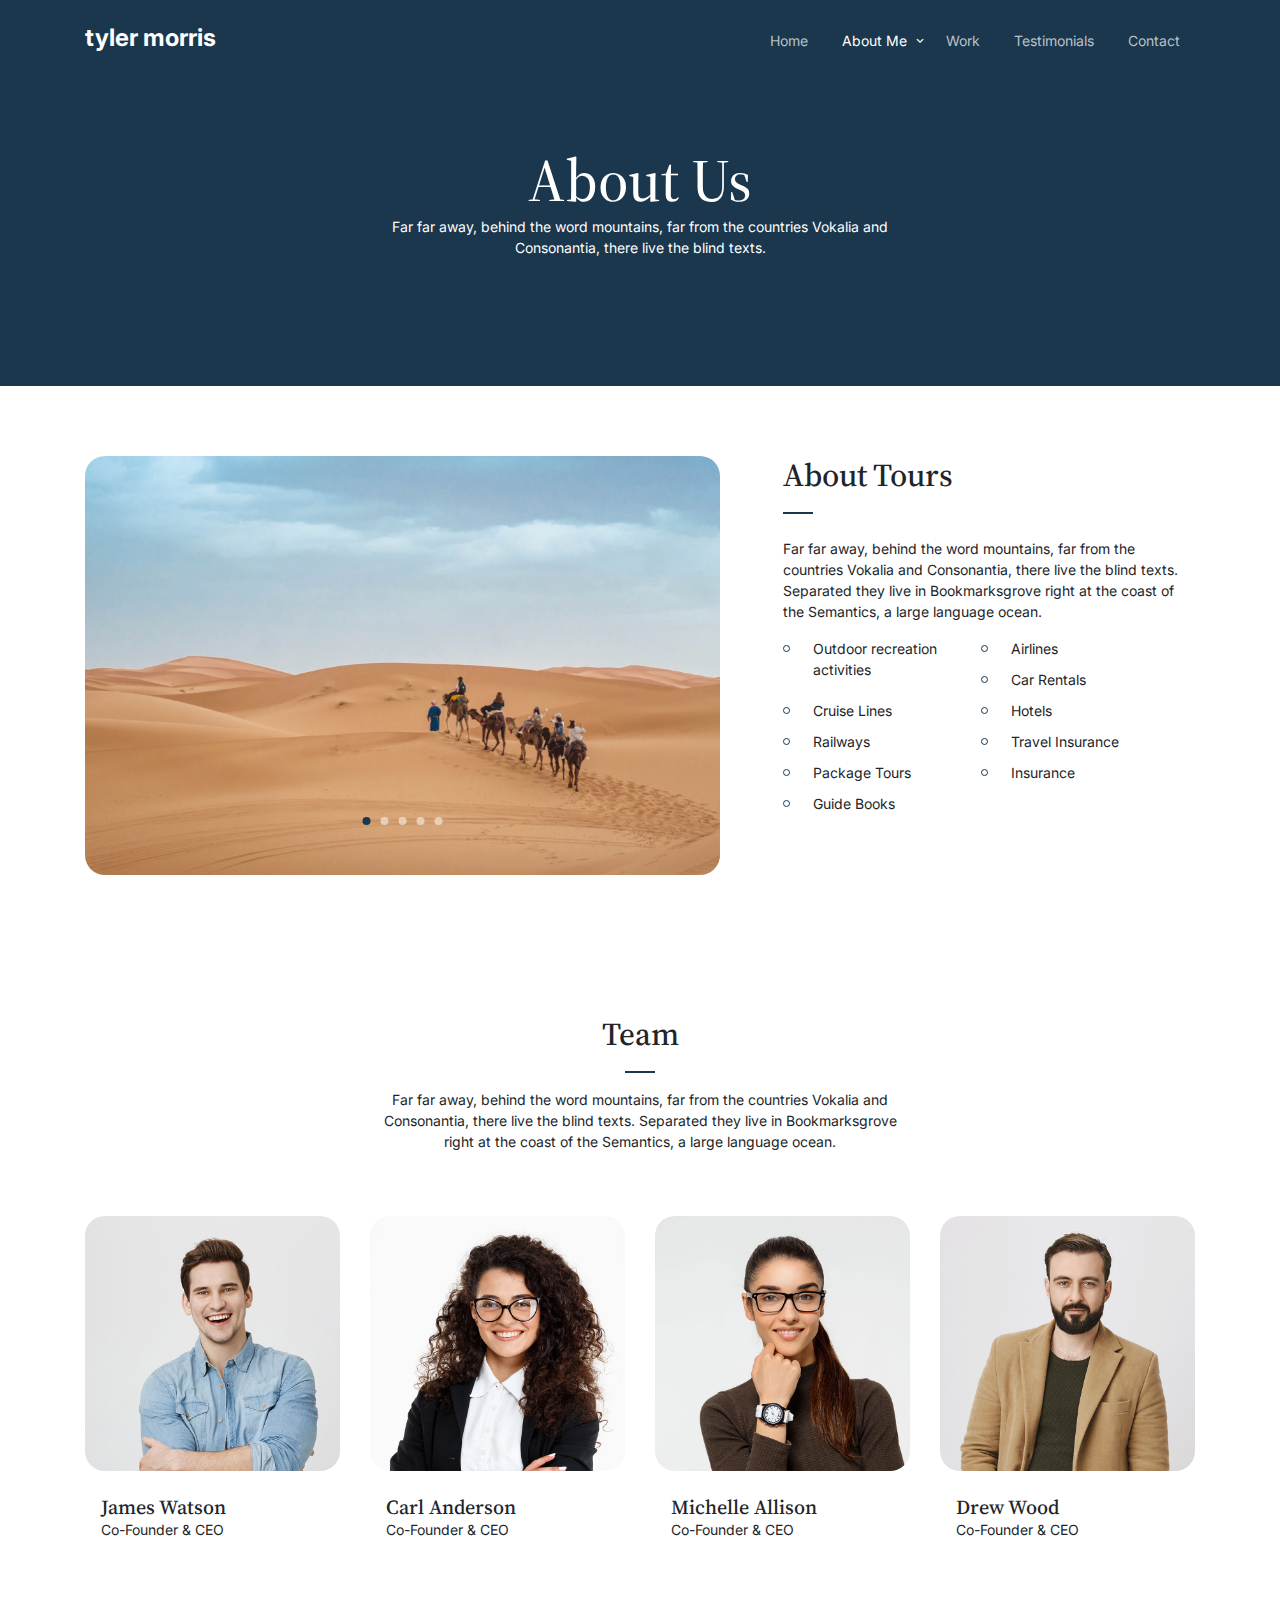
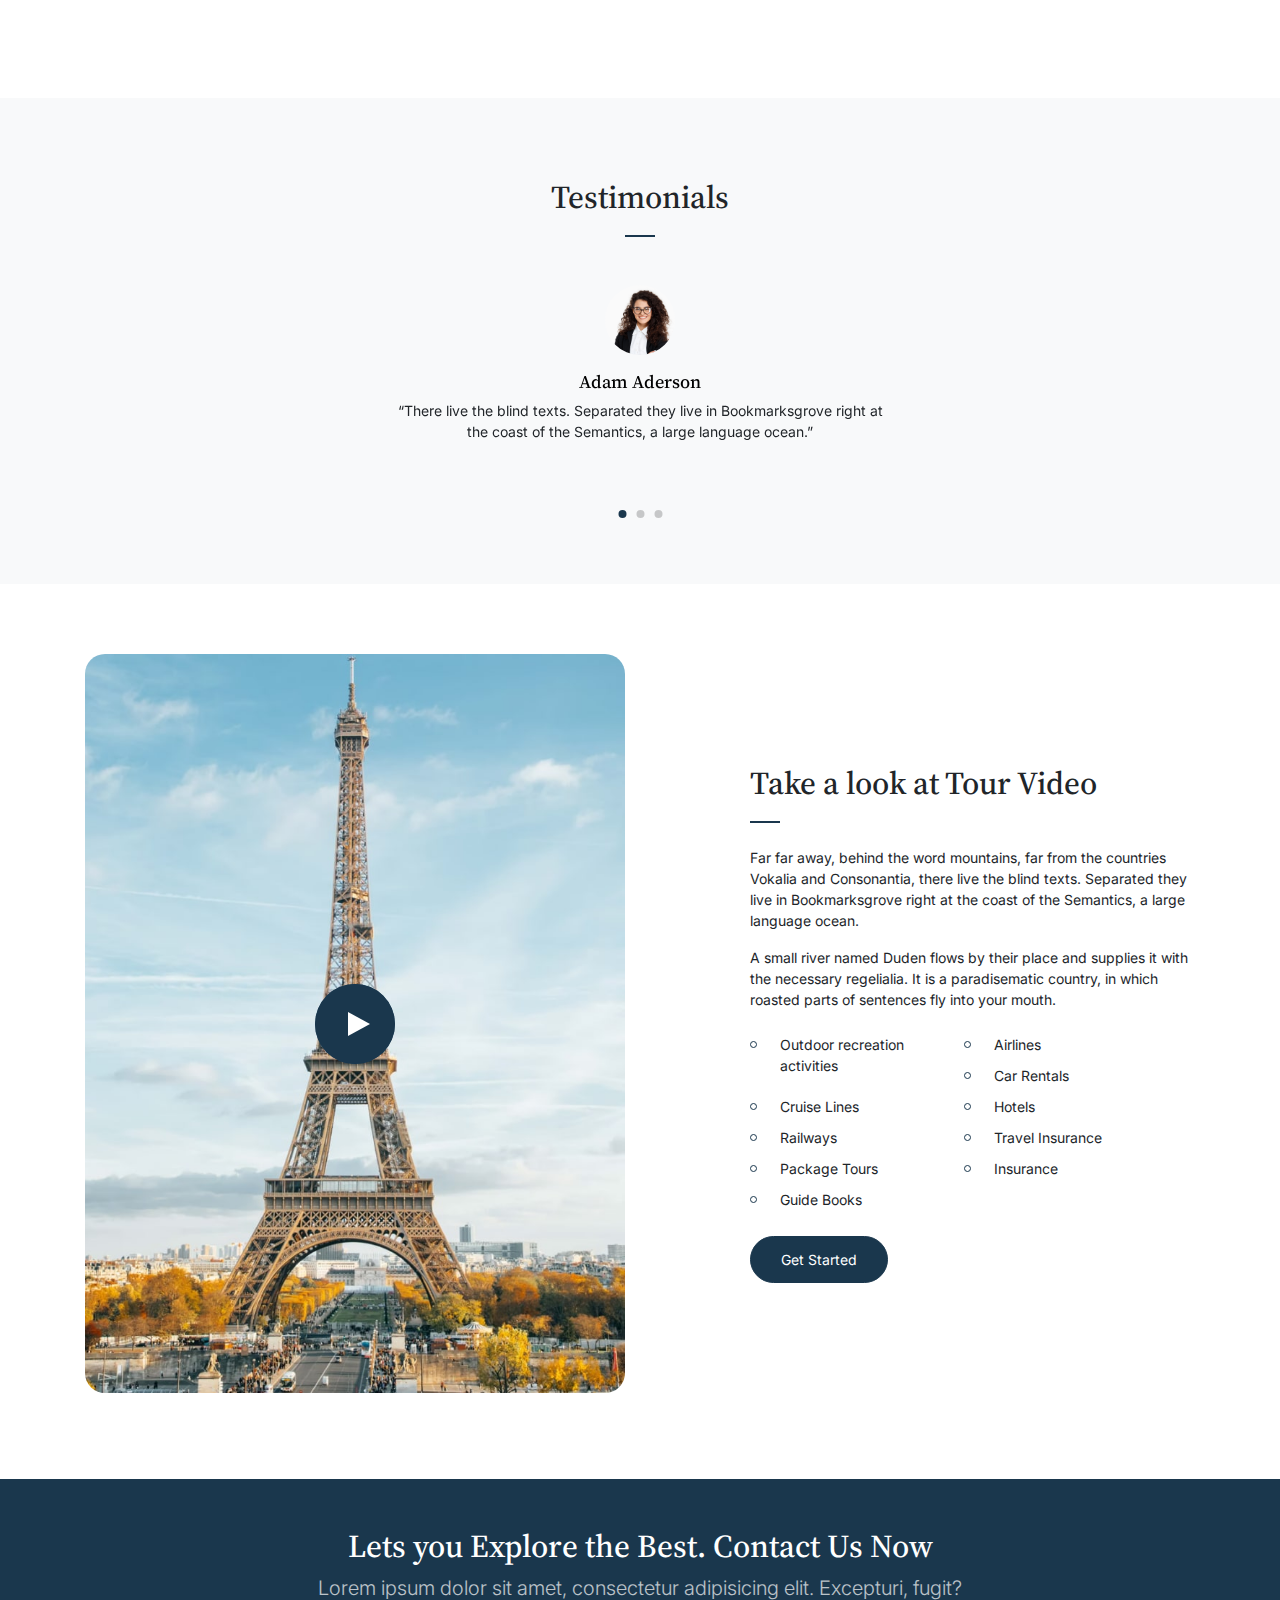
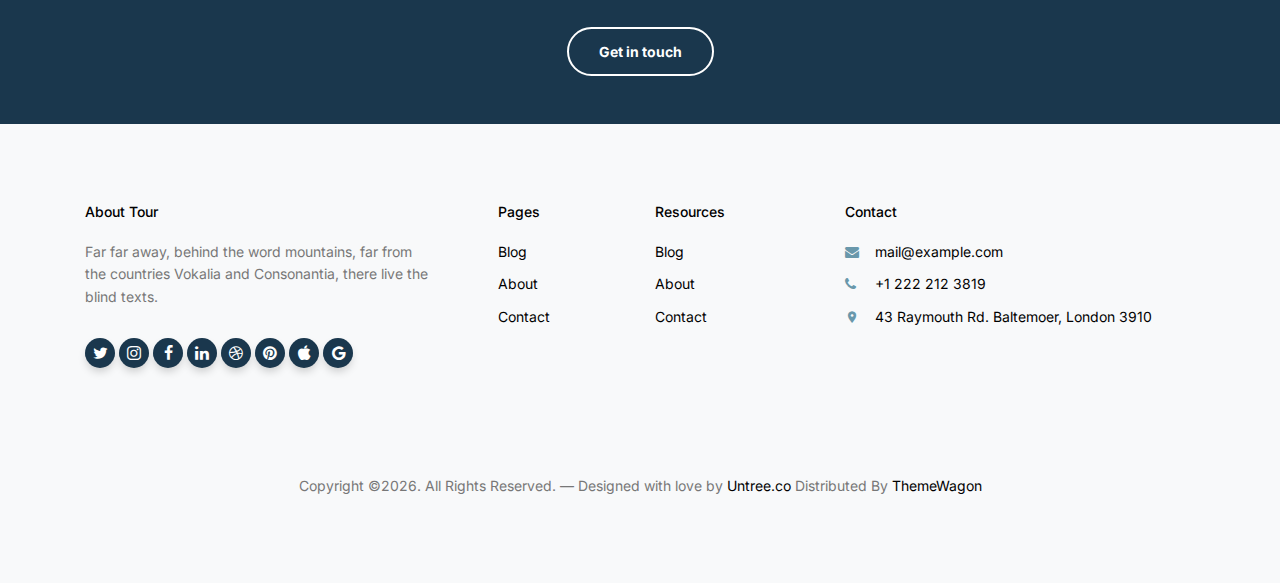
==== about.html @ 415e33ba "fixed navbar" ====
<!-- /*
* Template Name: Tour
* Template Author: Untree.co
* Tempalte URI: https://untree.co/
* License: https://creativecommons.org/licenses/by/3.0/
*/ -->
<!doctype html>
<html lang="en">
<head>
  <meta charset="utf-8">
  <meta name="viewport" content="width=device-width, initial-scale=1, shrink-to-fit=no">
  <meta name="author" content="Untree.co">
  <link rel="shortcut icon" href="favicon.png">

  <meta name="description" content="" />
  <meta name="keywords" content="bootstrap, bootstrap4" />

  <link rel="preconnect" href="https://fonts.googleapis.com">
  <link rel="preconnect" href="https://fonts.gstatic.com" crossorigin>
  <link href="https://fonts.googleapis.com/css2?family=Inter:wght@400;700&family=Source+Serif+Pro:wght@400;700&display=swap" rel="stylesheet">

  <link rel="stylesheet" href="css/bootstrap.min.css">
  <link rel="stylesheet" href="css/owl.carousel.min.css">
  <link rel="stylesheet" href="css/owl.theme.default.min.css">
  <link rel="stylesheet" href="css/jquery.fancybox.min.css">
  <link rel="stylesheet" href="fonts/icomoon/style.css">
  <link rel="stylesheet" href="fonts/flaticon/font/flaticon.css">
  <link rel="stylesheet" href="css/daterangepicker.css">
  <link rel="stylesheet" href="css/aos.css">
  <link rel="stylesheet" href="css/style.css">

  <title>Tour Free Bootstrap Template for Travel Agency by Untree.co</title>
</head>

<body>


  <div class="site-mobile-menu site-navbar-target">
    <div class="site-mobile-menu-header">
      <div class="site-mobile-menu-close">
        <span class="icofont-close js-menu-toggle"></span>
      </div>
    </div>
    <div class="site-mobile-menu-body"></div>
  </div>

  <nav class="site-nav">
    <div class="container">
      <div class="site-navigation">
        <a href="index.html" class="logo m-0">tyler morris <span class="text-primary">.</span></a>

        <ul class="js-clone-nav d-none d-lg-inline-block text-left site-menu float-right">
					<li><a href="index.html">Home</a></li>
					<li class="has-children active">
						<a href="#">About Me</a>
						<ul class="dropdown">
							<li class="active"><a href="about.html">About</a></li>
							<li><a href="education.html">Education</a></li>
							<li><a href="interests.html">Interests</a></li>
						</ul>
					</li>
					<li><a href="work.html">Work</a></li>
          <li><a href="testimonials.html">Testimonials</a></li>
					<li><a href="contact.html">Contact</a></li>
				</ul>

        <a href="#" class="burger ml-auto float-right site-menu-toggle js-menu-toggle d-inline-block d-lg-none light" data-toggle="collapse" data-target="#main-navbar">
          <span></span>
        </a>

      </div>
    </div>
  </nav>


  <div class="hero hero-inner">
    <div class="container">
      <div class="row align-items-center">
        <div class="col-lg-6 mx-auto text-center">
          <div class="intro-wrap">
            <h1 class="mb-0">About Us</h1>
            <p class="text-white">Far far away, behind the word mountains, far from the countries Vokalia and Consonantia, there live the blind texts. </p>
          </div>
        </div>
      </div>
    </div>
  </div>



  <div class="untree_co-section">
    <div class="container">
      <div class="row">
        <div class="col-lg-7">
          <div class="owl-single dots-absolute owl-carousel">
            <img src="images/slider-1.jpg" alt="Free HTML Template by Untree.co" class="img-fluid rounded-20">
            <img src="images/slider-2.jpg" alt="Free HTML Template by Untree.co" class="img-fluid rounded-20">
            <img src="images/slider-3.jpg" alt="Free HTML Template by Untree.co" class="img-fluid rounded-20">
            <img src="images/slider-4.jpg" alt="Free HTML Template by Untree.co" class="img-fluid rounded-20">
            <img src="images/slider-5.jpg" alt="Free HTML Template by Untree.co" class="img-fluid rounded-20">
          </div>
        </div>
        <div class="col-lg-5 pl-lg-5 ml-auto">
          <h2 class="section-title mb-4">About Tours</h2>
          <p>Far far away, behind the word mountains, far from the countries Vokalia and Consonantia, there live the blind texts. Separated they live in Bookmarksgrove right at the coast of the Semantics, a large language ocean.</p>
          <ul class="list-unstyled two-col clearfix">
            <li>Outdoor recreation activities</li>
            <li>Airlines</li>
            <li>Car Rentals</li>
            <li>Cruise Lines</li>
            <li>Hotels</li>
            <li>Railways</li>
            <li>Travel Insurance</li>
            <li>Package Tours</li>
            <li>Insurance</li>
            <li>Guide Books</li>
          </ul>
        </div>
      </div>
    </div>
  </div>

  <div class="untree_co-section">
    <div class="container">
      <div class="row justify-content-center mb-5">
        <div class="col-md-6 text-center">
          <h2 class="section-title mb-3 text-center">Team</h2>
          <p>Far far away, behind the word mountains, far from the countries Vokalia and Consonantia, there live the blind texts. Separated they live in Bookmarksgrove right at the coast of the Semantics, a large language ocean.</p>
        </div>
      </div>

      <div class="row">
        <div class="col-lg-3 mb-4">
          <div class="team">
            <img src="images/person_1.jpg" alt="Image" class="img-fluid mb-4 rounded-20">
            <div class="px-3">
              <h3 class="mb-0">James Watson</h3>
              <p>Co-Founder &amp; CEO</p>
            </div>
          </div>
        </div>
        <div class="col-lg-3 mb-4">
          <div class="team">
            <img src="images/person_2.jpg" alt="Image" class="img-fluid mb-4 rounded-20">
            <div class="px-3">
              <h3 class="mb-0">Carl Anderson</h3>
              <p>Co-Founder &amp; CEO</p>
            </div>
          </div>
        </div>

        <div class="col-lg-3 mb-4">
          <div class="team">
            <img src="images/person_4.jpg" alt="Image" class="img-fluid mb-4 rounded-20">
            <div class="px-3">
              <h3 class="mb-0">Michelle Allison</h3>
              <p>Co-Founder &amp; CEO</p>
            </div>
          </div>
        </div>
        <div class="col-lg-3 mb-4">
          <div class="team">
            <img src="images/person_3.jpg" alt="Image" class="img-fluid mb-4 rounded-20">
            <div class="px-3">
              <h3 class="mb-0">Drew Wood</h3>
              <p>Co-Founder &amp; CEO</p>
            </div>
          </div>
        </div>

      </div>

    </div>
  </div>




  <div class="untree_co-section testimonial-section mt-5">
    <div class="container">
      <div class="row justify-content-center">
        <div class="col-lg-7 text-center">
          <h2 class="section-title text-center mb-5">Testimonials</h2>

          <div class="owl-single owl-carousel no-nav">
            <div class="testimonial mx-auto">
              <figure class="img-wrap">
                <img src="images/person_2.jpg" alt="Image" class="img-fluid">
              </figure>
              <h3 class="name">Adam Aderson</h3>
              <blockquote>
                <p>&ldquo;There live the blind texts. Separated they live in Bookmarksgrove right at the coast of the Semantics, a large language ocean.&rdquo;</p>
              </blockquote>
            </div>

            <div class="testimonial mx-auto">
              <figure class="img-wrap">
                <img src="images/person_3.jpg" alt="Image" class="img-fluid">
              </figure>
              <h3 class="name">Lukas Devlin</h3>
              <blockquote>
                <p>&ldquo;There live the blind texts. Separated they live in Bookmarksgrove right at the coast of the Semantics, a large language ocean.&rdquo;</p>
              </blockquote>
            </div>

            <div class="testimonial mx-auto">
              <figure class="img-wrap">
                <img src="images/person_4.jpg" alt="Image" class="img-fluid">
              </figure>
              <h3 class="name">Kayla Bryant</h3>
              <blockquote>
                <p>&ldquo;There live the blind texts. Separated they live in Bookmarksgrove right at the coast of the Semantics, a large language ocean.&rdquo;</p>
              </blockquote>
            </div>

          </div>

        </div>
      </div>
    </div>
  </div>

  <div class="untree_co-section">
    <div class="container">
      <div class="row justify-content-between align-items-center">

        <div class="col-lg-6">
          <figure class="img-play-video">
            <a id="play-video" class="video-play-button" href="https://www.youtube.com/watch?v=mwtbEGNABWU" data-fancybox>
              <span></span>
            </a>
            <img src="images/hero-slider-2.jpg" alt="Image" class="img-fluid rounded-20">
          </figure>
        </div>

        <div class="col-lg-5">
          <h2 class="section-title text-left mb-4">Take a look at Tour Video</h2>
          <p>Far far away, behind the word mountains, far from the countries Vokalia and Consonantia, there live the blind texts. Separated they live in Bookmarksgrove right at the coast of the Semantics, a large language ocean.</p>

          <p class="mb-4">A small river named Duden flows by their place and supplies it with the necessary regelialia. It is a paradisematic country, in which roasted parts of sentences fly into your mouth.</p>

          <ul class="list-unstyled two-col clearfix">
            <li>Outdoor recreation activities</li>
            <li>Airlines</li>
            <li>Car Rentals</li>
            <li>Cruise Lines</li>
            <li>Hotels</li>
            <li>Railways</li>
            <li>Travel Insurance</li>
            <li>Package Tours</li>
            <li>Insurance</li>
            <li>Guide Books</li>
          </ul>

          <p><a href="#" class="btn btn-primary">Get Started</a></p>


        </div>
      </div>
    </div>
  </div>

  <div class="py-5 cta-section">
    <div class="container">
      <div class="row text-center">
        <div class="col-md-12">
          <h2 class="mb-2 text-white">Lets you Explore the Best. Contact Us Now</h2>
          <p class="mb-4 lead text-white text-white-opacity">Lorem ipsum dolor sit amet, consectetur adipisicing elit. Excepturi, fugit?</p>
          <p class="mb-0"><a href="booking.html" class="btn btn-outline-white text-white btn-md font-weight-bold">Get in touch</a></p>
        </div>
      </div>
    </div>
  </div>

  <div class="site-footer">
    <div class="inner first">
      <div class="container">
        <div class="row">
          <div class="col-md-6 col-lg-4">
            <div class="widget">
              <h3 class="heading">About Tour</h3>
              <p>Far far away, behind the word mountains, far from the countries Vokalia and Consonantia, there live the blind texts.</p>
            </div>
            <div class="widget">
              <ul class="list-unstyled social">
                <li><a href="#"><span class="icon-twitter"></span></a></li>
                <li><a href="#"><span class="icon-instagram"></span></a></li>
                <li><a href="#"><span class="icon-facebook"></span></a></li>
                <li><a href="#"><span class="icon-linkedin"></span></a></li>
                <li><a href="#"><span class="icon-dribbble"></span></a></li>
                <li><a href="#"><span class="icon-pinterest"></span></a></li>
                <li><a href="#"><span class="icon-apple"></span></a></li>
                <li><a href="#"><span class="icon-google"></span></a></li>
              </ul>
            </div>
          </div>
          <div class="col-md-6 col-lg-2 pl-lg-5">
            <div class="widget">
              <h3 class="heading">Pages</h3>
              <ul class="links list-unstyled">
                <li><a href="#">Blog</a></li>
                <li><a href="#">About</a></li>
                <li><a href="#">Contact</a></li>
              </ul>
            </div>
          </div>
          <div class="col-md-6 col-lg-2">
            <div class="widget">
              <h3 class="heading">Resources</h3>
              <ul class="links list-unstyled">
                <li><a href="#">Blog</a></li>
                <li><a href="#">About</a></li>
                <li><a href="#">Contact</a></li>
              </ul>
            </div>
          </div>
          <div class="col-md-6 col-lg-4">
            <div class="widget">
              <h3 class="heading">Contact</h3>
              <ul class="list-unstyled quick-info links">
                <li class="email"><a href="#">mail@example.com</a></li>
                <li class="phone"><a href="#">+1 222 212 3819</a></li>
                <li class="address"><a href="#">43 Raymouth Rd. Baltemoer, London 3910</a></li>
              </ul>
            </div>
          </div>
        </div>
      </div>
    </div>



    <div class="inner dark">
      <div class="container">
        <div class="row text-center">
          <div class="col-md-8 mb-3 mb-md-0 mx-auto">
            <p>Copyright &copy;<script>document.write(new Date().getFullYear());</script>. All Rights Reserved. &mdash; Designed with love by <a href="https://untree.co" class="link-highlight">Untree.co</a> <!-- License information: https://untree.co/license/ --> Distributed By <a href="https://themewagon.com" target="_blank" >ThemeWagon</a>
            </p>
          </div>

        </div>
      </div>
    </div>
  </div>

  <div id="overlayer"></div>
  <div class="loader">
    <div class="spinner-border" role="status">
      <span class="sr-only">Loading...</span>
    </div>
  </div>

  <script src="js/jquery-3.4.1.min.js"></script>
  <script src="js/popper.min.js"></script>
  <script src="js/bootstrap.min.js"></script>
  <script src="js/owl.carousel.min.js"></script>
  <script src="js/jquery.animateNumber.min.js"></script>
  <script src="js/jquery.waypoints.min.js"></script>
  <script src="js/jquery.fancybox.min.js"></script>
  <script src="js/aos.js"></script>
  <script src="js/moment.min.js"></script>
  <script src="js/daterangepicker.js"></script>

  <script src="js/typed.js"></script>

  <script src="js/custom.js"></script>

</body>

</html>
---- fonts/icomoon/style.css ----
@font-face {
  font-family: 'icomoon';
  src:  url('fonts/icomoon.eot?10si43');
  src:  url('fonts/icomoon.eot?10si43#iefix') format('embedded-opentype'),
    url('fonts/icomoon.ttf?10si43') format('truetype'),
    url('fonts/icomoon.woff?10si43') format('woff'),
    url('fonts/icomoon.svg?10si43#icomoon') format('svg');
  font-weight: normal;
  font-style: normal;
}

[class^="icon-"], [class*=" icon-"] {
  /* use !important to prevent issues with browser extensions that change fonts */
  font-family: 'icomoon' !important;
  speak: none;
  font-style: normal;
  font-weight: normal;
  font-variant: normal;
  text-transform: none;
  line-height: 1;

  /* Better Font Rendering =========== */
  -webkit-font-smoothing: antialiased;
  -moz-osx-font-smoothing: grayscale;
}

.icon-asterisk:before {
  content: "\f069";
}
.icon-plus:before {
  content: "\f067";
}
.icon-question:before {
  content: "\f128";
}
.icon-minus:before {
  content: "\f068";
}
.icon-glass:before {
  content: "\f000";
}
.icon-music:before {
  content: "\f001";
}
.icon-search:before {
  content: "\f002";
}
.icon-envelope-o:before {
  content: "\f003";
}
.icon-heart:before {
  content: "\f004";
}
.icon-star:before {
  content: "\f005";
}
.icon-star-o:before {
  content: "\f006";
}
.icon-user:before {
  content: "\f007";
}
.icon-film:before {
  content: "\f008";
}
.icon-th-large:before {
  content: "\f009";
}
.icon-th:before {
  content: "\f00a";
}
.icon-th-list:before {
  content: "\f00b";
}
.icon-check:before {
  content: "\f00c";
}
.icon-close:before {
  content: "\f00d";
}
.icon-remove:before {
  content: "\f00d";
}
.icon-times:before {
  content: "\f00d";
}
.icon-search-plus:before {
  content: "\f00e";
}
.icon-search-minus:before {
  content: "\f010";
}
.icon-power-off:before {
  content: "\f011";
}
.icon-signal:before {
  content: "\f012";
}
.icon-cog:before {
  content: "\f013";
}
.icon-gear:before {
  content: "\f013";
}
.icon-trash-o:before {
  content: "\f014";
}
.icon-home:before {
  content: "\f015";
}
.icon-file-o:before {
  content: "\f016";
}
.icon-clock-o:before {
  content: "\f017";
}
.icon-road:before {
  content: "\f018";
}
.icon-download:before {
  content: "\f019";
}
.icon-arrow-circle-o-down:before {
  content: "\f01a";
}
.icon-arrow-circle-o-up:before {
  content: "\f01b";
}
.icon-inbox:before {
  content: "\f01c";
}
.icon-play-circle-o:before {
  content: "\f01d";
}
.icon-repeat:before {
  content: "\f01e";
}
.icon-rotate-right:before {
  content: "\f01e";
}
.icon-refresh:before {
  content: "\f021";
}
.icon-list-alt:before {
  content: "\f022";
}
.icon-lock:before {
  content: "\f023";
}
.icon-flag:before {
  content: "\f024";
}
.icon-headphones:before {
  content: "\f025";
}
.icon-volume-off:before {
  content: "\f026";
}
.icon-volume-down:before {
  content: "\f027";
}
.icon-volume-up:before {
  content: "\f028";
}
.icon-qrcode:before {
  content: "\f029";
}
.icon-barcode:before {
  content: "\f02a";
}
.icon-tag:before {
  content: "\f02b";
}
.icon-tags:before {
  content: "\f02c";
}
.icon-book:before {
  content: "\f02d";
}
.icon-bookmark:before {
  content: "\f02e";
}
.icon-print:before {
  content: "\f02f";
}
.icon-camera:before {
  content: "\f030";
}
.icon-font:before {
  content: "\f031";
}
.icon-bold:before {
  content: "\f032";
}
.icon-italic:before {
  content: "\f033";
}
.icon-text-height:before {
  content: "\f034";
}
.icon-text-width:before {
  content: "\f035";
}
.icon-align-left:before {
  content: "\f036";
}
.icon-align-center:before {
  content: "\f037";
}
.icon-align-right:before {
  content: "\f038";
}
.icon-align-justify:before {
  content: "\f039";
}
.icon-list:before {
  content: "\f03a";
}
.icon-dedent:before {
  content: "\f03b";
}
.icon-outdent:before {
  content: "\f03b";
}
.icon-indent:before {
  content: "\f03c";
}
.icon-video-camera:before {
  content: "\f03d";
}
.icon-image:before {
  content: "\f03e";
}
.icon-photo:before {
  content: "\f03e";
}
.icon-picture-o:before {
  content: "\f03e";
}
.icon-pencil:before {
  content: "\f040";
}
.icon-map-marker:before {
  content: "\f041";
}
.icon-adjust:before {
  content: "\f042";
}
.icon-tint:before {
  content: "\f043";
}
.icon-edit:before {
  content: "\f044";
}
.icon-pencil-square-o:before {
  content: "\f044";
}
.icon-share-square-o:before {
  content: "\f045";
}
.icon-check-square-o:before {
  content: "\f046";
}
.icon-arrows:before {
  content: "\f047";
}
.icon-step-backward:before {
  content: "\f048";
}
.icon-fast-backward:before {
  content: "\f049";
}
.icon-backward:before {
  content: "\f04a";
}
.icon-play:before {
  content: "\f04b";
}
.icon-pause:before {
  content: "\f04c";
}
.icon-stop:before {
  content: "\f04d";
}
.icon-forward:before {
  content: "\f04e";
}
.icon-fast-forward:before {
  content: "\f050";
}
.icon-step-forward:before {
  content: "\f051";
}
.icon-eject:before {
  content: "\f052";
}
.icon-chevron-left:before {
  content: "\f053";
}
.icon-chevron-right:before {
  content: "\f054";
}
.icon-plus-circle:before {
  content: "\f055";
}
.icon-minus-circle:before {
  content: "\f056";
}
.icon-times-circle:before {
  content: "\f057";
}
.icon-check-circle:before {
  content: "\f058";
}
.icon-question-circle:before {
  content: "\f059";
}
.icon-info-circle:before {
  content: "\f05a";
}
.icon-crosshairs:before {
  content: "\f05b";
}
.icon-times-circle-o:before {
  content: "\f05c";
}
.icon-check-circle-o:before {
  content: "\f05d";
}
.icon-ban:before {
  content: "\f05e";
}
.icon-arrow-left:before {
  content: "\f060";
}
.icon-arrow-right:before {
  content: "\f061";
}
.icon-arrow-up:before {
  content: "\f062";
}
.icon-arrow-down:before {
  content: "\f063";
}
.icon-mail-forward:before {
  content: "\f064";
}
.icon-share:before {
  content: "\f064";
}
.icon-expand:before {
  content: "\f065";
}
.icon-compress:before {
  content: "\f066";
}
.icon-exclamation-circle:before {
  content: "\f06a";
}
.icon-gift:before {
  content: "\f06b";
}
.icon-leaf:before {
  content: "\f06c";
}
.icon-fire:before {
  content: "\f06d";
}
.icon-eye:before {
  content: "\f06e";
}
.icon-eye-slash:before {
  content: "\f070";
}
.icon-exclamation-triangle:before {
  content: "\f071";
}
.icon-warning:before {
  content: "\f071";
}
.icon-plane:before {
  content: "\f072";
}
.icon-calendar:before {
  content: "\f073";
}
.icon-random:before {
  content: "\f074";
}
.icon-comment:before {
  content: "\f075";
}
.icon-magnet:before {
  content: "\f076";
}
.icon-chevron-up:before {
  content: "\f077";
}
.icon-chevron-down:before {
  content: "\f078";
}
.icon-retweet:before {
  content: "\f079";
}
.icon-shopping-cart:before {
  content: "\f07a";
}
.icon-folder:before {
  content: "\f07b";
}
.icon-folder-open:before {
  content: "\f07c";
}
.icon-arrows-v:before {
  content: "\f07d";
}
.icon-arrows-h:before {
  content: "\f07e";
}
.icon-bar-chart:before {
  content: "\f080";
}
.icon-bar-chart-o:before {
  content: "\f080";
}
.icon-twitter-square:before {
  content: "\f081";
}
.icon-facebook-square:before {
  content: "\f082";
}
.icon-camera-retro:before {
  content: "\f083";
}
.icon-key:before {
  content: "\f084";
}
.icon-cogs:before {
  content: "\f085";
}
.icon-gears:before {
  content: "\f085";
}
.icon-comments:before {
  content: "\f086";
}
.icon-thumbs-o-up:before {
  content: "\f087";
}
.icon-thumbs-o-down:before {
  content: "\f088";
}
.icon-star-half:before {
  content: "\f089";
}
.icon-heart-o:before {
  content: "\f08a";
}
.icon-sign-out:before {
  content: "\f08b";
}
.icon-linkedin-square:before {
  content: "\f08c";
}
.icon-thumb-tack:before {
  content: "\f08d";
}
.icon-external-link:before {
  content: "\f08e";
}
.icon-sign-in:before {
  content: "\f090";
}
.icon-trophy:before {
  content: "\f091";
}
.icon-github-square:before {
  content: "\f092";
}
.icon-upload:before {
  content: "\f093";
}
.icon-lemon-o:before {
  content: "\f094";
}
.icon-phone:before {
  content: "\f095";
}
.icon-square-o:before {
  content: "\f096";
}
.icon-bookmark-o:before {
  content: "\f097";
}
.icon-phone-square:before {
  content: "\f098";
}
.icon-twitter:before {
  content: "\f099";
}
.icon-facebook:before {
  content: "\f09a";
}
.icon-facebook-f:before {
  content: "\f09a";
}
.icon-github:before {
  content: "\f09b";
}
.icon-unlock:before {
  content: "\f09c";
}
.icon-credit-card:before {
  content: "\f09d";
}
.icon-feed:before {
  content: "\f09e";
}
.icon-rss:before {
  content: "\f09e";
}
.icon-hdd-o:before {
  content: "\f0a0";
}
.icon-bullhorn:before {
  content: "\f0a1";
}
.icon-bell-o:before {
  content: "\f0a2";
}
.icon-certificate:before {
  content: "\f0a3";
}
.icon-hand-o-right:before {
  content: "\f0a4";
}
.icon-hand-o-left:before {
  content: "\f0a5";
}
.icon-hand-o-up:before {
  content: "\f0a6";
}
.icon-hand-o-down:before {
  content: "\f0a7";
}
.icon-arrow-circle-left:before {
  content: "\f0a8";
}
.icon-arrow-circle-right:before {
  content: "\f0a9";
}
.icon-arrow-circle-up:before {
  content: "\f0aa";
}
.icon-arrow-circle-down:before {
  content: "\f0ab";
}
.icon-globe:before {
  content: "\f0ac";
}
.icon-wrench:before {
  content: "\f0ad";
}
.icon-tasks:before {
  content: "\f0ae";
}
.icon-filter:before {
  content: "\f0b0";
}
.icon-briefcase:before {
  content: "\f0b1";
}
.icon-arrows-alt:before {
  content: "\f0b2";
}
.icon-group:before {
  content: "\f0c0";
}
.icon-users:before {
  content: "\f0c0";
}
.icon-chain:before {
  content: "\f0c1";
}
.icon-link:before {
  content: "\f0c1";
}
.icon-cloud:before {
  content: "\f0c2";
}
.icon-flask:before {
  content: "\f0c3";
}
.icon-cut:before {
  content: "\f0c4";
}
.icon-scissors:before {
  content: "\f0c4";
}
.icon-copy:before {
  content: "\f0c5";
}
.icon-files-o:before {
  content: "\f0c5";
}
.icon-paperclip:before {
  content: "\f0c6";
}
.icon-floppy-o:before {
  content: "\f0c7";
}
.icon-save:before {
  content: "\f0c7";
}
.icon-square:before {
  content: "\f0c8";
}
.icon-bars:before {
  content: "\f0c9";
}
.icon-navicon:before {
  content: "\f0c9";
}
.icon-reorder:before {
  content: "\f0c9";
}
.icon-list-ul:before {
  content: "\f0ca";
}
.icon-list-ol:before {
  content: "\f0cb";
}
.icon-strikethrough:before {
  content: "\f0cc";
}
.icon-underline:before {
  content: "\f0cd";
}
.icon-table:before {
  content: "\f0ce";
}
.icon-magic:before {
  content: "\f0d0";
}
.icon-truck:before {
  content: "\f0d1";
}
.icon-pinterest:before {
  content: "\f0d2";
}
.icon-pinterest-square:before {
  content: "\f0d3";
}
.icon-google-plus-square:before {
  content: "\f0d4";
}
.icon-google-plus:before {
  content: "\f0d5";
}
.icon-money:before {
  content: "\f0d6";
}
.icon-caret-down:before {
  content: "\f0d7";
}
.icon-caret-up:before {
  content: "\f0d8";
}
.icon-caret-left:before {
  content: "\f0d9";
}
.icon-caret-right:before {
  content: "\f0da";
}
.icon-columns:before {
  content: "\f0db";
}
.icon-sort:before {
  content: "\f0dc";
}
.icon-unsorted:before {
  content: "\f0dc";
}
.icon-sort-desc:before {
  content: "\f0dd";
}
.icon-sort-down:before {
  content: "\f0dd";
}
.icon-sort-asc:before {
  content: "\f0de";
}
.icon-sort-up:before {
  content: "\f0de";
}
.icon-envelope:before {
  content: "\f0e0";
}
.icon-linkedin:before {
  content: "\f0e1";
}
.icon-rotate-left:before {
  content: "\f0e2";
}
.icon-undo:before {
  content: "\f0e2";
}
.icon-gavel:before {
  content: "\f0e3";
}
.icon-legal:before {
  content: "\f0e3";
}
.icon-dashboard:before {
  content: "\f0e4";
}
.icon-tachometer:before {
  content: "\f0e4";
}
.icon-comment-o:before {
  content: "\f0e5";
}
.icon-comments-o:before {
  content: "\f0e6";
}
.icon-bolt:before {
  content: "\f0e7";
}
.icon-flash:before {
  content: "\f0e7";
}
.icon-sitemap:before {
  content: "\f0e8";
}
.icon-umbrella:before {
  content: "\f0e9";
}
.icon-clipboard:before {
  content: "\f0ea";
}
.icon-paste:before {
  content: "\f0ea";
}
.icon-lightbulb-o:before {
  content: "\f0eb";
}
.icon-exchange:before {
  content: "\f0ec";
}
.icon-cloud-download:before {
  content: "\f0ed";
}
.icon-cloud-upload:before {
  content: "\f0ee";
}
.icon-user-md:before {
  content: "\f0f0";
}
.icon-stethoscope:before {
  content: "\f0f1";
}
.icon-suitcase:before {
  content: "\f0f2";
}
.icon-bell:before {
  content: "\f0f3";
}
.icon-coffee:before {
  content: "\f0f4";
}
.icon-cutlery:before {
  content: "\f0f5";
}
.icon-file-text-o:before {
  content: "\f0f6";
}
.icon-building-o:before {
  content: "\f0f7";
}
.icon-hospital-o:before {
  content: "\f0f8";
}
.icon-ambulance:before {
  content: "\f0f9";
}
.icon-medkit:before {
  content: "\f0fa";
}
.icon-fighter-jet:before {
  content: "\f0fb";
}
.icon-beer:before {
  content: "\f0fc";
}
.icon-h-square:before {
  content: "\f0fd";
}
.icon-plus-square:before {
  content: "\f0fe";
}
.icon-angle-double-left:before {
  content: "\f100";
}
.icon-angle-double-right:before {
  content: "\f101";
}
.icon-angle-double-up:before {
  content: "\f102";
}
.icon-angle-double-down:before {
  content: "\f103";
}
.icon-angle-left:before {
  content: "\f104";
}
.icon-angle-right:before {
  content: "\f105";
}
.icon-angle-up:before {
  content: "\f106";
}
.icon-angle-down:before {
  content: "\f107";
}
.icon-desktop:before {
  content: "\f108";
}
.icon-laptop:before {
  content: "\f109";
}
.icon-tablet:before {
  content: "\f10a";
}
.icon-mobile:before {
  content: "\f10b";
}
.icon-mobile-phone:before {
  content: "\f10b";
}
.icon-circle-o:before {
  content: "\f10c";
}
.icon-quote-left:before {
  content: "\f10d";
}
.icon-quote-right:before {
  content: "\f10e";
}
.icon-spinner:before {
  content: "\f110";
}
.icon-circle:before {
  content: "\f111";
}
.icon-mail-reply:before {
  content: "\f112";
}
.icon-reply:before {
  content: "\f112";
}
.icon-github-alt:before {
  content: "\f113";
}
.icon-folder-o:before {
  content: "\f114";
}
.icon-folder-open-o:before {
  content: "\f115";
}
.icon-smile-o:before {
  content: "\f118";
}
.icon-frown-o:before {
  content: "\f119";
}
.icon-meh-o:before {
  content: "\f11a";
}
.icon-gamepad:before {
  content: "\f11b";
}
.icon-keyboard-o:before {
  content: "\f11c";
}
.icon-flag-o:before {
  content: "\f11d";
}
.icon-flag-checkered:before {
  content: "\f11e";
}
.icon-terminal:before {
  content: "\f120";
}
.icon-code:before {
  content: "\f121";
}
.icon-mail-reply-all:before {
  content: "\f122";
}
.icon-reply-all:before {
  content: "\f122";
}
.icon-star-half-empty:before {
  content: "\f123";
}
.icon-star-half-full:before {
  content: "\f123";
}
.icon-star-half-o:before {
  content: "\f123";
}
.icon-location-arrow:before {
  content: "\f124";
}
.icon-crop:before {
  content: "\f125";
}
.icon-code-fork:before {
  content: "\f126";
}
.icon-chain-broken:before {
  content: "\f127";
}
.icon-unlink:before {
  content: "\f127";
}
.icon-info:before {
  content: "\f129";
}
.icon-exclamation:before {
  content: "\f12a";
}
.icon-superscript:before {
  content: "\f12b";
}
.icon-subscript:before {
  content: "\f12c";
}
.icon-eraser:before {
  content: "\f12d";
}
.icon-puzzle-piece:before {
  content: "\f12e";
}
.icon-microphone:before {
  content: "\f130";
}
.icon-microphone-slash:before {
  content: "\f131";
}
.icon-shield:before {
  content: "\f132";
}
.icon-calendar-o:before {
  content: "\f133";
}
.icon-fire-extinguisher:before {
  content: "\f134";
}
.icon-rocket:before {
  content: "\f135";
}
.icon-maxcdn:before {
  content: "\f136";
}
.icon-chevron-circle-left:before {
  content: "\f137";
}
.icon-chevron-circle-right:before {
  content: "\f138";
}
.icon-chevron-circle-up:before {
  content: "\f139";
}
.icon-chevron-circle-down:before {
  content: "\f13a";
}
.icon-html5:before {
  content: "\f13b";
}
.icon-css3:before {
  content: "\f13c";
}
.icon-anchor:before {
  content: "\f13d";
}
.icon-unlock-alt:before {
  content: "\f13e";
}
.icon-bullseye:before {
  content: "\f140";
}
.icon-ellipsis-h:before {
  content: "\f141";
}
.icon-ellipsis-v:before {
  content: "\f142";
}
.icon-rss-square:before {
  content: "\f143";
}
.icon-play-circle:before {
  content: "\f144";
}
.icon-ticket:before {
  content: "\f145";
}
.icon-minus-square:before {
  content: "\f146";
}
.icon-minus-square-o:before {
  content: "\f147";
}
.icon-level-up:before {
  content: "\f148";
}
.icon-level-down:before {
  content: "\f149";
}
.icon-check-square:before {
  content: "\f14a";
}
.icon-pencil-square:before {
  content: "\f14b";
}
.icon-external-link-square:before {
  content: "\f14c";
}
.icon-share-square:before {
  content: "\f14d";
}
.icon-compass:before {
  content: "\f14e";
}
.icon-caret-square-o-down:before {
  content: "\f150";
}
.icon-toggle-down:before {
  content: "\f150";
}
.icon-caret-square-o-up:before {
  content: "\f151";
}
.icon-toggle-up:before {
  content: "\f151";
}
.icon-caret-square-o-right:before {
  content: "\f152";
}
.icon-toggle-right:before {
  content: "\f152";
}
.icon-eur:before {
  content: "\f153";
}
.icon-euro:before {
  content: "\f153";
}
.icon-gbp:before {
  content: "\f154";
}
.icon-dollar:before {
  content: "\f155";
}
.icon-usd:before {
  content: "\f155";
}
.icon-inr:before {
  content: "\f156";
}
.icon-rupee:before {
  content: "\f156";
}
.icon-cny:before {
  content: "\f157";
}
.icon-jpy:before {
  content: "\f157";
}
.icon-rmb:before {
  content: "\f157";
}
.icon-yen:before {
  content: "\f157";
}
.icon-rouble:before {
  content: "\f158";
}
.icon-rub:before {
  content: "\f158";
}
.icon-ruble:before {
  content: "\f158";
}
.icon-krw:before {
  content: "\f159";
}
.icon-won:before {
  content: "\f159";
}
.icon-bitcoin:before {
  content: "\f15a";
}
.icon-btc:before {
  content: "\f15a";
}
.icon-file:before {
  content: "\f15b";
}
.icon-file-text:before {
  content: "\f15c";
}
.icon-sort-alpha-asc:before {
  content: "\f15d";
}
.icon-sort-alpha-desc:before {
  content: "\f15e";
}
.icon-sort-amount-asc:before {
  content: "\f160";
}
.icon-sort-amount-desc:before {
  content: "\f161";
}
.icon-sort-numeric-asc:before {
  content: "\f162";
}
.icon-sort-numeric-desc:before {
  content: "\f163";
}
.icon-thumbs-up:before {
  content: "\f164";
}
.icon-thumbs-down:before {
  content: "\f165";
}
.icon-youtube-square:before {
  content: "\f166";
}
.icon-youtube:before {
  content: "\f167";
}
.icon-xing:before {
  content: "\f168";
}
.icon-xing-square:before {
  content: "\f169";
}
.icon-youtube-play:before {
  content: "\f16a";
}
.icon-dropbox:before {
  content: "\f16b";
}
.icon-stack-overflow:before {
  content: "\f16c";
}
.icon-instagram:before {
  content: "\f16d";
}
.icon-flickr:before {
  content: "\f16e";
}
.icon-adn:before {
  content: "\f170";
}
.icon-bitbucket:before {
  content: "\f171";
}
.icon-bitbucket-square:before {
  content: "\f172";
}
.icon-tumblr:before {
  content: "\f173";
}
.icon-tumblr-square:before {
  content: "\f174";
}
.icon-long-arrow-down:before {
  content: "\f175";
}
.icon-long-arrow-up:before {
  content: "\f176";
}
.icon-long-arrow-left:before {
  content: "\f177";
}
.icon-long-arrow-right:before {
  content: "\f178";
}
.icon-apple:before {
  content: "\f179";
}
.icon-windows:before {
  content: "\f17a";
}
.icon-android:before {
  content: "\f17b";
}
.icon-linux:before {
  content: "\f17c";
}
.icon-dribbble:before {
  content: "\f17d";
}
.icon-skype:before {
  content: "\f17e";
}
.icon-foursquare:before {
  content: "\f180";
}
.icon-trello:before {
  content: "\f181";
}
.icon-female:before {
  content: "\f182";
}
.icon-male:before {
  content: "\f183";
}
.icon-gittip:before {
  content: "\f184";
}
.icon-gratipay:before {
  content: "\f184";
}
.icon-sun-o:before {
  content: "\f185";
}
.icon-moon-o:before {
  content: "\f186";
}
.icon-archive:before {
  content: "\f187";
}
.icon-bug:before {
  content: "\f188";
}
.icon-vk:before {
  content: "\f189";
}
.icon-weibo:before {
  content: "\f18a";
}
.icon-renren:before {
  content: "\f18b";
}
.icon-pagelines:before {
  content: "\f18c";
}
.icon-stack-exchange:before {
  content: "\f18d";
}
.icon-arrow-circle-o-right:before {
  content: "\f18e";
}
.icon-arrow-circle-o-left:before {
  content: "\f190";
}
.icon-caret-square-o-left:before {
  content: "\f191";
}
.icon-toggle-left:before {
  content: "\f191";
}
.icon-dot-circle-o:before {
  content: "\f192";
}
.icon-wheelchair:before {
  content: "\f193";
}
.icon-vimeo-square:before {
  content: "\f194";
}
.icon-try:before {
  content: "\f195";
}
.icon-turkish-lira:before {
  content: "\f195";
}
.icon-plus-square-o:before {
  content: "\f196";
}
.icon-space-shuttle:before {
  content: "\f197";
}
.icon-slack:before {
  content: "\f198";
}
.icon-envelope-square:before {
  content: "\f199";
}
.icon-wordpress:before {
  content: "\f19a";
}
.icon-openid:before {
  content: "\f19b";
}
.icon-bank:before {
  content: "\f19c";
}
.icon-institution:before {
  content: "\f19c";
}
.icon-university:before {
  content: "\f19c";
}
.icon-graduation-cap:before {
  content: "\f19d";
}
.icon-mortar-board:before {
  content: "\f19d";
}
.icon-yahoo:before {
  content: "\f19e";
}
.icon-google:before {
  content: "\f1a0";
}
.icon-reddit:before {
  content: "\f1a1";
}
.icon-reddit-square:before {
  content: "\f1a2";
}
.icon-stumbleupon-circle:before {
  content: "\f1a3";
}
.icon-stumbleupon:before {
  content: "\f1a4";
}
.icon-delicious:before {
  content: "\f1a5";
}
.icon-digg:before {
  content: "\f1a6";
}
.icon-pied-piper-pp:before {
  content: "\f1a7";
}
.icon-pied-piper-alt:before {
  content: "\f1a8";
}
.icon-drupal:before {
  content: "\f1a9";
}
.icon-joomla:before {
  content: "\f1aa";
}
.icon-language:before {
  content: "\f1ab";
}
.icon-fax:before {
  content: "\f1ac";
}
.icon-building:before {
  content: "\f1ad";
}
.icon-child:before {
  content: "\f1ae";
}
.icon-paw:before {
  content: "\f1b0";
}
.icon-spoon:before {
  content: "\f1b1";
}
.icon-cube:before {
  content: "\f1b2";
}
.icon-cubes:before {
  content: "\f1b3";
}
.icon-behance:before {
  content: "\f1b4";
}
.icon-behance-square:before {
  content: "\f1b5";
}
.icon-steam:before {
  content: "\f1b6";
}
.icon-steam-square:before {
  content: "\f1b7";
}
.icon-recycle:before {
  content: "\f1b8";
}
.icon-automobile:before {
  content: "\f1b9";
}
.icon-car:before {
  content: "\f1b9";
}
.icon-cab:before {
  content: "\f1ba";
}
.icon-taxi:before {
  content: "\f1ba";
}
.icon-tree:before {
  content: "\f1bb";
}
.icon-spotify:before {
  content: "\f1bc";
}
.icon-deviantart:before {
  content: "\f1bd";
}
.icon-soundcloud:before {
  content: "\f1be";
}
.icon-database:before {
  content: "\f1c0";
}
.icon-file-pdf-o:before {
  content: "\f1c1";
}
.icon-file-word-o:before {
  content: "\f1c2";
}
.icon-file-excel-o:before {
  content: "\f1c3";
}
.icon-file-powerpoint-o:before {
  content: "\f1c4";
}
.icon-file-image-o:before {
  content: "\f1c5";
}
.icon-file-photo-o:before {
  content: "\f1c5";
}
.icon-file-picture-o:before {
  content: "\f1c5";
}
.icon-file-archive-o:before {
  content: "\f1c6";
}
.icon-file-zip-o:before {
  content: "\f1c6";
}
.icon-file-audio-o:before {
  content: "\f1c7";
}
.icon-file-sound-o:before {
  content: "\f1c7";
}
.icon-file-movie-o:before {
  content: "\f1c8";
}
.icon-file-video-o:before {
  content: "\f1c8";
}
.icon-file-code-o:before {
  content: "\f1c9";
}
.icon-vine:before {
  content: "\f1ca";
}
.icon-codepen:before {
  content: "\f1cb";
}
.icon-jsfiddle:before {
  content: "\f1cc";
}
.icon-life-bouy:before {
  content: "\f1cd";
}
.icon-life-buoy:before {
  content: "\f1cd";
}
.icon-life-ring:before {
  content: "\f1cd";
}
.icon-life-saver:before {
  content: "\f1cd";
}
.icon-support:before {
  content: "\f1cd";
}
.icon-circle-o-notch:before {
  content: "\f1ce";
}
.icon-ra:before {
  content: "\f1d0";
}
.icon-rebel:before {
  content: "\f1d0";
}
.icon-resistance:before {
  content: "\f1d0";
}
.icon-empire:before {
  content: "\f1d1";
}
.icon-ge:before {
  content: "\f1d1";
}
.icon-git-square:before {
  content: "\f1d2";
}
.icon-git:before {
  content: "\f1d3";
}
.icon-hacker-news:before {
  content: "\f1d4";
}
.icon-y-combinator-square:before {
  content: "\f1d4";
}
.icon-yc-square:before {
  content: "\f1d4";
}
.icon-tencent-weibo:before {
  content: "\f1d5";
}
.icon-qq:before {
  content: "\f1d6";
}
.icon-wechat:before {
  content: "\f1d7";
}
.icon-weixin:before {
  content: "\f1d7";
}
.icon-paper-plane:before {
  content: "\f1d8";
}
.icon-send:before {
  content: "\f1d8";
}
.icon-paper-plane-o:before {
  content: "\f1d9";
}
.icon-send-o:before {
  content: "\f1d9";
}
.icon-history:before {
  content: "\f1da";
}
.icon-circle-thin:before {
  content: "\f1db";
}
.icon-header:before {
  content: "\f1dc";
}
.icon-paragraph:before {
  content: "\f1dd";
}
.icon-sliders:before {
  content: "\f1de";
}
.icon-share-alt:before {
  content: "\f1e0";
}
.icon-share-alt-square:before {
  content: "\f1e1";
}
.icon-bomb:before {
  content: "\f1e2";
}
.icon-futbol-o:before {
  content: "\f1e3";
}
.icon-soccer-ball-o:before {
  content: "\f1e3";
}
.icon-tty:before {
  content: "\f1e4";
}
.icon-binoculars:before {
  content: "\f1e5";
}
.icon-plug:before {
  content: "\f1e6";
}
.icon-slideshare:before {
  content: "\f1e7";
}
.icon-twitch:before {
  content: "\f1e8";
}
.icon-yelp:before {
  content: "\f1e9";
}
.icon-newspaper-o:before {
  content: "\f1ea";
}
.icon-wifi:before {
  content: "\f1eb";
}
.icon-calculator:before {
  content: "\f1ec";
}
.icon-paypal:before {
  content: "\f1ed";
}
.icon-google-wallet:before {
  content: "\f1ee";
}
.icon-cc-visa:before {
  content: "\f1f0";
}
.icon-cc-mastercard:before {
  content: "\f1f1";
}
.icon-cc-discover:before {
  content: "\f1f2";
}
.icon-cc-amex:before {
  content: "\f1f3";
}
.icon-cc-paypal:before {
  content: "\f1f4";
}
.icon-cc-stripe:before {
  content: "\f1f5";
}
.icon-bell-slash:before {
  content: "\f1f6";
}
.icon-bell-slash-o:before {
  content: "\f1f7";
}
.icon-trash:before {
  content: "\f1f8";
}
.icon-copyright:before {
  content: "\f1f9";
}
.icon-at:before {
  content: "\f1fa";
}
.icon-eyedropper:before {
  content: "\f1fb";
}
.icon-paint-brush:before {
  content: "\f1fc";
}
.icon-birthday-cake:before {
  content: "\f1fd";
}
.icon-area-chart:before {
  content: "\f1fe";
}
.icon-pie-chart:before {
  content: "\f200";
}
.icon-line-chart:before {
  content: "\f201";
}
.icon-lastfm:before {
  content: "\f202";
}
.icon-lastfm-square:before {
  content: "\f203";
}
.icon-toggle-off:before {
  content: "\f204";
}
.icon-toggle-on:before {
  content: "\f205";
}
.icon-bicycle:before {
  content: "\f206";
}
.icon-bus:before {
  content: "\f207";
}
.icon-ioxhost:before {
  content: "\f208";
}
.icon-angellist:before {
  content: "\f209";
}
.icon-cc:before {
  content: "\f20a";
}
.icon-ils:before {
  content: "\f20b";
}
.icon-shekel:before {
  content: "\f20b";
}
.icon-sheqel:before {
  content: "\f20b";
}
.icon-meanpath:before {
  content: "\f20c";
}
.icon-buysellads:before {
  content: "\f20d";
}
.icon-connectdevelop:before {
  content: "\f20e";
}
.icon-dashcube:before {
  content: "\f210";
}
.icon-forumbee:before {
  content: "\f211";
}
.icon-leanpub:before {
  content: "\f212";
}
.icon-sellsy:before {
  content: "\f213";
}
.icon-shirtsinbulk:before {
  content: "\f214";
}
.icon-simplybuilt:before {
  content: "\f215";
}
.icon-skyatlas:before {
  content: "\f216";
}
.icon-cart-plus:before {
  content: "\f217";
}
.icon-cart-arrow-down:before {
  content: "\f218";
}
.icon-diamond:before {
  content: "\f219";
}
.icon-ship:before {
  content: "\f21a";
}
.icon-user-secret:before {
  content: "\f21b";
}
.icon-motorcycle:before {
  content: "\f21c";
}
.icon-street-view:before {
  content: "\f21d";
}
.icon-heartbeat:before {
  content: "\f21e";
}
.icon-venus:before {
  content: "\f221";
}
.icon-mars:before {
  content: "\f222";
}
.icon-mercury:before {
  content: "\f223";
}
.icon-intersex:before {
  content: "\f224";
}
.icon-transgender:before {
  content: "\f224";
}
.icon-transgender-alt:before {
  content: "\f225";
}
.icon-venus-double:before {
  content: "\f226";
}
.icon-mars-double:before {
  content: "\f227";
}
.icon-venus-mars:before {
  content: "\f228";
}
.icon-mars-stroke:before {
  content: "\f229";
}
.icon-mars-stroke-v:before {
  content: "\f22a";
}
.icon-mars-stroke-h:before {
  content: "\f22b";
}
.icon-neuter:before {
  content: "\f22c";
}
.icon-genderless:before {
  content: "\f22d";
}
.icon-facebook-official:before {
  content: "\f230";
}
.icon-pinterest-p:before {
  content: "\f231";
}
.icon-whatsapp:before {
  content: "\f232";
}
.icon-server:before {
  content: "\f233";
}
.icon-user-plus:before {
  content: "\f234";
}
.icon-user-times:before {
  content: "\f235";
}
.icon-bed:before {
  content: "\f236";
}
.icon-hotel:before {
  content: "\f236";
}
.icon-viacoin:before {
  content: "\f237";
}
.icon-train:before {
  content: "\f238";
}
.icon-subway:before {
  content: "\f239";
}
.icon-medium:before {
  content: "\f23a";
}
.icon-y-combinator:before {
  content: "\f23b";
}
.icon-yc:before {
  content: "\f23b";
}
.icon-optin-monster:before {
  content: "\f23c";
}
.icon-opencart:before {
  content: "\f23d";
}
.icon-expeditedssl:before {
  content: "\f23e";
}
.icon-battery:before {
  content: "\f240";
}
.icon-battery-4:before {
  content: "\f240";
}
.icon-battery-full:before {
  content: "\f240";
}
.icon-battery-3:before {
  content: "\f241";
}
.icon-battery-three-quarters:before {
  content: "\f241";
}
.icon-battery-2:before {
  content: "\f242";
}
.icon-battery-half:before {
  content: "\f242";
}
.icon-battery-1:before {
  content: "\f243";
}
.icon-battery-quarter:before {
  content: "\f243";
}
.icon-battery-0:before {
  content: "\f244";
}
.icon-battery-empty:before {
  content: "\f244";
}
.icon-mouse-pointer:before {
  content: "\f245";
}
.icon-i-cursor:before {
  content: "\f246";
}
.icon-object-group:before {
  content: "\f247";
}
.icon-object-ungroup:before {
  content: "\f248";
}
.icon-sticky-note:before {
  content: "\f249";
}
.icon-sticky-note-o:before {
  content: "\f24a";
}
.icon-cc-jcb:before {
  content: "\f24b";
}
.icon-cc-diners-club:before {
  content: "\f24c";
}
.icon-clone:before {
  content: "\f24d";
}
.icon-balance-scale:before {
  content: "\f24e";
}
.icon-hourglass-o:before {
  content: "\f250";
}
.icon-hourglass-1:before {
  content: "\f251";
}
.icon-hourglass-start:before {
  content: "\f251";
}
.icon-hourglass-2:before {
  content: "\f252";
}
.icon-hourglass-half:before {
  content: "\f252";
}
.icon-hourglass-3:before {
  content: "\f253";
}
.icon-hourglass-end:before {
  content: "\f253";
}
.icon-hourglass:before {
  content: "\f254";
}
.icon-hand-grab-o:before {
  content: "\f255";
}
.icon-hand-rock-o:before {
  content: "\f255";
}
.icon-hand-paper-o:before {
  content: "\f256";
}
.icon-hand-stop-o:before {
  content: "\f256";
}
.icon-hand-scissors-o:before {
  content: "\f257";
}
.icon-hand-lizard-o:before {
  content: "\f258";
}
.icon-hand-spock-o:before {
  content: "\f259";
}
.icon-hand-pointer-o:before {
  content: "\f25a";
}
.icon-hand-peace-o:before {
  content: "\f25b";
}
.icon-trademark:before {
  content: "\f25c";
}
.icon-registered:before {
  content: "\f25d";
}
.icon-creative-commons:before {
  content: "\f25e";
}
.icon-gg:before {
  content: "\f260";
}
.icon-gg-circle:before {
  content: "\f261";
}
.icon-tripadvisor:before {
  content: "\f262";
}
.icon-odnoklassniki:before {
  content: "\f263";
}
.icon-odnoklassniki-square:before {
  content: "\f264";
}
.icon-get-pocket:before {
  content: "\f265";
}
.icon-wikipedia-w:before {
  content: "\f266";
}
.icon-safari:before {
  content: "\f267";
}
.icon-chrome:before {
  content: "\f268";
}
.icon-firefox:before {
  content: "\f269";
}
.icon-opera:before {
  content: "\f26a";
}
.icon-internet-explorer:before {
  content: "\f26b";
}
.icon-television:before {
  content: "\f26c";
}
.icon-tv:before {
  content: "\f26c";
}
.icon-contao:before {
  content: "\f26d";
}
.icon-500px:before {
  content: "\f26e";
}
.icon-amazon:before {
  content: "\f270";
}
.icon-calendar-plus-o:before {
  content: "\f271";
}
.icon-calendar-minus-o:before {
  content: "\f272";
}
.icon-calendar-times-o:before {
  content: "\f273";
}
.icon-calendar-check-o:before {
  content: "\f274";
}
.icon-industry:before {
  content: "\f275";
}
.icon-map-pin:before {
  content: "\f276";
}
.icon-map-signs:before {
  content: "\f277";
}
.icon-map-o:before {
  content: "\f278";
}
.icon-map:before {
  content: "\f279";
}
.icon-commenting:before {
  content: "\f27a";
}
.icon-commenting-o:before {
  content: "\f27b";
}
.icon-houzz:before {
  content: "\f27c";
}
.icon-vimeo:before {
  content: "\f27d";
}
.icon-black-tie:before {
  content: "\f27e";
}
.icon-fonticons:before {
  content: "\f280";
}
.icon-reddit-alien:before {
  content: "\f281";
}
.icon-edge:before {
  content: "\f282";
}
.icon-credit-card-alt:before {
  content: "\f283";
}
.icon-codiepie:before {
  content: "\f284";
}
.icon-modx:before {
  content: "\f285";
}
.icon-fort-awesome:before {
  content: "\f286";
}
.icon-usb:before {
  content: "\f287";
}
.icon-product-hunt:before {
  content: "\f288";
}
.icon-mixcloud:before {
  content: "\f289";
}
.icon-scribd:before {
  content: "\f28a";
}
.icon-pause-circle:before {
  content: "\f28b";
}
.icon-pause-circle-o:before {
  content: "\f28c";
}
.icon-stop-circle:before {
  content: "\f28d";
}
.icon-stop-circle-o:before {
  content: "\f28e";
}
.icon-shopping-bag:before {
  content: "\f290";
}
.icon-shopping-basket:before {
  content: "\f291";
}
.icon-hashtag:before {
  content: "\f292";
}
.icon-bluetooth:before {
  content: "\f293";
}
.icon-bluetooth-b:before {
  content: "\f294";
}
.icon-percent:before {
  content: "\f295";
}
.icon-gitlab:before {
  content: "\f296";
}
.icon-wpbeginner:before {
  content: "\f297";
}
.icon-wpforms:before {
  content: "\f298";
}
.icon-envira:before {
  content: "\f299";
}
.icon-universal-access:before {
  content: "\f29a";
}
.icon-wheelchair-alt:before {
  content: "\f29b";
}
.icon-question-circle-o:before {
  content: "\f29c";
}
.icon-blind:before {
  content: "\f29d";
}
.icon-audio-description:before {
  content: "\f29e";
}
.icon-volume-control-phone:before {
  content: "\f2a0";
}
.icon-braille:before {
  content: "\f2a1";
}
.icon-assistive-listening-systems:before {
  content: "\f2a2";
}
.icon-american-sign-language-interpreting:before {
  content: "\f2a3";
}
.icon-asl-interpreting:before {
  content: "\f2a3";
}
.icon-deaf:before {
  content: "\f2a4";
}
.icon-deafness:before {
  content: "\f2a4";
}
.icon-hard-of-hearing:before {
  content: "\f2a4";
}
.icon-glide:before {
  content: "\f2a5";
}
.icon-glide-g:before {
  content: "\f2a6";
}
.icon-sign-language:before {
  content: "\f2a7";
}
.icon-signing:before {
  content: "\f2a7";
}
.icon-low-vision:before {
  content: "\f2a8";
}
.icon-viadeo:before {
  content: "\f2a9";
}
.icon-viadeo-square:before {
  content: "\f2aa";
}
.icon-snapchat:before {
  content: "\f2ab";
}
.icon-snapchat-ghost:before {
  content: "\f2ac";
}
.icon-snapchat-square:before {
  content: "\f2ad";
}
.icon-pied-piper:before {
  content: "\f2ae";
}
.icon-first-order:before {
  content: "\f2b0";
}
.icon-yoast:before {
  content: "\f2b1";
}
.icon-themeisle:before {
  content: "\f2b2";
}
.icon-google-plus-circle:before {
  content: "\f2b3";
}
.icon-google-plus-official:before {
  content: "\f2b3";
}
.icon-fa:before {
  content: "\f2b4";
}
.icon-font-awesome:before {
  content: "\f2b4";
}
.icon-handshake-o:before {
  content: "\f2b5";
}
.icon-envelope-open:before {
  content: "\f2b6";
}
.icon-envelope-open-o:before {
  content: "\f2b7";
}
.icon-linode:before {
  content: "\f2b8";
}
.icon-address-book:before {
  content: "\f2b9";
}
.icon-address-book-o:before {
  content: "\f2ba";
}
.icon-address-card:before {
  content: "\f2bb";
}
.icon-vcard:before {
  content: "\f2bb";
}
.icon-address-card-o:before {
  content: "\f2bc";
}
.icon-vcard-o:before {
  content: "\f2bc";
}
.icon-user-circle:before {
  content: "\f2bd";
}
.icon-user-circle-o:before {
  content: "\f2be";
}
.icon-user-o:before {
  content: "\f2c0";
}
.icon-id-badge:before {
  content: "\f2c1";
}
.icon-drivers-license:before {
  content: "\f2c2";
}
.icon-id-card:before {
  content: "\f2c2";
}
.icon-drivers-license-o:before {
  content: "\f2c3";
}
.icon-id-card-o:before {
  content: "\f2c3";
}
.icon-quora:before {
  content: "\f2c4";
}
.icon-free-code-camp:before {
  content: "\f2c5";
}
.icon-telegram:before {
  content: "\f2c6";
}
.icon-thermometer:before {
  content: "\f2c7";
}
.icon-thermometer-4:before {
  content: "\f2c7";
}
.icon-thermometer-full:before {
  content: "\f2c7";
}
.icon-thermometer-3:before {
  content: "\f2c8";
}
.icon-thermometer-three-quarters:before {
  content: "\f2c8";
}
.icon-thermometer-2:before {
  content: "\f2c9";
}
.icon-thermometer-half:before {
  content: "\f2c9";
}
.icon-thermometer-1:before {
  content: "\f2ca";
}
.icon-thermometer-quarter:before {
  content: "\f2ca";
}
.icon-thermometer-0:before {
  content: "\f2cb";
}
.icon-thermometer-empty:before {
  content: "\f2cb";
}
.icon-shower:before {
  content: "\f2cc";
}
.icon-bath:before {
  content: "\f2cd";
}
.icon-bathtub:before {
  content: "\f2cd";
}
.icon-s15:before {
  content: "\f2cd";
}
.icon-podcast:before {
  content: "\f2ce";
}
.icon-window-maximize:before {
  content: "\f2d0";
}
.icon-window-minimize:before {
  content: "\f2d1";
}
.icon-window-restore:before {
  content: "\f2d2";
}
.icon-times-rectangle:before {
  content: "\f2d3";
}
.icon-window-close:before {
  content: "\f2d3";
}
.icon-times-rectangle-o:before {
  content: "\f2d4";
}
.icon-window-close-o:before {
  content: "\f2d4";
}
.icon-bandcamp:before {
  content: "\f2d5";
}
.icon-grav:before {
  content: "\f2d6";
}
.icon-etsy:before {
  content: "\f2d7";
}
.icon-imdb:before {
  content: "\f2d8";
}
.icon-ravelry:before {
  content: "\f2d9";
}
.icon-eercast:before {
  content: "\f2da";
}
.icon-microchip:before {
  content: "\f2db";
}
.icon-snowflake-o:before {
  content: "\f2dc";
}
.icon-superpowers:before {
  content: "\f2dd";
}
.icon-wpexplorer:before {
  content: "\f2de";
}
.icon-meetup:before {
  content: "\f2e0";
}
.icon-3d_rotation:before {
  content: "\e84d";
}
.icon-ac_unit:before {
  content: "\eb3b";
}
.icon-alarm:before {
  content: "\e855";
}
.icon-access_alarms:before {
  content: "\e191";
}
.icon-schedule:before {
  content: "\e8b5";
}
.icon-accessibility:before {
  content: "\e84e";
}
.icon-accessible:before {
  content: "\e914";
}
.icon-account_balance:before {
  content: "\e84f";
}
.icon-account_balance_wallet:before {
  content: "\e850";
}
.icon-account_box:before {
  content: "\e851";
}
.icon-account_circle:before {
  content: "\e853";
}
.icon-adb:before {
  content: "\e60e";
}
.icon-add:before {
  content: "\e145";
}
.icon-add_a_photo:before {
  content: "\e439";
}
.icon-alarm_add:before {
  content: "\e856";
}
.icon-add_alert:before {
  content: "\e003";
}
.icon-add_box:before {
  content: "\e146";
}
.icon-add_circle:before {
  content: "\e147";
}
.icon-control_point:before {
  content: "\e3ba";
}
.icon-add_location:before {
  content: "\e567";
}
.icon-add_shopping_cart:before {
  content: "\e854";
}
.icon-queue:before {
  content: "\e03c";
}
.icon-add_to_queue:before {
  content: "\e05c";
}
.icon-adjust2:before {
  content: "\e39e";
}
.icon-airline_seat_flat:before {
  content: "\e630";
}
.icon-airline_seat_flat_angled:before {
  content: "\e631";
}
.icon-airline_seat_individual_suite:before {
  content: "\e632";
}
.icon-airline_seat_legroom_extra:before {
  content: "\e633";
}
.icon-airline_seat_legroom_normal:before {
  content: "\e634";
}
.icon-airline_seat_legroom_reduced:before {
  content: "\e635";
}
.icon-airline_seat_recline_extra:before {
  content: "\e636";
}
.icon-airline_seat_recline_normal:before {
  content: "\e637";
}
.icon-flight:before {
  content: "\e539";
}
.icon-airplanemode_inactive:before {
  content: "\e194";
}
.icon-airplay:before {
  content: "\e055";
}
.icon-airport_shuttle:before {
  content: "\eb3c";
}
.icon-alarm_off:before {
  content: "\e857";
}
.icon-alarm_on:before {
  content: "\e858";
}
.icon-album:before {
  content: "\e019";
}
.icon-all_inclusive:before {
  content: "\eb3d";
}
.icon-all_out:before {
  content: "\e90b";
}
.icon-android2:before {
  content: "\e859";
}
.icon-announcement:before {
  content: "\e85a";
}
.icon-apps:before {
  content: "\e5c3";
}
.icon-archive2:before {
  content: "\e149";
}
.icon-arrow_back:before {
  content: "\e5c4";
}
.icon-arrow_downward:before {
  content: "\e5db";
}
.icon-arrow_drop_down:before {
  content: "\e5c5";
}
.icon-arrow_drop_down_circle:before {
  content: "\e5c6";
}
.icon-arrow_drop_up:before {
  content: "\e5c7";
}
.icon-arrow_forward:before {
  content: "\e5c8";
}
.icon-arrow_upward:before {
  content: "\e5d8";
}
.icon-art_track:before {
  content: "\e060";
}
.icon-aspect_ratio:before {
  content: "\e85b";
}
.icon-poll:before {
  content: "\e801";
}
.icon-assignment:before {
  content: "\e85d";
}
.icon-assignment_ind:before {
  content: "\e85e";
}
.icon-assignment_late:before {
  content: "\e85f";
}
.icon-assignment_return:before {
  content: "\e860";
}
.icon-assignment_returned:before {
  content: "\e861";
}
.icon-assignment_turned_in:before {
  content: "\e862";
}
.icon-assistant:before {
  content: "\e39f";
}
.icon-flag2:before {
  content: "\e153";
}
.icon-attach_file:before {
  content: "\e226";
}
.icon-attach_money:before {
  content: "\e227";
}
.icon-attachment:before {
  content: "\e2bc";
}
.icon-audiotrack:before {
  content: "\e3a1";
}
.icon-autorenew:before {
  content: "\e863";
}
.icon-av_timer:before {
  content: "\e01b";
}
.icon-backspace:before {
  content: "\e14a";
}
.icon-cloud_upload:before {
  content: "\e2c3";
}
.icon-battery_alert:before {
  content: "\e19c";
}
.icon-battery_charging_full:before {
  content: "\e1a3";
}
.icon-battery_std:before {
  content: "\e1a5";
}
.icon-battery_unknown:before {
  content: "\e1a6";
}
.icon-beach_access:before {
  content: "\eb3e";
}
.icon-beenhere:before {
  content: "\e52d";
}
.icon-block:before {
  content: "\e14b";
}
.icon-bluetooth2:before {
  content: "\e1a7";
}
.icon-bluetooth_searching:before {
  content: "\e1aa";
}
.icon-bluetooth_connected:before {
  content: "\e1a8";
}
.icon-bluetooth_disabled:before {
  content: "\e1a9";
}
.icon-blur_circular:before {
  content: "\e3a2";
}
.icon-blur_linear:before {
  content: "\e3a3";
}
.icon-blur_off:before {
  content: "\e3a4";
}
.icon-blur_on:before {
  content: "\e3a5";
}
.icon-class:before {
  content: "\e86e";
}
.icon-turned_in:before {
  content: "\e8e6";
}
.icon-turned_in_not:before {
  content: "\e8e7";
}
.icon-border_all:before {
  content: "\e228";
}
.icon-border_bottom:before {
  content: "\e229";
}
.icon-border_clear:before {
  content: "\e22a";
}
.icon-border_color:before {
  content: "\e22b";
}
.icon-border_horizontal:before {
  content: "\e22c";
}
.icon-border_inner:before {
  content: "\e22d";
}
.icon-border_left:before {
  content: "\e22e";
}
.icon-border_outer:before {
  content: "\e22f";
}
.icon-border_right:before {
  content: "\e230";
}
.icon-border_style:before {
  content: "\e231";
}
.icon-border_top:before {
  content: "\e232";
}
.icon-border_vertical:before {
  content: "\e233";
}
.icon-branding_watermark:before {
  content: "\e06b";
}
.icon-brightness_1:before {
  content: "\e3a6";
}
.icon-brightness_2:before {
  content: "\e3a7";
}
.icon-brightness_3:before {
  content: "\e3a8";
}
.icon-brightness_4:before {
  content: "\e3a9";
}
.icon-brightness_low:before {
  content: "\e1ad";
}
.icon-brightness_medium:before {
  content: "\e1ae";
}
.icon-brightness_high:before {
  content: "\e1ac";
}
.icon-brightness_auto:before {
  content: "\e1ab";
}
.icon-broken_image:before {
  content: "\e3ad";
}
.icon-brush:before {
  content: "\e3ae";
}
.icon-bubble_chart:before {
  content: "\e6dd";
}
.icon-bug_report:before {
  content: "\e868";
}
.icon-build:before {
  content: "\e869";
}
.icon-burst_mode:before {
  content: "\e43c";
}
.icon-domain:before {
  content: "\e7ee";
}
.icon-business_center:before {
  content: "\eb3f";
}
.icon-cached:before {
  content: "\e86a";
}
.icon-cake:before {
  content: "\e7e9";
}
.icon-phone2:before {
  content: "\e0cd";
}
.icon-call_end:before {
  content: "\e0b1";
}
.icon-call_made:before {
  content: "\e0b2";
}
.icon-merge_type:before {
  content: "\e252";
}
.icon-call_missed:before {
  content: "\e0b4";
}
.icon-call_missed_outgoing:before {
  content: "\e0e4";
}
.icon-call_received:before {
  content: "\e0b5";
}
.icon-call_split:before {
  content: "\e0b6";
}
.icon-call_to_action:before {
  content: "\e06c";
}
.icon-camera2:before {
  content: "\e3af";
}
.icon-photo_camera:before {
  content: "\e412";
}
.icon-camera_enhance:before {
  content: "\e8fc";
}
.icon-camera_front:before {
  content: "\e3b1";
}
.icon-camera_rear:before {
  content: "\e3b2";
}
.icon-camera_roll:before {
  content: "\e3b3";
}
.icon-cancel:before {
  content: "\e5c9";
}
.icon-redeem:before {
  content: "\e8b1";
}
.icon-card_membership:before {
  content: "\e8f7";
}
.icon-card_travel:before {
  content: "\e8f8";
}
.icon-casino:before {
  content: "\eb40";
}
.icon-cast:before {
  content: "\e307";
}
.icon-cast_connected:before {
  content: "\e308";
}
.icon-center_focus_strong:before {
  content: "\e3b4";
}
.icon-center_focus_weak:before {
  content: "\e3b5";
}
.icon-change_history:before {
  content: "\e86b";
}
.icon-chat:before {
  content: "\e0b7";
}
.icon-chat_bubble:before {
  content: "\e0ca";
}
.icon-chat_bubble_outline:before {
  content: "\e0cb";
}
.icon-check2:before {
  content: "\e5ca";
}
.icon-check_box:before {
  content: "\e834";
}
.icon-check_box_outline_blank:before {
  content: "\e835";
}
.icon-check_circle:before {
  content: "\e86c";
}
.icon-navigate_before:before {
  content: "\e408";
}
.icon-navigate_next:before {
  content: "\e409";
}
.icon-child_care:before {
  content: "\eb41";
}
.icon-child_friendly:before {
  content: "\eb42";
}
.icon-chrome_reader_mode:before {
  content: "\e86d";
}
.icon-close2:before {
  content: "\e5cd";
}
.icon-clear_all:before {
  content: "\e0b8";
}
.icon-closed_caption:before {
  content: "\e01c";
}
.icon-wb_cloudy:before {
  content: "\e42d";
}
.icon-cloud_circle:before {
  content: "\e2be";
}
.icon-cloud_done:before {
  content: "\e2bf";
}
.icon-cloud_download:before {
  content: "\e2c0";
}
.icon-cloud_off:before {
  content: "\e2c1";
}
.icon-cloud_queue:before {
  content: "\e2c2";
}
.icon-code2:before {
  content: "\e86f";
}
.icon-photo_library:before {
  content: "\e413";
}
.icon-collections_bookmark:before {
  content: "\e431";
}
.icon-palette:before {
  content: "\e40a";
}
.icon-colorize:before {
  content: "\e3b8";
}
.icon-comment2:before {
  content: "\e0b9";
}
.icon-compare:before {
  content: "\e3b9";
}
.icon-compare_arrows:before {
  content: "\e915";
}
.icon-laptop2:before {
  content: "\e31e";
}
.icon-confirmation_number:before {
  content: "\e638";
}
.icon-contact_mail:before {
  content: "\e0d0";
}
.icon-contact_phone:before {
  content: "\e0cf";
}
.icon-contacts:before {
  content: "\e0ba";
}
.icon-content_copy:before {
  content: "\e14d";
}
.icon-content_cut:before {
  content: "\e14e";
}
.icon-content_paste:before {
  content: "\e14f";
}
.icon-control_point_duplicate:before {
  content: "\e3bb";
}
.icon-copyright2:before {
  content: "\e90c";
}
.icon-mode_edit:before {
  content: "\e254";
}
.icon-create_new_folder:before {
  content: "\e2cc";
}
.icon-payment:before {
  content: "\e8a1";
}
.icon-crop2:before {
  content: "\e3be";
}
.icon-crop_16_9:before {
  content: "\e3bc";
}
.icon-crop_3_2:before {
  content: "\e3bd";
}
.icon-crop_landscape:before {
  content: "\e3c3";
}
.icon-crop_7_5:before {
  content: "\e3c0";
}
.icon-crop_din:before {
  content: "\e3c1";
}
.icon-crop_free:before {
  content: "\e3c2";
}
.icon-crop_original:before {
  content: "\e3c4";
}
.icon-crop_portrait:before {
  content: "\e3c5";
}
.icon-crop_rotate:before {
  content: "\e437";
}
.icon-crop_square:before {
  content: "\e3c6";
}
.icon-dashboard2:before {
  content: "\e871";
}
.icon-data_usage:before {
  content: "\e1af";
}
.icon-date_range:before {
  content: "\e916";
}
.icon-dehaze:before {
  content: "\e3c7";
}
.icon-delete:before {
  content: "\e872";
}
.icon-delete_forever:before {
  content: "\e92b";
}
.icon-delete_sweep:before {
  content: "\e16c";
}
.icon-description:before {
  content: "\e873";
}
.icon-desktop_mac:before {
  content: "\e30b";
}
.icon-desktop_windows:before {
  content: "\e30c";
}
.icon-details:before {
  content: "\e3c8";
}
.icon-developer_board:before {
  content: "\e30d";
}
.icon-developer_mode:before {
  content: "\e1b0";
}
.icon-device_hub:before {
  content: "\e335";
}
.icon-phonelink:before {
  content: "\e326";
}
.icon-devices_other:before {
  content: "\e337";
}
.icon-dialer_sip:before {
  content: "\e0bb";
}
.icon-dialpad:before {
  content: "\e0bc";
}
.icon-directions:before {
  content: "\e52e";
}
.icon-directions_bike:before {
  content: "\e52f";
}
.icon-directions_boat:before {
  content: "\e532";
}
.icon-directions_bus:before {
  content: "\e530";
}
.icon-directions_car:before {
  content: "\e531";
}
.icon-directions_railway:before {
  content: "\e534";
}
.icon-directions_run:before {
  content: "\e566";
}
.icon-directions_transit:before {
  content: "\e535";
}
.icon-directions_walk:before {
  content: "\e536";
}
.icon-disc_full:before {
  content: "\e610";
}
.icon-dns:before {
  content: "\e875";
}
.icon-not_interested:before {
  content: "\e033";
}
.icon-do_not_disturb_alt:before {
  content: "\e611";
}
.icon-do_not_disturb_off:before {
  content: "\e643";
}
.icon-remove_circle:before {
  content: "\e15c";
}
.icon-dock:before {
  content: "\e30e";
}
.icon-done:before {
  content: "\e876";
}
.icon-done_all:before {
  content: "\e877";
}
.icon-donut_large:before {
  content: "\e917";
}
.icon-donut_small:before {
  content: "\e918";
}
.icon-drafts:before {
  content: "\e151";
}
.icon-drag_handle:before {
  content: "\e25d";
}
.icon-time_to_leave:before {
  content: "\e62c";
}
.icon-dvr:before {
  content: "\e1b2";
}
.icon-edit_location:before {
  content: "\e568";
}
.icon-eject2:before {
  content: "\e8fb";
}
.icon-markunread:before {
  content: "\e159";
}
.icon-enhanced_encryption:before {
  content: "\e63f";
}
.icon-equalizer:before {
  content: "\e01d";
}
.icon-error:before {
  content: "\e000";
}
.icon-error_outline:before {
  content: "\e001";
}
.icon-euro_symbol:before {
  content: "\e926";
}
.icon-ev_station:before {
  content: "\e56d";
}
.icon-insert_invitation:before {
  content: "\e24f";
}
.icon-event_available:before {
  content: "\e614";
}
.icon-event_busy:before {
  content: "\e615";
}
.icon-event_note:before {
  content: "\e616";
}
.icon-event_seat:before {
  content: "\e903";
}
.icon-exit_to_app:before {
  content: "\e879";
}
.icon-expand_less:before {
  content: "\e5ce";
}
.icon-expand_more:before {
  content: "\e5cf";
}
.icon-explicit:before {
  content: "\e01e";
}
.icon-explore:before {
  content: "\e87a";
}
.icon-exposure:before {
  content: "\e3ca";
}
.icon-exposure_neg_1:before {
  content: "\e3cb";
}
.icon-exposure_neg_2:before {
  content: "\e3cc";
}
.icon-exposure_plus_1:before {
  content: "\e3cd";
}
.icon-exposure_plus_2:before {
  content: "\e3ce";
}
.icon-exposure_zero:before {
  content: "\e3cf";
}
.icon-extension:before {
  content: "\e87b";
}
.icon-face:before {
  content: "\e87c";
}
.icon-fast_forward:before {
  content: "\e01f";
}
.icon-fast_rewind:before {
  content: "\e020";
}
.icon-favorite:before {
  content: "\e87d";
}
.icon-favorite_border:before {
  content: "\e87e";
}
.icon-featured_play_list:before {
  content: "\e06d";
}
.icon-featured_video:before {
  content: "\e06e";
}
.icon-sms_failed:before {
  content: "\e626";
}
.icon-fiber_dvr:before {
  content: "\e05d";
}
.icon-fiber_manual_record:before {
  content: "\e061";
}
.icon-fiber_new:before {
  content: "\e05e";
}
.icon-fiber_pin:before {
  content: "\e06a";
}
.icon-fiber_smart_record:before {
  content: "\e062";
}
.icon-get_app:before {
  content: "\e884";
}
.icon-file_upload:before {
  content: "\e2c6";
}
.icon-filter2:before {
  content: "\e3d3";
}
.icon-filter_1:before {
  content: "\e3d0";
}
.icon-filter_2:before {
  content: "\e3d1";
}
.icon-filter_3:before {
  content: "\e3d2";
}
.icon-filter_4:before {
  content: "\e3d4";
}
.icon-filter_5:before {
  content: "\e3d5";
}
.icon-filter_6:before {
  content: "\e3d6";
}
.icon-filter_7:before {
  content: "\e3d7";
}
.icon-filter_8:before {
  content: "\e3d8";
}
.icon-filter_9:before {
  content: "\e3d9";
}
.icon-filter_9_plus:before {
  content: "\e3da";
}
.icon-filter_b_and_w:before {
  content: "\e3db";
}
.icon-filter_center_focus:before {
  content: "\e3dc";
}
.icon-filter_drama:before {
  content: "\e3dd";
}
.icon-filter_frames:before {
  content: "\e3de";
}
.icon-terrain:before {
  content: "\e564";
}
.icon-filter_list:before {
  content: "\e152";
}
.icon-filter_none:before {
  content: "\e3e0";
}
.icon-filter_tilt_shift:before {
  content: "\e3e2";
}
.icon-filter_vintage:before {
  content: "\e3e3";
}
.icon-find_in_page:before {
  content: "\e880";
}
.icon-find_replace:before {
  content: "\e881";
}
.icon-fingerprint:before {
  content: "\e90d";
}
.icon-first_page:before {
  content: "\e5dc";
}
.icon-fitness_center:before {
  content: "\eb43";
}
.icon-flare:before {
  content: "\e3e4";
}
.icon-flash_auto:before {
  content: "\e3e5";
}
.icon-flash_off:before {
  content: "\e3e6";
}
.icon-flash_on:before {
  content: "\e3e7";
}
.icon-flight_land:before {
  content: "\e904";
}
.icon-flight_takeoff:before {
  content: "\e905";
}
.icon-flip:before {
  content: "\e3e8";
}
.icon-flip_to_back:before {
  content: "\e882";
}
.icon-flip_to_front:before {
  content: "\e883";
}
.icon-folder2:before {
  content: "\e2c7";
}
.icon-folder_open:before {
  content: "\e2c8";
}
.icon-folder_shared:before {
  content: "\e2c9";
}
.icon-folder_special:before {
  content: "\e617";
}
.icon-font_download:before {
  content: "\e167";
}
.icon-format_align_center:before {
  content: "\e234";
}
.icon-format_align_justify:before {
  content: "\e235";
}
.icon-format_align_left:before {
  content: "\e236";
}
.icon-format_align_right:before {
  content: "\e237";
}
.icon-format_bold:before {
  content: "\e238";
}
.icon-format_clear:before {
  content: "\e239";
}
.icon-format_color_fill:before {
  content: "\e23a";
}
.icon-format_color_reset:before {
  content: "\e23b";
}
.icon-format_color_text:before {
  content: "\e23c";
}
.icon-format_indent_decrease:before {
  content: "\e23d";
}
.icon-format_indent_increase:before {
  content: "\e23e";
}
.icon-format_italic:before {
  content: "\e23f";
}
.icon-format_line_spacing:before {
  content: "\e240";
}
.icon-format_list_bulleted:before {
  content: "\e241";
}
.icon-format_list_numbered:before {
  content: "\e242";
}
.icon-format_paint:before {
  content: "\e243";
}
.icon-format_quote:before {
  content: "\e244";
}
.icon-format_shapes:before {
  content: "\e25e";
}
.icon-format_size:before {
  content: "\e245";
}
.icon-format_strikethrough:before {
  content: "\e246";
}
.icon-format_textdirection_l_to_r:before {
  content: "\e247";
}
.icon-format_textdirection_r_to_l:before {
  content: "\e248";
}
.icon-format_underlined:before {
  content: "\e249";
}
.icon-question_answer:before {
  content: "\e8af";
}
.icon-forward2:before {
  content: "\e154";
}
.icon-forward_10:before {
  content: "\e056";
}
.icon-forward_30:before {
  content: "\e057";
}
.icon-forward_5:before {
  content: "\e058";
}
.icon-free_breakfast:before {
  content: "\eb44";
}
.icon-fullscreen:before {
  content: "\e5d0";
}
.icon-fullscreen_exit:before {
  content: "\e5d1";
}
.icon-functions:before {
  content: "\e24a";
}
.icon-g_translate:before {
  content: "\e927";
}
.icon-games:before {
  content: "\e021";
}
.icon-gavel2:before {
  content: "\e90e";
}
.icon-gesture:before {
  content: "\e155";
}
.icon-gif:before {
  content: "\e908";
}
.icon-goat:before {
  content: "\e900";
}
.icon-golf_course:before {
  content: "\eb45";
}
.icon-my_location:before {
  content: "\e55c";
}
.icon-location_searching:before {
  content: "\e1b7";
}
.icon-location_disabled:before {
  content: "\e1b6";
}
.icon-star2:before {
  content: "\e838";
}
.icon-gradient:before {
  content: "\e3e9";
}
.icon-grain:before {
  content: "\e3ea";
}
.icon-graphic_eq:before {
  content: "\e1b8";
}
.icon-grid_off:before {
  content: "\e3eb";
}
.icon-grid_on:before {
  content: "\e3ec";
}
.icon-people:before {
  content: "\e7fb";
}
.icon-group_add:before {
  content: "\e7f0";
}
.icon-group_work:before {
  content: "\e886";
}
.icon-hd:before {
  content: "\e052";
}
.icon-hdr_off:before {
  content: "\e3ed";
}
.icon-hdr_on:before {
  content: "\e3ee";
}
.icon-hdr_strong:before {
  content: "\e3f1";
}
.icon-hdr_weak:before {
  content: "\e3f2";
}
.icon-headset:before {
  content: "\e310";
}
.icon-headset_mic:before {
  content: "\e311";
}
.icon-healing:before {
  content: "\e3f3";
}
.icon-hearing:before {
  content: "\e023";
}
.icon-help:before {
  content: "\e887";
}
.icon-help_outline:before {
  content: "\e8fd";
}
.icon-high_quality:before {
  content: "\e024";
}
.icon-highlight:before {
  content: "\e25f";
}
.icon-highlight_off:before {
  content: "\e888";
}
.icon-restore:before {
  content: "\e8b3";
}
.icon-home2:before {
  content: "\e88a";
}
.icon-hot_tub:before {
  content: "\eb46";
}
.icon-local_hotel:before {
  content: "\e549";
}
.icon-hourglass_empty:before {
  content: "\e88b";
}
.icon-hourglass_full:before {
  content: "\e88c";
}
.icon-http:before {
  content: "\e902";
}
.icon-lock2:before {
  content: "\e897";
}
.icon-photo2:before {
  content: "\e410";
}
.icon-image_aspect_ratio:before {
  content: "\e3f5";
}
.icon-import_contacts:before {
  content: "\e0e0";
}
.icon-import_export:before {
  content: "\e0c3";
}
.icon-important_devices:before {
  content: "\e912";
}
.icon-inbox2:before {
  content: "\e156";
}
.icon-indeterminate_check_box:before {
  content: "\e909";
}
.icon-info2:before {
  content: "\e88e";
}
.icon-info_outline:before {
  content: "\e88f";
}
.icon-input:before {
  content: "\e890";
}
.icon-insert_comment:before {
  content: "\e24c";
}
.icon-insert_drive_file:before {
  content: "\e24d";
}
.icon-tag_faces:before {
  content: "\e420";
}
.icon-link2:before {
  content: "\e157";
}
.icon-invert_colors:before {
  content: "\e891";
}
.icon-invert_colors_off:before {
  content: "\e0c4";
}
.icon-iso:before {
  content: "\e3f6";
}
.icon-keyboard:before {
  content: "\e312";
}
.icon-keyboard_arrow_down:before {
  content: "\e313";
}
.icon-keyboard_arrow_left:before {
  content: "\e314";
}
.icon-keyboard_arrow_right:before {
  content: "\e315";
}
.icon-keyboard_arrow_up:before {
  content: "\e316";
}
.icon-keyboard_backspace:before {
  content: "\e317";
}
.icon-keyboard_capslock:before {
  content: "\e318";
}
.icon-keyboard_hide:before {
  content: "\e31a";
}
.icon-keyboard_return:before {
  content: "\e31b";
}
.icon-keyboard_tab:before {
  content: "\e31c";
}
.icon-keyboard_voice:before {
  content: "\e31d";
}
.icon-kitchen:before {
  content: "\eb47";
}
.icon-label:before {
  content: "\e892";
}
.icon-label_outline:before {
  content: "\e893";
}
.icon-language2:before {
  content: "\e894";
}
.icon-laptop_chromebook:before {
  content: "\e31f";
}
.icon-laptop_mac:before {
  content: "\e320";
}
.icon-laptop_windows:before {
  content: "\e321";
}
.icon-last_page:before {
  content: "\e5dd";
}
.icon-open_in_new:before {
  content: "\e89e";
}
.icon-layers:before {
  content: "\e53b";
}
.icon-layers_clear:before {
  content: "\e53c";
}
.icon-leak_add:before {
  content: "\e3f8";
}
.icon-leak_remove:before {
  content: "\e3f9";
}
.icon-lens:before {
  content: "\e3fa";
}
.icon-library_books:before {
  content: "\e02f";
}
.icon-library_music:before {
  content: "\e030";
}
.icon-lightbulb_outline:before {
  content: "\e90f";
}
.icon-line_style:before {
  content: "\e919";
}
.icon-line_weight:before {
  content: "\e91a";
}
.icon-linear_scale:before {
  content: "\e260";
}
.icon-linked_camera:before {
  content: "\e438";
}
.icon-list2:before {
  content: "\e896";
}
.icon-live_help:before {
  content: "\e0c6";
}
.icon-live_tv:before {
  content: "\e639";
}
.icon-local_play:before {
  content: "\e553";
}
.icon-local_airport:before {
  content: "\e53d";
}
.icon-local_atm:before {
  content: "\e53e";
}
.icon-local_bar:before {
  content: "\e540";
}
.icon-local_cafe:before {
  content: "\e541";
}
.icon-local_car_wash:before {
  content: "\e542";
}
.icon-local_convenience_store:before {
  content: "\e543";
}
.icon-restaurant_menu:before {
  content: "\e561";
}
.icon-local_drink:before {
  content: "\e544";
}
.icon-local_florist:before {
  content: "\e545";
}
.icon-local_gas_station:before {
  content: "\e546";
}
.icon-shopping_cart:before {
  content: "\e8cc";
}
.icon-local_hospital:before {
  content: "\e548";
}
.icon-local_laundry_service:before {
  content: "\e54a";
}
.icon-local_library:before {
  content: "\e54b";
}
.icon-local_mall:before {
  content: "\e54c";
}
.icon-theaters:before {
  content: "\e8da";
}
.icon-local_offer:before {
  content: "\e54e";
}
.icon-local_parking:before {
  content: "\e54f";
}
.icon-local_pharmacy:before {
  content: "\e550";
}
.icon-local_pizza:before {
  content: "\e552";
}
.icon-print2:before {
  content: "\e8ad";
}
.icon-local_shipping:before {
  content: "\e558";
}
.icon-local_taxi:before {
  content: "\e559";
}
.icon-location_city:before {
  content: "\e7f1";
}
.icon-location_off:before {
  content: "\e0c7";
}
.icon-room:before {
  content: "\e8b4";
}
.icon-lock_open:before {
  content: "\e898";
}
.icon-lock_outline:before {
  content: "\e899";
}
.icon-looks:before {
  content: "\e3fc";
}
.icon-looks_3:before {
  content: "\e3fb";
}
.icon-looks_4:before {
  content: "\e3fd";
}
.icon-looks_5:before {
  content: "\e3fe";
}
.icon-looks_6:before {
  content: "\e3ff";
}
.icon-looks_one:before {
  content: "\e400";
}
.icon-looks_two:before {
  content: "\e401";
}
.icon-sync:before {
  content: "\e627";
}
.icon-loupe:before {
  content: "\e402";
}
.icon-low_priority:before {
  content: "\e16d";
}
.icon-loyalty:before {
  content: "\e89a";
}
.icon-mail_outline:before {
  content: "\e0e1";
}
.icon-map2:before {
  content: "\e55b";
}
.icon-markunread_mailbox:before {
  content: "\e89b";
}
.icon-memory:before {
  content: "\e322";
}
.icon-menu:before {
  content: "\e5d2";
}
.icon-message:before {
  content: "\e0c9";
}
.icon-mic:before {
  content: "\e029";
}
.icon-mic_none:before {
  content: "\e02a";
}
.icon-mic_off:before {
  content: "\e02b";
}
.icon-mms:before {
  content: "\e618";
}
.icon-mode_comment:before {
  content: "\e253";
}
.icon-monetization_on:before {
  content: "\e263";
}
.icon-money_off:before {
  content: "\e25c";
}
.icon-monochrome_photos:before {
  content: "\e403";
}
.icon-mood_bad:before {
  content: "\e7f3";
}
.icon-more:before {
  content: "\e619";
}
.icon-more_horiz:before {
  content: "\e5d3";
}
.icon-more_vert:before {
  content: "\e5d4";
}
.icon-motorcycle2:before {
  content: "\e91b";
}
.icon-mouse:before {
  content: "\e323";
}
.icon-move_to_inbox:before {
  content: "\e168";
}
.icon-movie_creation:before {
  content: "\e404";
}
.icon-movie_filter:before {
  content: "\e43a";
}
.icon-multiline_chart:before {
  content: "\e6df";
}
.icon-music_note:before {
  content: "\e405";
}
.icon-music_video:before {
  content: "\e063";
}
.icon-nature:before {
  content: "\e406";
}
.icon-nature_people:before {
  content: "\e407";
}
.icon-navigation:before {
  content: "\e55d";
}
.icon-near_me:before {
  content: "\e569";
}
.icon-network_cell:before {
  content: "\e1b9";
}
.icon-network_check:before {
  content: "\e640";
}
.icon-network_locked:before {
  content: "\e61a";
}
.icon-network_wifi:before {
  content: "\e1ba";
}
.icon-new_releases:before {
  content: "\e031";
}
.icon-next_week:before {
  content: "\e16a";
}
.icon-nfc:before {
  content: "\e1bb";
}
.icon-no_encryption:before {
  content: "\e641";
}
.icon-signal_cellular_no_sim:before {
  content: "\e1ce";
}
.icon-note:before {
  content: "\e06f";
}
.icon-note_add:before {
  content: "\e89c";
}
.icon-notifications:before {
  content: "\e7f4";
}
.icon-notifications_active:before {
  content: "\e7f7";
}
.icon-notifications_none:before {
  content: "\e7f5";
}
.icon-notifications_off:before {
  content: "\e7f6";
}
.icon-notifications_paused:before {
  content: "\e7f8";
}
.icon-offline_pin:before {
  content: "\e90a";
}
.icon-ondemand_video:before {
  content: "\e63a";
}
.icon-opacity:before {
  content: "\e91c";
}
.icon-open_in_browser:before {
  content: "\e89d";
}
.icon-open_with:before {
  content: "\e89f";
}
.icon-pages:before {
  content: "\e7f9";
}
.icon-pageview:before {
  content: "\e8a0";
}
.icon-pan_tool:before {
  content: "\e925";
}
.icon-panorama:before {
  content: "\e40b";
}
.icon-radio_button_unchecked:before {
  content: "\e836";
}
.icon-panorama_horizontal:before {
  content: "\e40d";
}
.icon-panorama_vertical:before {
  content: "\e40e";
}
.icon-panorama_wide_angle:before {
  content: "\e40f";
}
.icon-party_mode:before {
  content: "\e7fa";
}
.icon-pause2:before {
  content: "\e034";
}
.icon-pause_circle_filled:before {
  content: "\e035";
}
.icon-pause_circle_outline:before {
  content: "\e036";
}
.icon-people_outline:before {
  content: "\e7fc";
}
.icon-perm_camera_mic:before {
  content: "\e8a2";
}
.icon-perm_contact_calendar:before {
  content: "\e8a3";
}
.icon-perm_data_setting:before {
  content: "\e8a4";
}
.icon-perm_device_information:before {
  content: "\e8a5";
}
.icon-person_outline:before {
  content: "\e7ff";
}
.icon-perm_media:before {
  content: "\e8a7";
}
.icon-perm_phone_msg:before {
  content: "\e8a8";
}
.icon-perm_scan_wifi:before {
  content: "\e8a9";
}
.icon-person:before {
  content: "\e7fd";
}
.icon-person_add:before {
  content: "\e7fe";
}
.icon-person_pin:before {
  content: "\e55a";
}
.icon-person_pin_circle:before {
  content: "\e56a";
}
.icon-personal_video:before {
  content: "\e63b";
}
.icon-pets:before {
  content: "\e91d";
}
.icon-phone_android:before {
  content: "\e324";
}
.icon-phone_bluetooth_speaker:before {
  content: "\e61b";
}
.icon-phone_forwarded:before {
  content: "\e61c";
}
.icon-phone_in_talk:before {
  content: "\e61d";
}
.icon-phone_iphone:before {
  content: "\e325";
}
.icon-phone_locked:before {
  content: "\e61e";
}
.icon-phone_missed:before {
  content: "\e61f";
}
.icon-phone_paused:before {
  content: "\e620";
}
.icon-phonelink_erase:before {
  content: "\e0db";
}
.icon-phonelink_lock:before {
  content: "\e0dc";
}
.icon-phonelink_off:before {
  content: "\e327";
}
.icon-phonelink_ring:before {
  content: "\e0dd";
}
.icon-phonelink_setup:before {
  content: "\e0de";
}
.icon-photo_album:before {
  content: "\e411";
}
.icon-photo_filter:before {
  content: "\e43b";
}
.icon-photo_size_select_actual:before {
  content: "\e432";
}
.icon-photo_size_select_large:before {
  content: "\e433";
}
.icon-photo_size_select_small:before {
  content: "\e434";
}
.icon-picture_as_pdf:before {
  content: "\e415";
}
.icon-picture_in_picture:before {
  content: "\e8aa";
}
.icon-picture_in_picture_alt:before {
  content: "\e911";
}
.icon-pie_chart:before {
  content: "\e6c4";
}
.icon-pie_chart_outlined:before {
  content: "\e6c5";
}
.icon-pin_drop:before {
  content: "\e55e";
}
.icon-play_arrow:before {
  content: "\e037";
}
.icon-play_circle_filled:before {
  content: "\e038";
}
.icon-play_circle_outline:before {
  content: "\e039";
}
.icon-play_for_work:before {
  content: "\e906";
}
.icon-playlist_add:before {
  content: "\e03b";
}
.icon-playlist_add_check:before {
  content: "\e065";
}
.icon-playlist_play:before {
  content: "\e05f";
}
.icon-plus_one:before {
  content: "\e800";
}
.icon-polymer:before {
  content: "\e8ab";
}
.icon-pool:before {
  content: "\eb48";
}
.icon-portable_wifi_off:before {
  content: "\e0ce";
}
.icon-portrait:before {
  content: "\e416";
}
.icon-power:before {
  content: "\e63c";
}
.icon-power_input:before {
  content: "\e336";
}
.icon-power_settings_new:before {
  content: "\e8ac";
}
.icon-pregnant_woman:before {
  content: "\e91e";
}
.icon-present_to_all:before {
  content: "\e0df";
}
.icon-priority_high:before {
  content: "\e645";
}
.icon-public:before {
  content: "\e80b";
}
.icon-publish:before {
  content: "\e255";
}
.icon-queue_music:before {
  content: "\e03d";
}
.icon-queue_play_next:before {
  content: "\e066";
}
.icon-radio:before {
  content: "\e03e";
}
.icon-radio_button_checked:before {
  content: "\e837";
}
.icon-rate_review:before {
  content: "\e560";
}
.icon-receipt:before {
  content: "\e8b0";
}
.icon-recent_actors:before {
  content: "\e03f";
}
.icon-record_voice_over:before {
  content: "\e91f";
}
.icon-redo:before {
  content: "\e15a";
}
.icon-refresh2:before {
  content: "\e5d5";
}
.icon-remove2:before {
  content: "\e15b";
}
.icon-remove_circle_outline:before {
  content: "\e15d";
}
.icon-remove_from_queue:before {
  content: "\e067";
}
.icon-visibility:before {
  content: "\e8f4";
}
.icon-remove_shopping_cart:before {
  content: "\e928";
}
.icon-reorder2:before {
  content: "\e8fe";
}
.icon-repeat2:before {
  content: "\e040";
}
.icon-repeat_one:before {
  content: "\e041";
}
.icon-replay:before {
  content: "\e042";
}
.icon-replay_10:before {
  content: "\e059";
}
.icon-replay_30:before {
  content: "\e05a";
}
.icon-replay_5:before {
  content: "\e05b";
}
.icon-reply2:before {
  content: "\e15e";
}
.icon-reply_all:before {
  content: "\e15f";
}
.icon-report:before {
  content: "\e160";
}
.icon-warning2:before {
  content: "\e002";
}
.icon-restaurant:before {
  content: "\e56c";
}
.icon-restore_page:before {
  content: "\e929";
}
.icon-ring_volume:before {
  content: "\e0d1";
}
.icon-room_service:before {
  content: "\eb49";
}
.icon-rotate_90_degrees_ccw:before {
  content: "\e418";
}
.icon-rotate_left:before {
  content: "\e419";
}
.icon-rotate_right:before {
  content: "\e41a";
}
.icon-rounded_corner:before {
  content: "\e920";
}
.icon-router:before {
  content: "\e328";
}
.icon-rowing:before {
  content: "\e921";
}
.icon-rss_feed:before {
  content: "\e0e5";
}
.icon-rv_hookup:before {
  content: "\e642";
}
.icon-satellite:before {
  content: "\e562";
}
.icon-save2:before {
  content: "\e161";
}
.icon-scanner:before {
  content: "\e329";
}
.icon-school:before {
  content: "\e80c";
}
.icon-screen_lock_landscape:before {
  content: "\e1be";
}
.icon-screen_lock_portrait:before {
  content: "\e1bf";
}
.icon-screen_lock_rotation:before {
  content: "\e1c0";
}
.icon-screen_rotation:before {
  content: "\e1c1";
}
.icon-screen_share:before {
  content: "\e0e2";
}
.icon-sd_storage:before {
  content: "\e1c2";
}
.icon-search2:before {
  content: "\e8b6";
}
.icon-security:before {
  content: "\e32a";
}
.icon-select_all:before {
  content: "\e162";
}
.icon-send2:before {
  content: "\e163";
}
.icon-sentiment_dissatisfied:before {
  content: "\e811";
}
.icon-sentiment_neutral:before {
  content: "\e812";
}
.icon-sentiment_satisfied:before {
  content: "\e813";
}
.icon-sentiment_very_dissatisfied:before {
  content: "\e814";
}
.icon-sentiment_very_satisfied:before {
  content: "\e815";
}
.icon-settings:before {
  content: "\e8b8";
}
.icon-settings_applications:before {
  content: "\e8b9";
}
.icon-settings_backup_restore:before {
  content: "\e8ba";
}
.icon-settings_bluetooth:before {
  content: "\e8bb";
}
.icon-settings_brightness:before {
  content: "\e8bd";
}
.icon-settings_cell:before {
  content: "\e8bc";
}
.icon-settings_ethernet:before {
  content: "\e8be";
}
.icon-settings_input_antenna:before {
  content: "\e8bf";
}
.icon-settings_input_composite:before {
  content: "\e8c1";
}
.icon-settings_input_hdmi:before {
  content: "\e8c2";
}
.icon-settings_input_svideo:before {
  content: "\e8c3";
}
.icon-settings_overscan:before {
  content: "\e8c4";
}
.icon-settings_phone:before {
  content: "\e8c5";
}
.icon-settings_power:before {
  content: "\e8c6";
}
.icon-settings_remote:before {
  content: "\e8c7";
}
.icon-settings_system_daydream:before {
  content: "\e1c3";
}
.icon-settings_voice:before {
  content: "\e8c8";
}
.icon-share2:before {
  content: "\e80d";
}
.icon-shop:before {
  content: "\e8c9";
}
.icon-shop_two:before {
  content: "\e8ca";
}
.icon-shopping_basket:before {
  content: "\e8cb";
}
.icon-short_text:before {
  content: "\e261";
}
.icon-show_chart:before {
  content: "\e6e1";
}
.icon-shuffle:before {
  content: "\e043";
}
.icon-signal_cellular_4_bar:before {
  content: "\e1c8";
}
.icon-signal_cellular_connected_no_internet_4_bar:before {
  content: "\e1cd";
}
.icon-signal_cellular_null:before {
  content: "\e1cf";
}
.icon-signal_cellular_off:before {
  content: "\e1d0";
}
.icon-signal_wifi_4_bar:before {
  content: "\e1d8";
}
.icon-signal_wifi_4_bar_lock:before {
  content: "\e1d9";
}
.icon-signal_wifi_off:before {
  content: "\e1da";
}
.icon-sim_card:before {
  content: "\e32b";
}
.icon-sim_card_alert:before {
  content: "\e624";
}
.icon-skip_next:before {
  content: "\e044";
}
.icon-skip_previous:before {
  content: "\e045";
}
.icon-slideshow:before {
  content: "\e41b";
}
.icon-slow_motion_video:before {
  content: "\e068";
}
.icon-stay_primary_portrait:before {
  content: "\e0d6";
}
.icon-smoke_free:before {
  content: "\eb4a";
}
.icon-smoking_rooms:before {
  content: "\eb4b";
}
.icon-textsms:before {
  content: "\e0d8";
}
.icon-snooze:before {
  content: "\e046";
}
.icon-sort2:before {
  content: "\e164";
}
.icon-sort_by_alpha:before {
  content: "\e053";
}
.icon-spa:before {
  content: "\eb4c";
}
.icon-space_bar:before {
  content: "\e256";
}
.icon-speaker:before {
  content: "\e32d";
}
.icon-speaker_group:before {
  content: "\e32e";
}
.icon-speaker_notes:before {
  content: "\e8cd";
}
.icon-speaker_notes_off:before {
  content: "\e92a";
}
.icon-speaker_phone:before {
  content: "\e0d2";
}
.icon-spellcheck:before {
  content: "\e8ce";
}
.icon-star_border:before {
  content: "\e83a";
}
.icon-star_half:before {
  content: "\e839";
}
.icon-stars:before {
  content: "\e8d0";
}
.icon-stay_primary_landscape:before {
  content: "\e0d5";
}
.icon-stop2:before {
  content: "\e047";
}
.icon-stop_screen_share:before {
  content: "\e0e3";
}
.icon-storage:before {
  content: "\e1db";
}
.icon-store_mall_directory:before {
  content: "\e563";
}
.icon-straighten:before {
  content: "\e41c";
}
.icon-streetview:before {
  content: "\e56e";
}
.icon-strikethrough_s:before {
  content: "\e257";
}
.icon-style:before {
  content: "\e41d";
}
.icon-subdirectory_arrow_left:before {
  content: "\e5d9";
}
.icon-subdirectory_arrow_right:before {
  content: "\e5da";
}
.icon-subject:before {
  content: "\e8d2";
}
.icon-subscriptions:before {
  content: "\e064";
}
.icon-subtitles:before {
  content: "\e048";
}
.icon-subway2:before {
  content: "\e56f";
}
.icon-supervisor_account:before {
  content: "\e8d3";
}
.icon-surround_sound:before {
  content: "\e049";
}
.icon-swap_calls:before {
  content: "\e0d7";
}
.icon-swap_horiz:before {
  content: "\e8d4";
}
.icon-swap_vert:before {
  content: "\e8d5";
}
.icon-swap_vertical_circle:before {
  content: "\e8d6";
}
.icon-switch_camera:before {
  content: "\e41e";
}
.icon-switch_video:before {
  content: "\e41f";
}
.icon-sync_disabled:before {
  content: "\e628";
}
.icon-sync_problem:before {
  content: "\e629";
}
.icon-system_update:before {
  content: "\e62a";
}
.icon-system_update_alt:before {
  content: "\e8d7";
}
.icon-tab:before {
  content: "\e8d8";
}
.icon-tab_unselected:before {
  content: "\e8d9";
}
.icon-tablet2:before {
  content: "\e32f";
}
.icon-tablet_android:before {
  content: "\e330";
}
.icon-tablet_mac:before {
  content: "\e331";
}
.icon-tap_and_play:before {
  content: "\e62b";
}
.icon-text_fields:before {
  content: "\e262";
}
.icon-text_format:before {
  content: "\e165";
}
.icon-texture:before {
  content: "\e421";
}
.icon-thumb_down:before {
  content: "\e8db";
}
.icon-thumb_up:before {
  content: "\e8dc";
}
.icon-thumbs_up_down:before {
  content: "\e8dd";
}
.icon-timelapse:before {
  content: "\e422";
}
.icon-timeline:before {
  content: "\e922";
}
.icon-timer:before {
  content: "\e425";
}
.icon-timer_10:before {
  content: "\e423";
}
.icon-timer_3:before {
  content: "\e424";
}
.icon-timer_off:before {
  content: "\e426";
}
.icon-title:before {
  content: "\e264";
}
.icon-toc:before {
  content: "\e8de";
}
.icon-today:before {
  content: "\e8df";
}
.icon-toll:before {
  content: "\e8e0";
}
.icon-tonality:before {
  content: "\e427";
}
.icon-touch_app:before {
  content: "\e913";
}
.icon-toys:before {
  content: "\e332";
}
.icon-track_changes:before {
  content: "\e8e1";
}
.icon-traffic:before {
  content: "\e565";
}
.icon-train2:before {
  content: "\e570";
}
.icon-tram:before {
  content: "\e571";
}
.icon-transfer_within_a_station:before {
  content: "\e572";
}
.icon-transform:before {
  content: "\e428";
}
.icon-translate:before {
  content: "\e8e2";
}
.icon-trending_down:before {
  content: "\e8e3";
}
.icon-trending_flat:before {
  content: "\e8e4";
}
.icon-trending_up:before {
  content: "\e8e5";
}
.icon-tune:before {
  content: "\e429";
}
.icon-tv2:before {
  content: "\e333";
}
.icon-unarchive:before {
  content: "\e169";
}
.icon-undo2:before {
  content: "\e166";
}
.icon-unfold_less:before {
  content: "\e5d6";
}
.icon-unfold_more:before {
  content: "\e5d7";
}
.icon-update:before {
  content: "\e923";
}
.icon-usb2:before {
  content: "\e1e0";
}
.icon-verified_user:before {
  content: "\e8e8";
}
.icon-vertical_align_bottom:before {
  content: "\e258";
}
.icon-vertical_align_center:before {
  content: "\e259";
}
.icon-vertical_align_top:before {
  content: "\e25a";
}
.icon-vibration:before {
  content: "\e62d";
}
.icon-video_call:before {
  content: "\e070";
}
.icon-video_label:before {
  content: "\e071";
}
.icon-video_library:before {
  content: "\e04a";
}
.icon-videocam:before {
  content: "\e04b";
}
.icon-videocam_off:before {
  content: "\e04c";
}
.icon-videogame_asset:before {
  content: "\e338";
}
.icon-view_agenda:before {
  content: "\e8e9";
}
.icon-view_array:before {
  content: "\e8ea";
}
.icon-view_carousel:before {
  content: "\e8eb";
}
.icon-view_column:before {
  content: "\e8ec";
}
.icon-view_comfy:before {
  content: "\e42a";
}
.icon-view_compact:before {
  content: "\e42b";
}
.icon-view_day:before {
  content: "\e8ed";
}
.icon-view_headline:before {
  content: "\e8ee";
}
.icon-view_list:before {
  content: "\e8ef";
}
.icon-view_module:before {
  content: "\e8f0";
}
.icon-view_quilt:before {
  content: "\e8f1";
}
.icon-view_stream:before {
  content: "\e8f2";
}
.icon-view_week:before {
  content: "\e8f3";
}
.icon-vignette:before {
  content: "\e435";
}
.icon-visibility_off:before {
  content: "\e8f5";
}
.icon-voice_chat:before {
  content: "\e62e";
}
.icon-voicemail:before {
  content: "\e0d9";
}
.icon-volume_down:before {
  content: "\e04d";
}
.icon-volume_mute:before {
  content: "\e04e";
}
.icon-volume_off:before {
  content: "\e04f";
}
.icon-volume_up:before {
  content: "\e050";
}
.icon-vpn_key:before {
  content: "\e0da";
}
.icon-vpn_lock:before {
  content: "\e62f";
}
.icon-wallpaper:before {
  content: "\e1bc";
}
.icon-watch:before {
  content: "\e334";
}
.icon-watch_later:before {
  content: "\e924";
}
.icon-wb_auto:before {
  content: "\e42c";
}
.icon-wb_incandescent:before {
  content: "\e42e";
}
.icon-wb_iridescent:before {
  content: "\e436";
}
.icon-wb_sunny:before {
  content: "\e430";
}
.icon-wc:before {
  content: "\e63d";
}
.icon-web:before {
  content: "\e051";
}
.icon-web_asset:before {
  content: "\e069";
}
.icon-weekend:before {
  content: "\e16b";
}
.icon-whatshot:before {
  content: "\e80e";
}
.icon-widgets:before {
  content: "\e1bd";
}
.icon-wifi2:before {
  content: "\e63e";
}
.icon-wifi_lock:before {
  content: "\e1e1";
}
.icon-wifi_tethering:before {
  content: "\e1e2";
}
.icon-work:before {
  content: "\e8f9";
}
.icon-wrap_text:before {
  content: "\e25b";
}
.icon-youtube_searched_for:before {
  content: "\e8fa";
}
.icon-zoom_in:before {
  content: "\e8ff";
}
.icon-zoom_out:before {
  content: "\e901";
}
.icon-zoom_out_map:before {
  content: "\e56b";
}
---- fonts/flaticon/font/flaticon.css ----
/*
  	Flaticon icon font: Flaticon
  	Creation date: 17/08/2020 06:54
  	*/

    @font-face {
      font-family: "Flaticon";
      src: url("./Flaticon.eot");
      src: url("./Flaticon.eot?#iefix") format("embedded-opentype"),
      url("./Flaticon.woff2") format("woff2"),
      url("./Flaticon.woff") format("woff"),
      url("./Flaticon.ttf") format("truetype"),
      url("./Flaticon.svg#Flaticon") format("svg");
      font-weight: normal;
      font-style: normal;
    }

    @media screen and (-webkit-min-device-pixel-ratio:0) {
      @font-face {
        font-family: "Flaticon";
        src: url("./Flaticon.svg#Flaticon") format("svg");
      }
    }

    [class^="flaticon-"]:before, [class*=" flaticon-"]:before,
    [class^="flaticon-"]:after, [class*=" flaticon-"]:after {   
      font-family: Flaticon;
      
    }

    .flaticon-restaurant:before { content: "\f100"; }
    .flaticon-playground:before { content: "\f101"; }
    .flaticon-plane:before { content: "\f102"; }
    .flaticon-mail:before { content: "\f103"; }
    .flaticon-phone-call:before { content: "\f104"; }
    .flaticon-house:before { content: "\f105"; }
    .flaticon-swimming:before { content: "\f106"; }
---- css/daterangepicker.css ----
.daterangepicker {
  position: absolute;
  color: inherit;
  background-color: #fff;
  border-radius: 4px;
  border: 1px solid #ddd;
  width: 278px;
  max-width: none;
  padding: 0;
  margin-top: 7px;
  top: 100px;
  left: 20px;
  z-index: 3001;
  display: none;
  font-family: arial;
  font-size: 15px;
  line-height: 1em;
}

.daterangepicker:before, .daterangepicker:after {
  position: absolute;
  display: inline-block;
  border-bottom-color: rgba(0, 0, 0, 0.2);
  content: '';
}

.daterangepicker:before {
  top: -7px;
  border-right: 7px solid transparent;
  border-left: 7px solid transparent;
  border-bottom: 7px solid #ccc;
}

.daterangepicker:after {
  top: -6px;
  border-right: 6px solid transparent;
  border-bottom: 6px solid #fff;
  border-left: 6px solid transparent;
}

.daterangepicker.opensleft:before {
  right: 9px;
}

.daterangepicker.opensleft:after {
  right: 10px;
}

.daterangepicker.openscenter:before {
  left: 0;
  right: 0;
  width: 0;
  margin-left: auto;
  margin-right: auto;
}

.daterangepicker.openscenter:after {
  left: 0;
  right: 0;
  width: 0;
  margin-left: auto;
  margin-right: auto;
}

.daterangepicker.opensright:before {
  left: 9px;
}

.daterangepicker.opensright:after {
  left: 10px;
}

.daterangepicker.drop-up {
  margin-top: -7px;
}

.daterangepicker.drop-up:before {
  top: initial;
  bottom: -7px;
  border-bottom: initial;
  border-top: 7px solid #ccc;
}

.daterangepicker.drop-up:after {
  top: initial;
  bottom: -6px;
  border-bottom: initial;
  border-top: 6px solid #fff;
}

.daterangepicker.single .daterangepicker .ranges, .daterangepicker.single .drp-calendar {
  float: none;
}

.daterangepicker.single .drp-selected {
  display: none;
}

.daterangepicker.show-calendar .drp-calendar {
  display: block;
}

.daterangepicker.show-calendar .drp-buttons {
  display: block;
}

.daterangepicker.auto-apply .drp-buttons {
  display: none;
}

.daterangepicker .drp-calendar {
  display: none;
  max-width: 270px;
}

.daterangepicker .drp-calendar.left {
  padding: 8px 0 8px 8px;
}

.daterangepicker .drp-calendar.right {
  padding: 8px;
}

.daterangepicker .drp-calendar.single .calendar-table {
  border: none;
}

.daterangepicker .calendar-table .next span, .daterangepicker .calendar-table .prev span {
  color: #fff;
  border: solid black;
  border-width: 0 2px 2px 0;
  border-radius: 0;
  display: inline-block;
  padding: 3px;
}

.daterangepicker .calendar-table .next span {
  transform: rotate(-45deg);
  -webkit-transform: rotate(-45deg);
}

.daterangepicker .calendar-table .prev span {
  transform: rotate(135deg);
  -webkit-transform: rotate(135deg);
}

.daterangepicker .calendar-table th, .daterangepicker .calendar-table td {
  white-space: nowrap;
  text-align: center;
  vertical-align: middle;
  min-width: 32px;
  width: 32px;
  height: 24px;
  line-height: 24px;
  font-size: 12px;
  border-radius: 4px;
  border: 1px solid transparent;
  white-space: nowrap;
  cursor: pointer;
}

.daterangepicker .calendar-table {
  border: 1px solid #fff;
  border-radius: 4px;
  background-color: #fff;
}

.daterangepicker .calendar-table table {
  width: 100%;
  margin: 0;
  border-spacing: 0;
  border-collapse: collapse;
}

.daterangepicker td.available:hover, .daterangepicker th.available:hover {
  background-color: #eee;
  border-color: transparent;
  color: inherit;
}

.daterangepicker td.week, .daterangepicker th.week {
  font-size: 80%;
  color: #ccc;
}

.daterangepicker td.off, .daterangepicker td.off.in-range, .daterangepicker td.off.start-date, .daterangepicker td.off.end-date {
  background-color: #fff;
  border-color: transparent;
  color: #999;
}

.daterangepicker td.in-range {
  background-color: #ebf4f8;
  border-color: transparent;
  color: #000;
  border-radius: 0;
}

.daterangepicker td.start-date {
  border-radius: 4px 0 0 4px;
}

.daterangepicker td.end-date {
  border-radius: 0 4px 4px 0;
}

.daterangepicker td.start-date.end-date {
  border-radius: 4px;
}

.daterangepicker td.active, .daterangepicker td.active:hover {
  background-color: #1A374D;
  border-color: transparent;
  color: #fff;
}

.daterangepicker th.month {
  width: auto;
}

.daterangepicker td.disabled, .daterangepicker option.disabled {
  color: #999;
  cursor: not-allowed;
  text-decoration: line-through;
}

.daterangepicker select.monthselect, .daterangepicker select.yearselect {
  font-size: 12px;
  padding: 1px;
  height: auto;
  margin: 0;
  cursor: default;
}

.daterangepicker select.monthselect {
  margin-right: 2%;
  width: 56%;
}

.daterangepicker select.yearselect {
  width: 40%;
}

.daterangepicker select.hourselect, .daterangepicker select.minuteselect, .daterangepicker select.secondselect, .daterangepicker select.ampmselect {
  width: 50px;
  margin: 0 auto;
  background: #eee;
  border: 1px solid #eee;
  padding: 2px;
  outline: 0;
  font-size: 12px;
}

.daterangepicker .calendar-time {
  text-align: center;
  margin: 4px auto 0 auto;
  line-height: 30px;
  position: relative;
}

.daterangepicker .calendar-time select.disabled {
  color: #ccc;
  cursor: not-allowed;
}

.daterangepicker .drp-buttons {
  clear: both;
  text-align: right;
  padding: 8px;
  border-top: 1px solid #ddd;
  display: none;
  line-height: 12px;
  vertical-align: middle;
}

.daterangepicker .drp-selected {
  display: inline-block;
  font-size: 12px;
  padding-right: 8px;
}

.daterangepicker .drp-buttons .btn {
  margin-left: 8px;
  font-size: 12px;
  font-weight: bold;
  padding: 4px 8px;
}

.daterangepicker.show-ranges.single.rtl .drp-calendar.left {
  border-right: 1px solid #ddd;
}

.daterangepicker.show-ranges.single.ltr .drp-calendar.left {
  border-left: 1px solid #ddd;
}

.daterangepicker.show-ranges.rtl .drp-calendar.right {
  border-right: 1px solid #ddd;
}

.daterangepicker.show-ranges.ltr .drp-calendar.left {
  border-left: 1px solid #ddd;
}

.daterangepicker .ranges {
  float: none;
  text-align: left;
  margin: 0;
}

.daterangepicker.show-calendar .ranges {
  margin-top: 8px;
}

.daterangepicker .ranges ul {
  list-style: none;
  margin: 0 auto;
  padding: 0;
  width: 100%;
}

.daterangepicker .ranges li {
  font-size: 12px;
  padding: 8px 12px;
  cursor: pointer;
}

.daterangepicker .ranges li:hover {
  background-color: #eee;
}

.daterangepicker .ranges li.active {
  background-color: #08c;
  color: #fff;
}

/*  Larger Screen Styling */
@media (min-width: 564px) {
  .daterangepicker {
    width: auto;
  }

  .daterangepicker .ranges ul {
    width: 140px;
  }

  .daterangepicker.single .ranges ul {
    width: 100%;
  }

  .daterangepicker.single .drp-calendar.left {
    clear: none;
  }

  .daterangepicker.single .ranges, .daterangepicker.single .drp-calendar {
    float: left;
  }

  .daterangepicker {
    direction: ltr;
    text-align: left;
  }

  .daterangepicker .drp-calendar.left {
    clear: left;
    margin-right: 0;
  }

  .daterangepicker .drp-calendar.left .calendar-table {
    border-right: none;
    border-top-right-radius: 0;
    border-bottom-right-radius: 0;
  }

  .daterangepicker .drp-calendar.right {
    margin-left: 0;
  }

  .daterangepicker .drp-calendar.right .calendar-table {
    border-left: none;
    border-top-left-radius: 0;
    border-bottom-left-radius: 0;
  }

  .daterangepicker .drp-calendar.left .calendar-table {
    padding-right: 8px;
  }

  .daterangepicker .ranges, .daterangepicker .drp-calendar {
    float: left;
  }
}

@media (min-width: 730px) {
  .daterangepicker .ranges {
    width: auto;
  }

  .daterangepicker .ranges {
    float: left;
  }

  .daterangepicker.rtl .ranges {
    float: right;
  }

  .daterangepicker .drp-calendar.left {
    clear: none !important;
  }
}
---- css/style.css ----
body {
  font-family: "Inter", sans-serif;
  line-height: 1.5;
  background: #ffffff;
  overflow-x: hidden;
  font-size: 14px; }
  body:before {
    content: "";
    position: fixed;
    top: 0;
    left: 0;
    z-index: 99;
    right: 0;
    bottom: 0;
    background: rgba(0, 0, 0, 0.2);
    opacity: 0;
    visibility: hidden;
    -webkit-transition: .3s all ease;
    -o-transition: .3s all ease;
    transition: .3s all ease; }
  body.offcanvas-menu:before {
    opacity: 1;
    visibility: visible; }

.bg-primary {
  background-color: #1A374D !important; }

.text-black {
  color: #000000 !important; }

a {
  color: #1A374D;
  -webkit-transition: .3s all ease;
  -o-transition: .3s all ease;
  transition: .3s all ease; }
  a:hover {
    color: #1A374D;
    text-decoration: none; }

::-moz-selection {
  background: #000000;
  color: #ffffff; }

::selection {
  background: #000000;
  color: #ffffff; }

.text-primary {
  color: #1A374D !important; }

a.text-primary {
  color: #1A374D !important; }
  a.text-primary:hover {
    color: #1A374D !important; }

h1, .h1, h2, .h2, h3, .h3, h4, .h4 {
  font-family: "Source Serif Pro", serif; }

.btn {
  padding-top: 12px;
  padding-bottom: 12px;
  padding-left: 30px;
  padding-right: 30px;
  border-radius: 30px;
  font-size: 14px; }
  .btn:active, .btn:focus {
    outline: none;
    -webkit-box-shadow: none;
    box-shadow: none; }
  .btn.btn-primary {
    background: #1A374D;
    border-color: #1A374D; }
    .btn.btn-primary:hover {
      border-color: #1f425c;
      background: #1f425c; }
  .btn.btn-outline-white {
    border: 2px solid #ffffff; }
    .btn.btn-outline-white:hover {
      background: #ffffff;
      color: #1A374D !important; }

.text-white-opacity {
  opacity: .7; }

.form-control, .custom-select {
  border: 2px solid #e9ecef;
  font-size: 16px;
  height: 45px; }
  .form-control:active, .form-control:focus, .custom-select:active, .custom-select:focus {
    border-color: #1A374D;
    -webkit-box-shadow: none;
    box-shadow: none; }

.gutter-v1 {
  margin-right: -20px;
  margin-left: -20px; }
  @media (max-width: 991.98px) {
    .gutter-v1 {
      margin-left: -15px;
      margin-right: -15px; } }
  .gutter-v1 > .col,
  .gutter-v1 > [class*="col-"] {
    padding-right: 20px;
    padding-left: 20px; }
    @media (max-width: 991.98px) {
      .gutter-v1 > .col,
      .gutter-v1 > [class*="col-"] {
        padding-right: 15px;
        padding-left: 15px; } }

.gutter-v2 {
  margin-right: -5px;
  margin-left: -5px; }
  @media (max-width: 991.98px) {
    .gutter-v2 {
      margin-left: -15px;
      margin-right: -15px; } }
  .gutter-v2 > .col,
  .gutter-v2 > [class*="col-"] {
    padding-right: 5px;
    padding-left: 5px; }
    @media (max-width: 991.98px) {
      .gutter-v2 > .col,
      .gutter-v2 > [class*="col-"] {
        padding-right: 15px;
        padding-left: 15px; } }

.spinner-border {
  color: #1A374D; }

/*PRELOADING------------ */
#overlayer {
  width: 100%;
  height: 100%;
  position: fixed;
  z-index: 7100;
  background: #ffffff;
  top: 0;
  left: 0;
  right: 0;
  bottom: 0; }

.loader {
  z-index: 7700;
  position: fixed;
  top: 50%;
  left: 50%;
  -webkit-transform: translate(-50%, -50%);
  -ms-transform: translate(-50%, -50%);
  transform: translate(-50%, -50%); }

.position-relative {
  position: relative; }

.logo {
  font-size: 24px;
  color: #ffffff;
  font-weight: 700; }
  .logo:hover {
    color: #ffffff; }

.site-nav {
  position: absolute;
  top: 0;
  z-index: 9;
  width: 100%; }

.site-nav {
  padding-top: 20px;
  padding-bottom: 20px; }
  .site-nav h1 {
    margin: 0;
    padding: 0;
    font-size: 24px; }
  .site-nav .site-navigation .site-menu {
    margin-bottom: 0; }
    .site-nav .site-navigation .site-menu > li {
      display: inline-block; }
      .site-nav .site-navigation .site-menu > li > a {
        font-size: 14px;
        padding: 10px 15px;
        display: inline-block;
        text-decoration: none !important;
        color: rgba(255, 255, 255, 0.7); }
        .site-nav .site-navigation .site-menu > li > a:hover {
          color: #ffffff; }
      .site-nav .site-navigation .site-menu > li.cta-button a {
        padding: 6px 20px;
        border: 2px solid rgba(255, 255, 255, 0.1);
        color: #000000;
        border-radius: 30px; }
        .site-nav .site-navigation .site-menu > li.cta-button a:hover {
          color: #000000;
          background: #1A374D;
          border-color: #1A374D; }
      .site-nav .site-navigation .site-menu > li.active > a {
        color: #ffffff; }
    .site-nav .site-navigation .site-menu .has-children {
      position: relative; }
      .site-nav .site-navigation .site-menu .has-children > a {
        position: relative;
        padding-right: 20px; }
        .site-nav .site-navigation .site-menu .has-children > a:before {
          position: absolute;
          content: "\e313";
          font-size: 14px;
          top: 50%;
          right: 0;
          -webkit-transform: translateY(-50%);
          -ms-transform: translateY(-50%);
          transform: translateY(-50%);
          font-family: 'icomoon'; }
      .site-nav .site-navigation .site-menu .has-children .dropdown {
        visibility: hidden;
        opacity: 0;
        top: 100%;
        z-index: 999;
        position: absolute;
        text-align: left;
        -webkit-box-shadow: 0 2px 10px -2px rgba(0, 0, 0, 0.1);
        box-shadow: 0 2px 10px -2px rgba(0, 0, 0, 0.1);
        border-radius: 20px;
        padding: 20px 0;
        margin-top: 20px;
        margin-left: 0px;
        background: #ffffff;
        -webkit-transition: 0.2s 0s;
        -o-transition: 0.2s 0s;
        transition: 0.2s 0s; }
        .site-nav .site-navigation .site-menu .has-children .dropdown.arrow-top {
          position: absolute; }
          .site-nav .site-navigation .site-menu .has-children .dropdown.arrow-top:before {
            display: none;
            bottom: 100%;
            left: 20%;
            border: solid transparent;
            content: " ";
            height: 0;
            width: 0;
            position: absolute;
            pointer-events: none; }
          .site-nav .site-navigation .site-menu .has-children .dropdown.arrow-top:before {
            display: none;
            border-color: rgba(136, 183, 213, 0);
            border-bottom-color: #ffffff;
            border-width: 10px;
            margin-left: -10px; }
        .site-nav .site-navigation .site-menu .has-children .dropdown a {
          font-size: 14px;
          text-transform: none;
          letter-spacing: normal;
          -webkit-transition: 0s all;
          -o-transition: 0s all;
          transition: 0s all;
          color: #000000; }
        .site-nav .site-navigation .site-menu .has-children .dropdown .active a {
          color: #1A374D !important; }
        .site-nav .site-navigation .site-menu .has-children .dropdown > li {
          list-style: none;
          padding: 0;
          margin: 0;
          min-width: 180px; }
          .site-nav .site-navigation .site-menu .has-children .dropdown > li > a {
            padding: 5px 20px;
            display: block; }
            .site-nav .site-navigation .site-menu .has-children .dropdown > li > a:hover {
              color: #1A374D; }
          .site-nav .site-navigation .site-menu .has-children .dropdown > li.has-children > a:before {
            content: "\e315";
            right: 20px; }
          .site-nav .site-navigation .site-menu .has-children .dropdown > li.has-children > .dropdown, .site-nav .site-navigation .site-menu .has-children .dropdown > li.has-children > ul {
            left: 100%;
            top: 0; }
            .site-nav .site-navigation .site-menu .has-children .dropdown > li.has-children > .dropdown li a:hover, .site-nav .site-navigation .site-menu .has-children .dropdown > li.has-children > ul li a:hover {
              color: #1A374D; }
          .site-nav .site-navigation .site-menu .has-children .dropdown > li.has-children:hover > a, .site-nav .site-navigation .site-menu .has-children .dropdown > li.has-children:active > a, .site-nav .site-navigation .site-menu .has-children .dropdown > li.has-children:focus > a {
            color: #1A374D; }
      .site-nav .site-navigation .site-menu .has-children:hover > a, .site-nav .site-navigation .site-menu .has-children:focus > a, .site-nav .site-navigation .site-menu .has-children:active > a {
        color: #ffffff; }
      .site-nav .site-navigation .site-menu .has-children:hover, .site-nav .site-navigation .site-menu .has-children:focus, .site-nav .site-navigation .site-menu .has-children:active {
        cursor: pointer; }
        .site-nav .site-navigation .site-menu .has-children:hover > .dropdown, .site-nav .site-navigation .site-menu .has-children:focus > .dropdown, .site-nav .site-navigation .site-menu .has-children:active > .dropdown {
          -webkit-transition-delay: 0s;
          -o-transition-delay: 0s;
          transition-delay: 0s;
          margin-top: 0px;
          visibility: visible;
          opacity: 1; }

.site-mobile-menu-close {
  display: block;
  position: relative;
  height: 30px;
  width: 30px;
  z-index: 99;
  cursor: pointer;
  top: -20px; }
  .site-mobile-menu-close > span {
    cursor: pointer;
    display: block;
    position: absolute;
    height: 30px;
    width: 30px; }
    .site-mobile-menu-close > span:before, .site-mobile-menu-close > span:after {
      position: absolute;
      content: "";
      width: 2px;
      height: 30px;
      background: #000000; }
    .site-mobile-menu-close > span:before {
      -webkit-transform: rotate(45deg);
      -ms-transform: rotate(45deg);
      transform: rotate(45deg); }
    .site-mobile-menu-close > span:after {
      -webkit-transform: rotate(-45deg);
      -ms-transform: rotate(-45deg);
      transform: rotate(-45deg); }

.site-mobile-menu {
  width: 300px;
  position: fixed;
  right: 0;
  z-index: 2000;
  padding-top: 20px;
  background: #ffffff;
  height: calc(100vh);
  -webkit-transform: translateX(100%);
  -ms-transform: translateX(100%);
  transform: translateX(100%);
  -webkit-transition: 0.8s all cubic-bezier(0.23, 1, 0.32, 1);
  -o-transition: 0.8s all cubic-bezier(0.23, 1, 0.32, 1);
  transition: 0.8s all cubic-bezier(0.23, 1, 0.32, 1); }
  .offcanvas-menu .site-mobile-menu {
    -webkit-box-shadow: -10px 0 20px -10px rgba(0, 0, 0, 0.1);
    box-shadow: -10px 0 20px -10px rgba(0, 0, 0, 0.1);
    -webkit-transform: translateX(0%);
    -ms-transform: translateX(0%);
    transform: translateX(0%); }
  .site-mobile-menu .site-mobile-menu-header {
    width: 100%;
    float: left;
    padding-left: 20px;
    padding-right: 20px; }
    .site-mobile-menu .site-mobile-menu-header .site-mobile-menu-close {
      float: right;
      margin-top: 8px; }
      .site-mobile-menu .site-mobile-menu-header .site-mobile-menu-close span {
        font-size: 30px;
        display: inline-block;
        padding-left: 10px;
        padding-right: 0px;
        line-height: 1;
        cursor: pointer;
        -webkit-transition: .3s all ease;
        -o-transition: .3s all ease;
        transition: .3s all ease; }
    .site-mobile-menu .site-mobile-menu-header .site-mobile-menu-logo {
      float: left;
      margin-top: 10px;
      margin-left: 0px; }
      .site-mobile-menu .site-mobile-menu-header .site-mobile-menu-logo a {
        display: inline-block;
        text-transform: uppercase; }
        .site-mobile-menu .site-mobile-menu-header .site-mobile-menu-logo a img {
          max-width: 70px; }
        .site-mobile-menu .site-mobile-menu-header .site-mobile-menu-logo a:hover {
          text-decoration: none; }
  .site-mobile-menu .site-mobile-menu-body {
    overflow-y: scroll;
    -webkit-overflow-scrolling: touch;
    position: relative;
    padding: 0 20px 20px 20px;
    height: calc(100vh - 52px);
    padding-bottom: 150px; }
  .site-mobile-menu .site-nav-wrap {
    padding: 0;
    margin: 0;
    list-style: none;
    position: relative; }
    .site-mobile-menu .site-nav-wrap a {
      padding: 5px 20px;
      display: block;
      position: relative;
      color: #000000; }
      .site-mobile-menu .site-nav-wrap a:hover {
        color: #1A374D; }
    .site-mobile-menu .site-nav-wrap li {
      position: relative;
      display: block; }
      .site-mobile-menu .site-nav-wrap li.active > a {
        color: #1A374D; }
    .site-mobile-menu .site-nav-wrap .arrow-collapse {
      position: absolute;
      right: 0px;
      top: 0px;
      z-index: 20;
      width: 36px;
      height: 36px;
      text-align: center;
      cursor: pointer;
      border-radius: 50%;
      border: 1px solid #f8f9fa; }
      .site-mobile-menu .site-nav-wrap .arrow-collapse:before {
        font-size: 14px;
        z-index: 20;
        font-family: "icomoon";
        content: "\e313";
        position: absolute;
        top: 50%;
        left: 50%;
        -webkit-transform: translate(-50%, -50%) rotate(-180deg);
        -ms-transform: translate(-50%, -50%) rotate(-180deg);
        transform: translate(-50%, -50%) rotate(-180deg);
        -webkit-transition: .3s all ease;
        -o-transition: .3s all ease;
        transition: .3s all ease; }
      .site-mobile-menu .site-nav-wrap .arrow-collapse.collapsed:before {
        -webkit-transform: translate(-50%, -50%);
        -ms-transform: translate(-50%, -50%);
        transform: translate(-50%, -50%); }
    .site-mobile-menu .site-nav-wrap > li {
      display: block;
      position: relative;
      float: left;
      width: 100%; }
      .site-mobile-menu .site-nav-wrap > li > a {
        padding-left: 20px;
        font-size: 14px; }
      .site-mobile-menu .site-nav-wrap > li > ul {
        padding: 0;
        margin: 0;
        list-style: none; }
        .site-mobile-menu .site-nav-wrap > li > ul > li {
          display: block; }
          .site-mobile-menu .site-nav-wrap > li > ul > li > a {
            padding-left: 40px;
            font-size: 14px; }
          .site-mobile-menu .site-nav-wrap > li > ul > li > ul {
            padding: 0;
            margin: 0; }
            .site-mobile-menu .site-nav-wrap > li > ul > li > ul > li {
              display: block; }
              .site-mobile-menu .site-nav-wrap > li > ul > li > ul > li > a {
                font-size: 14px;
                padding-left: 60px; }

.sticky-wrapper {
  position: absolute;
  z-index: 100;
  width: 100%; }
  .sticky-wrapper .site-navbar {
    -webkit-transition: .3s all ease;
    -o-transition: .3s all ease;
    transition: .3s all ease; }
  .sticky-wrapper .site-navbar .site-menu-toggle {
    color: #000000; }
  .sticky-wrapper .site-navbar .site-logo a {
    color: #000000; }
  .sticky-wrapper .site-navbar .site-menu > li > a {
    color: rgba(0, 0, 0, 0.8) !important; }
    .sticky-wrapper .site-navbar .site-menu > li > a:hover, .sticky-wrapper .site-navbar .site-menu > li > a.active {
      color: #000000 !important; }
  .sticky-wrapper.is-sticky .burger:before, .sticky-wrapper.is-sticky .burger span, .sticky-wrapper.is-sticky .burger:after {
    background: #000000;
    -webkit-transition: .0s all ease;
    -o-transition: .0s all ease;
    transition: .0s all ease; }
  .sticky-wrapper.is-sticky .site-navbar {
    background: #000000;
    border-bottom: 1px solid transparent;
    -webkit-box-shadow: 4px 0 20px -5px rgba(0, 0, 0, 0.1);
    box-shadow: 4px 0 20px -5px rgba(0, 0, 0, 0.1); }
    .sticky-wrapper.is-sticky .site-navbar .site-logo a {
      color: #000000 !important; }
    .sticky-wrapper.is-sticky .site-navbar .site-menu > li > a {
      color: #000000 !important; }
      .sticky-wrapper.is-sticky .site-navbar .site-menu > li > a:hover, .sticky-wrapper.is-sticky .site-navbar .site-menu > li > a.active {
        color: #1A374D !important; }
    .sticky-wrapper.is-sticky .site-navbar .site-menu > li.active a {
      color: #1A374D !important; }
  .sticky-wrapper .shrink {
    padding-top: 0px !important;
    padding-bottom: 0px !important; }

/* Burger */
.burger {
  width: 28px;
  height: 32px;
  cursor: pointer;
  position: relative; }
  .burger.light:before, .burger.light span, .burger.light:after {
    background: #ffffff; }

.burger:before, .burger span, .burger:after {
  width: 100%;
  height: 2px;
  display: block;
  background: #000;
  border-radius: 2px;
  position: absolute;
  opacity: 1; }

.burger:before, .burger:after {
  -webkit-transition: top 0.35s cubic-bezier(0.23, 1, 0.32, 1), opacity 0.35s cubic-bezier(0.23, 1, 0.32, 1), background-color 1.15s cubic-bezier(0.86, 0, 0.07, 1), -webkit-transform 0.35s cubic-bezier(0.23, 1, 0.32, 1);
  transition: top 0.35s cubic-bezier(0.23, 1, 0.32, 1), opacity 0.35s cubic-bezier(0.23, 1, 0.32, 1), background-color 1.15s cubic-bezier(0.86, 0, 0.07, 1), -webkit-transform 0.35s cubic-bezier(0.23, 1, 0.32, 1);
  -o-transition: top 0.35s cubic-bezier(0.23, 1, 0.32, 1), transform 0.35s cubic-bezier(0.23, 1, 0.32, 1), opacity 0.35s cubic-bezier(0.23, 1, 0.32, 1), background-color 1.15s cubic-bezier(0.86, 0, 0.07, 1);
  transition: top 0.35s cubic-bezier(0.23, 1, 0.32, 1), transform 0.35s cubic-bezier(0.23, 1, 0.32, 1), opacity 0.35s cubic-bezier(0.23, 1, 0.32, 1), background-color 1.15s cubic-bezier(0.86, 0, 0.07, 1);
  transition: top 0.35s cubic-bezier(0.23, 1, 0.32, 1), transform 0.35s cubic-bezier(0.23, 1, 0.32, 1), opacity 0.35s cubic-bezier(0.23, 1, 0.32, 1), background-color 1.15s cubic-bezier(0.86, 0, 0.07, 1), -webkit-transform 0.35s cubic-bezier(0.23, 1, 0.32, 1);
  -webkit-transition: top 0.35s cubic-bezier(0.23, 1, 0.32, 1), -webkit-transform 0.35s cubic-bezier(0.23, 1, 0.32, 1), opacity 0.35s cubic-bezier(0.23, 1, 0.32, 1), background-color 1.15s cubic-bezier(0.86, 0, 0.07, 1);
  content: ""; }

.burger:before {
  top: 4px; }

.burger span {
  top: 15px; }

.burger:after {
  top: 26px; }

/* Hover */
.burger:hover:before {
  top: 7px; }

.burger:hover:after {
  top: 23px; }

/* Click */
.burger.active span {
  opacity: 0; }

.burger.active:before, .burger.active:after {
  top: 40%; }

.burger.active:before {
  -webkit-transform: rotate(45deg);
  -moz-transform: rotate(45deg);
  filter: progid:DXImageTransform.Microsoft.BasicImage(rotation=5);
  /*for IE*/ }

.burger.active:after {
  -webkit-transform: rotate(-45deg);
  -moz-transform: rotate(-45deg);
  filter: progid:DXImageTransform.Microsoft.BasicImage(rotation=-5);
  /*for IE*/ }

.burger:focus {
  outline: none; }

.hero {
  padding: 7rem 0 10rem 0;
  background: #6998AB;
  margin-bottom: 100px; }
  .hero.hero-inner {
    padding: 9rem 0 7rem 0;
    margin-bottom: auto;
    background: #1A374D; }
  .hero h1 {
    color: #ffffff;
    font-size: 60px; }
    @media (max-width: 991.98px) {
      .hero h1 {
        font-size: 45px; } }
    .hero h1 .typed-words {
      position: relative; }
      .hero h1 .typed-words:before {
        position: absolute;
        height: 7px;
        background-color: #B1D0E0;
        bottom: 0;
        left: 0;
        right: 0;
        content: ""; }
  .hero .intro-wrap {
    position: relative;
    z-index: 1; }
  .hero .slides {
    background: #ffffff;
    max-width: 800px;
    left: -100px;
    z-index: 0;
    position: relative;
    border-radius: 200px;
    -webkit-box-shadow: 0 25px 50px -10px rgba(26, 55, 77, 0.4);
    box-shadow: 0 25px 50px -10px rgba(26, 55, 77, 0.4);
    height: 608px;
    margin-bottom: -200px; }
    @media (max-width: 991.98px) {
      .hero .slides {
        left: 0; } }
    .hero .slides img {
      position: absolute;
      border-radius: 200px;
      opacity: 0;
      -webkit-transition: 4s opacity ease;
      -o-transition: 4s opacity ease;
      transition: 4s opacity ease;
      background: #ffffff; }
      .hero .slides img.active {
        opacity: 1;
        z-index: 1; }

.untree_co-section {
  padding: 70px 0; }

.media-thumb {
  position: relative;
  display: block;
  cursor: pointer;
  overflow: hidden;
  border-radius: 20px; }
  .media-thumb:after {
    position: absolute;
    top: 0;
    left: 0;
    right: 0;
    bottom: 0;
    content: "";
    background: rgba(26, 55, 77, 0.8);
    z-index: 1;
    opacity: 0;
    visibility: hidden;
    -webkit-transition: .3s all ease;
    -o-transition: .3s all ease;
    transition: .3s all ease; }
  .media-thumb img {
    -webkit-transform: scale(1.03);
    -ms-transform: scale(1.03);
    transform: scale(1.03);
    -webkit-transition: .3s transform ease;
    -o-transition: .3s transform ease;
    transition: .3s transform ease; }
  .media-thumb .media-text {
    position: absolute;
    top: 20px;
    left: 40px;
    z-index: 2;
    opacity: 1;
    visibility: visible;
    -webkit-transition: .3s all ease;
    -o-transition: .3s all ease;
    transition: .3s all ease;
    margin-top: 20px; }
    .media-thumb .media-text h3 {
      font-size: 1rem;
      font-weight: 900;
      color: #1A374D;
      margin: 0;
      padding: 0; }
    .media-thumb .media-text .location {
      font-size: .8rem;
      color: rgba(26, 55, 77, 0.5); }
    .media-thumb .media-text h3, .media-thumb .media-text .location {
      -webkit-transition: .3s all ease;
      -o-transition: .3s all ease;
      transition: .3s all ease; }
  .media-thumb:hover {
    z-index: 3; }
    .media-thumb:hover h3 {
      color: #ffffff; }
    .media-thumb:hover .location {
      color: rgba(255, 255, 255, 0.5); }
    .media-thumb:hover img {
      -webkit-transform: scale(1);
      -ms-transform: scale(1);
      transform: scale(1); }
    .media-thumb:hover:after {
      opacity: 1;
      visibility: visible; }
    .media-thumb:hover .media-text {
      -webkit-transition-delay: .2s;
      -o-transition-delay: .2s;
      transition-delay: .2s;
      opacity: 1;
      visibility: visible; }

.section-title {
  position: relative;
  padding-bottom: 20px;
  display: inline-block; }
  .section-title:before {
    content: "";
    position: absolute;
    left: 0;
    bottom: 0;
    width: 30px;
    height: 2px;
    background: #1A374D; }
  .section-title.text-center:before {
    left: 50%;
    -webkit-transform: translateX(-50%);
    -ms-transform: translateX(-50%);
    transform: translateX(-50%); }

.media-1 {
  text-align: left; }
  .media-1 img {
    border-radius: 20px; }
  .media-1 .loc .icon-room {
    position: relative; }
    .media-1 .loc .icon-room:after {
      content: "";
      width: 24px;
      height: 24px;
      background: rgba(26, 55, 77, 0.1);
      position: absolute;
      left: 50%;
      top: 50%;
      border-radius: 50%;
      -webkit-transform: translate(-50%, -50%);
      -ms-transform: translate(-50%, -50%);
      transform: translate(-50%, -50%); }
  .media-1 .deal {
    font-size: 16px;
    margin-bottom: 20px;
    display: block; }
  .media-1 h3 {
    font-size: 20px; }
    .media-1 h3 a {
      color: #000000; }
  .media-1 .price {
    font-size: 15px;
    color: #1A374D;
    font-weight: 700;
    position: relative;
    top: -2px; }
    .media-1 .price sup {
      font-weight: 400;
      font-size: 16px;
      top: -7px; }

.owl-3-slider .owl-nav {
  position: absolute;
  top: 50%;
  -webkit-transform: translateY(-50%);
  -ms-transform: translateY(-50%);
  transform: translateY(-50%);
  width: 100%;
  opacity: 0;
  visibility: hidden;
  -webkit-transition: .3s all ease;
  -o-transition: .3s all ease;
  transition: .3s all ease; }
  .owl-3-slider .owl-nav .owl-prev, .owl-3-slider .owl-nav .owl-next {
    position: absolute;
    top: 50%;
    -webkit-transform: translateY(-50%);
    -ms-transform: translateY(-50%);
    transform: translateY(-50%);
    font-size: 30px;
    -webkit-transition: .3s all ease;
    -o-transition: .3s all ease;
    transition: .3s all ease; }
    @media (max-width: 767.98px) {
      .owl-3-slider .owl-nav .owl-prev, .owl-3-slider .owl-nav .owl-next {
        display: none; } }
  .owl-3-slider .owl-nav .owl-prev {
    left: -50px; }
    .owl-3-slider .owl-nav .owl-prev:hover {
      left: -65px;
      color: #1A374D; }
  .owl-3-slider .owl-nav .owl-next {
    right: -50px; }
    .owl-3-slider .owl-nav .owl-next:hover {
      color: #1A374D;
      right: -65px; }
    .owl-3-slider .owl-nav .owl-next span {
      display: inline-block;
      -webkit-transform: rotate(-180deg);
      -ms-transform: rotate(-180deg);
      transform: rotate(-180deg); }

.owl-3-slider:hover .owl-nav {
  opacity: 1;
  visibility: visible; }

.title-with-bg {
  font-size: 50px;
  color: #ffffff;
  line-height: 1.2;
  margin-bottom: 30px;
  margin-left: 0.5em; }
  .title-with-bg.overlap-right {
    position: relative;
    right: -30px;
    top: 20px;
    z-index: 2; }
    @media (max-width: 991.98px) {
      .title-with-bg.overlap-right {
        right: auto; } }
  .title-with-bg span {
    color: white;
    background-color: #1A374D;
    -webkit-box-shadow: 0.5em 0 0 #1A374D, -0.5em 0 0 #1A374D;
    box-shadow: 0.5em 0 0 #1A374D, -0.5em 0 0 #1A374D; }
  @media (max-width: 991.98px) {
    .title-with-bg {
      font-size: 40px; } }

.feature-1-wrap {
  position: relative; }

.feature-1 {
  padding: 30px;
  background: rgba(26, 55, 77, 0.05);
  border-radius: 20px;
  min-height: calc(50% - 15px);
  top: 0;
  margin-bottom: 30px !important; }
  @media (max-width: 991.98px) {
    .feature-1 {
      display: block !important; } }
  .feature-1 h3 {
    font-size: 1.2rem;
    font-weight: 700; }

.form {
  position: relative;
  -webkit-box-shadow: 0 15px 30px 0 rgba(0, 0, 0, 0.3);
  box-shadow: 0 15px 30px 0 rgba(0, 0, 0, 0.3);
  border-radius: 10px;
  z-index: 9;
  padding: 30px;
  background: #ffffff; }

#map {
  position: relative;
  width: 100%;
  height: 400px; }
  #map iframe {
    position: absolute;
    top: 0;
    right: 0;
    left: 0;
    bottom: 0;
    width: 100%;
    height: 100%; }

.quick-contact-item [class*="flaticon-"] {
  font-size: 2rem;
  display: inline-block;
  width: 80px;
  height: 80px;
  -webkit-box-flex: 0;
  -ms-flex: 0 0 80px;
  flex: 0 0 80px;
  margin-right: 30px;
  border-radius: 50%;
  border: 2px solid #f8f9fa;
  text-align: center;
  position: relative; }
  .quick-contact-item [class*="flaticon-"]:before {
    position: absolute;
    top: 50%;
    left: 50%;
    -webkit-transform: translate(-50%, -50%);
    -ms-transform: translate(-50%, -50%);
    transform: translate(-50%, -50%); }

.quick-contact-item .text {
  font-size: 20px; }

.video-play-button {
  position: absolute;
  z-index: 10;
  top: 50%;
  left: 50%;
  -webkit-transform: translateX(-50%) translateY(-50%);
  -ms-transform: translateX(-50%) translateY(-50%);
  transform: translateX(-50%) translateY(-50%);
  -webkit-box-sizing: content-box;
  box-sizing: content-box;
  display: block;
  width: 32px;
  height: 44px;
  /* background: $primary; */
  border-radius: 50%;
  padding: 18px 20px 18px 28px; }

.video-play-button:before {
  content: "";
  position: absolute;
  z-index: 0;
  left: 50%;
  top: 50%;
  -webkit-transform: translateX(-50%) translateY(-50%);
  -ms-transform: translateX(-50%) translateY(-50%);
  transform: translateX(-50%) translateY(-50%);
  display: block;
  width: 80px;
  height: 80px;
  background: #204560;
  border-radius: 50%;
  -webkit-animation: pulse-border 1500ms ease-out infinite;
  animation: pulse-border 1500ms ease-out infinite; }

.video-play-button:after {
  content: "";
  position: absolute;
  z-index: 1;
  left: 50%;
  top: 50%;
  -webkit-transform: translateX(-50%) translateY(-50%);
  -ms-transform: translateX(-50%) translateY(-50%);
  transform: translateX(-50%) translateY(-50%);
  display: block;
  width: 80px;
  height: 80px;
  background: #1A374D;
  border-radius: 50%;
  -webkit-transition: all 200ms;
  -o-transition: all 200ms;
  transition: all 200ms; }

.video-play-button:hover:after {
  background-color: #204560; }

.video-play-button img {
  position: relative;
  z-index: 3;
  max-width: 100%;
  width: auto;
  height: auto; }

.video-play-button span {
  display: block;
  position: relative;
  z-index: 3;
  width: 0;
  height: 0;
  top: 50%;
  left: 50%;
  -webkit-transform: translate(-50%, -50%);
  -ms-transform: translate(-50%, -50%);
  transform: translate(-50%, -50%);
  border-left: 22px solid #fff;
  border-top: 12px solid transparent;
  border-bottom: 12px solid transparent; }

@-webkit-keyframes pulse-border {
  0% {
    -webkit-transform: translateX(-50%) translateY(-50%) translateZ(0) scale(1);
    transform: translateX(-50%) translateY(-50%) translateZ(0) scale(1);
    opacity: 1; }
  100% {
    -webkit-transform: translateX(-50%) translateY(-50%) translateZ(0) scale(1.5);
    transform: translateX(-50%) translateY(-50%) translateZ(0) scale(1.5);
    opacity: 0; } }

@keyframes pulse-border {
  0% {
    -webkit-transform: translateX(-50%) translateY(-50%) translateZ(0) scale(1);
    transform: translateX(-50%) translateY(-50%) translateZ(0) scale(1);
    opacity: 1; }
  100% {
    -webkit-transform: translateX(-50%) translateY(-50%) translateZ(0) scale(1.5);
    transform: translateX(-50%) translateY(-50%) translateZ(0) scale(1.5);
    opacity: 0; } }

.img-play-video {
  position: relative; }

.service [class*="icon-"] {
  font-size: 30px;
  margin-bottom: 20px;
  display: block; }

.service h3 {
  margin-bottom: 20px;
  font-size: 18px;
  font-weight: 700; }

.feature-img-bg {
  border-radius: 20px;
  background-size: cover; }
  @media (max-width: 991.98px) {
    .feature-img-bg {
      height: 300px !important;
      margin-bottom: 30px; } }

@media (max-width: 991.98px) {
  .counter-wrap {
    margin-bottom: 30px; } }

.counter-wrap .caption {
  color: #1A374D;
  font-weight: bold; }

.counter-wrap .counter {
  font-size: 3rem; }
  .counter-wrap .counter span {
    color: #1A374D; }
  @media (max-width: 991.98px) {
    .counter-wrap .counter {
      font-size: 2.5rem; } }

.rounded-20 {
  border-radius: 20px; }

.owl-dots {
  position: relative;
  margin-top: 25px; }

.testimonial-section {
  background: #f8f9fa;
  padding-top: 5rem !important;
  padding-bottom: 7rem !important; }

.two-col li {
  display: inline-block;
  width: 48%;
  position: relative;
  padding-left: 30px;
  margin-bottom: 10px;
  vertical-align: text-top;
  float: left; }
  .two-col li:before {
    content: "";
    position: absolute;
    width: 7px;
    height: 7px;
    border: 1px solid #1A374D;
    left: 0;
    top: 7px;
    border-radius: 50%; }

.cta-section {
  background: #1A374D; }

.custom-block {
  margin-bottom: 30px; }
  .custom-block .section-title {
    font-size: 18px;
    font-weight: 700; }

.custom-accordion .accordion-item {
  background-color: #f9f9f9;
  margin-bottom: 0px;
  position: relative;
  border-radius: 0px;
  overflow: hidden; }
  .custom-accordion .accordion-item .btn-link {
    display: block;
    width: 100%;
    padding: 15px 0;
    text-decoration: none;
    text-align: left;
    color: #999;
    border: none;
    padding-left: 40px;
    border-radius: 0;
    position: relative;
    background: #ffffff; }
    .custom-accordion .accordion-item .btn-link:before {
      font-family: 'icomoon';
      content: "\f067";
      position: absolute;
      top: 50%;
      -webkit-transform: translateY(-50%);
      -ms-transform: translateY(-50%);
      transform: translateY(-50%);
      left: 15px; }
    .custom-accordion .accordion-item .btn-link[aria-expanded="true"] {
      font-weight: 700;
      color: #1A374D; }
      .custom-accordion .accordion-item .btn-link[aria-expanded="true"]:before {
        font-family: 'icomoon';
        content: "\f068";
        position: absolute;
        color: #1A374D;
        top: 50%;
        -webkit-transform: translateY(-50%);
        -ms-transform: translateY(-50%);
        transform: translateY(-50%);
        left: 15px; }
  .custom-accordion .accordion-item.active {
    z-index: 2; }
    .custom-accordion .accordion-item.active .btn-link {
      color: #1A374D;
      -webkit-box-shadow: 0 1px 10px 0 rgba(0, 0, 0, 0.1);
      box-shadow: 0 1px 10px 0 rgba(0, 0, 0, 0.1); }
  .custom-accordion .accordion-item .accordion-body {
    padding: 20px 20px 20px 20px;
    color: #888; }

.control {
  display: block;
  position: relative;
  padding-left: 30px;
  margin-bottom: 15px;
  cursor: pointer;
  font-size: 18px; }
  .control .caption {
    position: relative;
    top: -3px;
    font-size: 16px; }

.control input {
  position: absolute;
  z-index: -1;
  opacity: 0; }

.control__indicator {
  position: absolute;
  top: 2px;
  left: 0;
  height: 20px;
  width: 20px;
  background: #e6e6e6;
  border-radius: 4px; }

.control--radio .control__indicator {
  border-radius: 50%; }

.control:hover input ~ .control__indicator,
.control input:focus ~ .control__indicator {
  background: #ccc; }

.control input:checked ~ .control__indicator {
  background: #1A374D; }

.control:hover input:not([disabled]):checked ~ .control__indicator,
.control input:checked:focus ~ .control__indicator {
  background: #204560; }

.control input:disabled ~ .control__indicator {
  background: #e6e6e6;
  opacity: 0.9;
  pointer-events: none; }

.control__indicator:after {
  font-family: 'icomoon';
  content: '\e5ca';
  position: absolute;
  display: none;
  font-size: 14px;
  -webkit-transition: .3s all ease;
  -o-transition: .3s all ease;
  transition: .3s all ease; }

.control input:checked ~ .control__indicator:after {
  display: block;
  color: #fff; }

.control--checkbox .control__indicator:after {
  top: 50%;
  left: 50%;
  -webkit-transform: translate(-50%, -50%);
  -ms-transform: translate(-50%, -50%);
  transform: translate(-50%, -50%); }

.control--checkbox input:disabled ~ .control__indicator:after {
  border-color: #7b7b7b; }

.control--checkbox input:disabled:checked ~ .control__indicator {
  background-color: #1A374D;
  opacity: .2; }

.gal-item {
  display: block;
  margin-bottom: 8px; }
  .gal-item img {
    border-radius: 4px;
    -webkit-transition: .3s all ease;
    -o-transition: .3s all ease;
    transition: .3s all ease;
    opacity: 1; }
  .gal-item:hover img {
    opacity: .5; }

.social-icons li {
  display: inline-block; }
  .social-icons li a {
    color: rgba(255, 255, 255, 0.5);
    display: inline-block;
    width: 40px;
    height: 40px;
    position: relative;
    border-radius: 50%;
    background: #303030; }
    .social-icons li a span {
      position: absolute;
      top: 50%;
      left: 50%;
      -webkit-transform: translate(-50%, -50%);
      -ms-transform: translate(-50%, -50%);
      transform: translate(-50%, -50%); }
    .social-icons li a:hover {
      color: #ffffff; }
  .social-icons li:first-child a {
    padding-left: 0; }

.social-icons.light li a {
  color: #000000;
  display: inline-block;
  width: 40px;
  height: 40px;
  position: relative;
  border-radius: 50%;
  background: #f8f9fa; }

.video-wrap {
  position: relative;
  display: block; }
  .video-wrap .play-wrap {
    position: absolute;
    top: 50%;
    left: 50%;
    -webkit-transform: translate(-50%, -50%);
    -ms-transform: translate(-50%, -50%);
    transform: translate(-50%, -50%);
    width: 50px;
    height: 50px;
    background: rgba(0, 0, 0, 0.2);
    border-radius: 50%;
    -webkit-transition: .3s all ease;
    -o-transition: .3s all ease;
    transition: .3s all ease; }
    .video-wrap .play-wrap > span {
      position: absolute;
      top: 50%;
      left: 50%;
      color: #ffffff;
      -webkit-transform: translate(-50%, -50%);
      -ms-transform: translate(-50%, -50%);
      transform: translate(-50%, -50%); }
  .video-wrap:hover .play-wrap {
    width: 60px;
    height: 60px; }

.owl-single.dots-absolute .owl-dots, .owl-carousel.dots-absolute .owl-dots {
  bottom: 40px; }
  .owl-single.dots-absolute .owl-dots .owl-dot span, .owl-carousel.dots-absolute .owl-dots .owl-dot span {
    background: rgba(255, 255, 255, 0.5); }

.owl-single .owl-dots, .owl-carousel .owl-dots {
  text-align: center;
  position: absolute;
  width: 100%;
  left: 50%;
  -webkit-transform: translateX(-50%);
  -ms-transform: translateX(-50%);
  transform: translateX(-50%); }
  .owl-single .owl-dots .owl-dot, .owl-carousel .owl-dots .owl-dot {
    display: inline-block;
    margin: 5px; }
    .owl-single .owl-dots .owl-dot span, .owl-carousel .owl-dots .owl-dot span {
      display: inline-block;
      width: 8px;
      height: 8px;
      border-radius: 50%;
      background: rgba(0, 0, 0, 0.2); }
    .owl-single .owl-dots .owl-dot.active span, .owl-carousel .owl-dots .owl-dot.active span {
      background: #1A374D; }

.owl-single.no-dots .owl-dots, .owl-carousel.no-dots .owl-dots {
  display: none; }

.owl-single.no-nav .owl-nav, .owl-carousel.no-nav .owl-nav {
  display: none; }

.testimonial {
  max-width: 500px;
  text-align: center;
  margin-bottom: 30px; }
  .testimonial .name {
    font-size: 18px;
    color: #000000; }
  .testimonial .img-wrap img {
    margin: 0 auto;
    width: 70px;
    border-radius: 50%; }

.list-check li {
  display: block;
  padding-left: 30px;
  position: relative; }
  .list-check li:before {
    content: "\e5ca";
    font-family: 'icomoon';
    position: absolute;
    top: -.3rem;
    font-size: 20px;
    left: 0; }

.owl-single .owl-nav {
  position: absolute;
  top: 50%;
  width: 100%;
  -webkit-transform: translateY(-50%);
  -ms-transform: translateY(-50%);
  transform: translateY(-50%); }
  @media (max-width: 767.98px) {
    .owl-single .owl-nav {
      display: none; } }
  .owl-single .owl-nav .owl-prev, .owl-single .owl-nav .owl-next {
    position: absolute;
    top: 0; }
    .owl-single .owl-nav .owl-prev span, .owl-single .owl-nav .owl-next span {
      display: block;
      background: #ffffff;
      padding: 15px; }
  .owl-single .owl-nav .owl-prev {
    left: -30px; }
  .owl-single .owl-nav .owl-next {
    right: -30px; }
    .owl-single .owl-nav .owl-next > span {
      position: relative;
      -webkit-transform: rotate(-180deg);
      -ms-transform: rotate(-180deg);
      transform: rotate(-180deg); }

.team h3 {
  font-size: 20px; }

.site-footer {
  font-size: 14px;
  color: #777;
  line-height: 1.6; }
  .site-footer .inner {
    padding-top: 0px;
    padding-bottom: 70px;
    background: #f8f9fa; }
    .site-footer .inner.first {
      padding-top: 80px; }
  @media (max-width: 991.98px) {
    .site-footer {
      padding-top: 30px; } }
  .site-footer a {
    color: #000000; }
    .site-footer a:hover {
      color: #000000;
      text-decoration: underline; }
  .site-footer .widget {
    margin-bottom: 30px; }
    .site-footer .widget h3 {
      font-size: 14px;
      margin-bottom: 20px;
      color: #000000;
      font-family: "Inter", sans-serif; }
    .site-footer .widget .social li {
      display: inline-block; }
      .site-footer .widget .social li a {
        width: 30px;
        height: 30px;
        border-radius: 50%;
        background: #1A374D;
        display: inline-block;
        position: relative;
        color: #ffffff;
        -webkit-box-shadow: 0 5px 10px -2px rgba(0, 0, 0, 0.2);
        box-shadow: 0 5px 10px -2px rgba(0, 0, 0, 0.2); }
        .site-footer .widget .social li a span {
          font-size: 16px;
          position: absolute;
          top: 50%;
          left: 50%;
          -webkit-transform: translate(-50%, -50%);
          -ms-transform: translate(-50%, -50%);
          transform: translate(-50%, -50%); }
        .site-footer .widget .social li a:hover {
          background-color: #1A374D;
          color: #ffffff; }
    .site-footer .widget .links li {
      display: block;
      margin-bottom: 10px; }
      .site-footer .widget .links li a {
        color: #000000; }
        .site-footer .widget .links li a:hover {
          color: #000000;
          text-decoration: underline; }
  .site-footer ul.quick-info li {
    position: relative;
    padding-left: 30px; }
    .site-footer ul.quick-info li:before {
      left: 0;
      position: absolute;
      content: "";
      font-family: 'icomoon';
      color: #6998AB; }
    .site-footer ul.quick-info li.email:before {
      content: "\f0e0"; }
    .site-footer ul.quick-info li.phone:before {
      content: "\f095"; }
    .site-footer ul.quick-info li.address:before {
      content: "\e8b4"; }
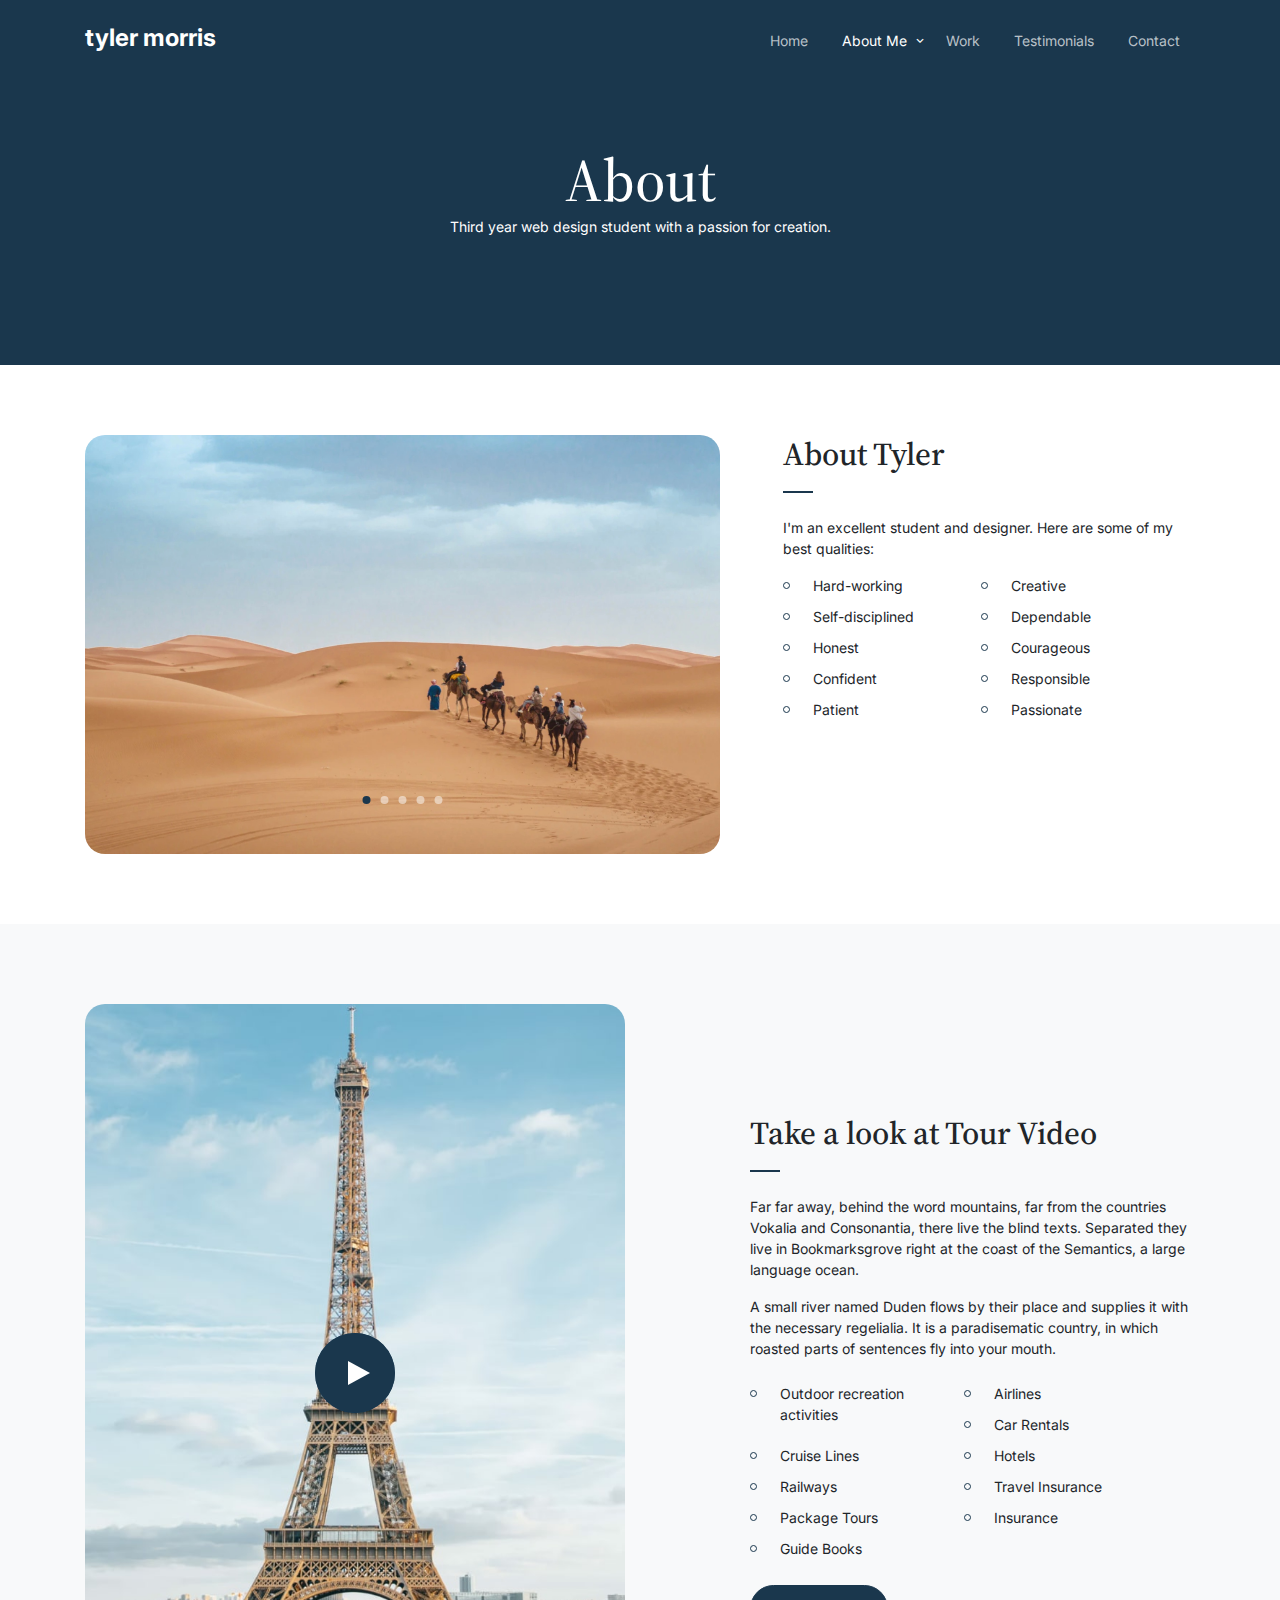
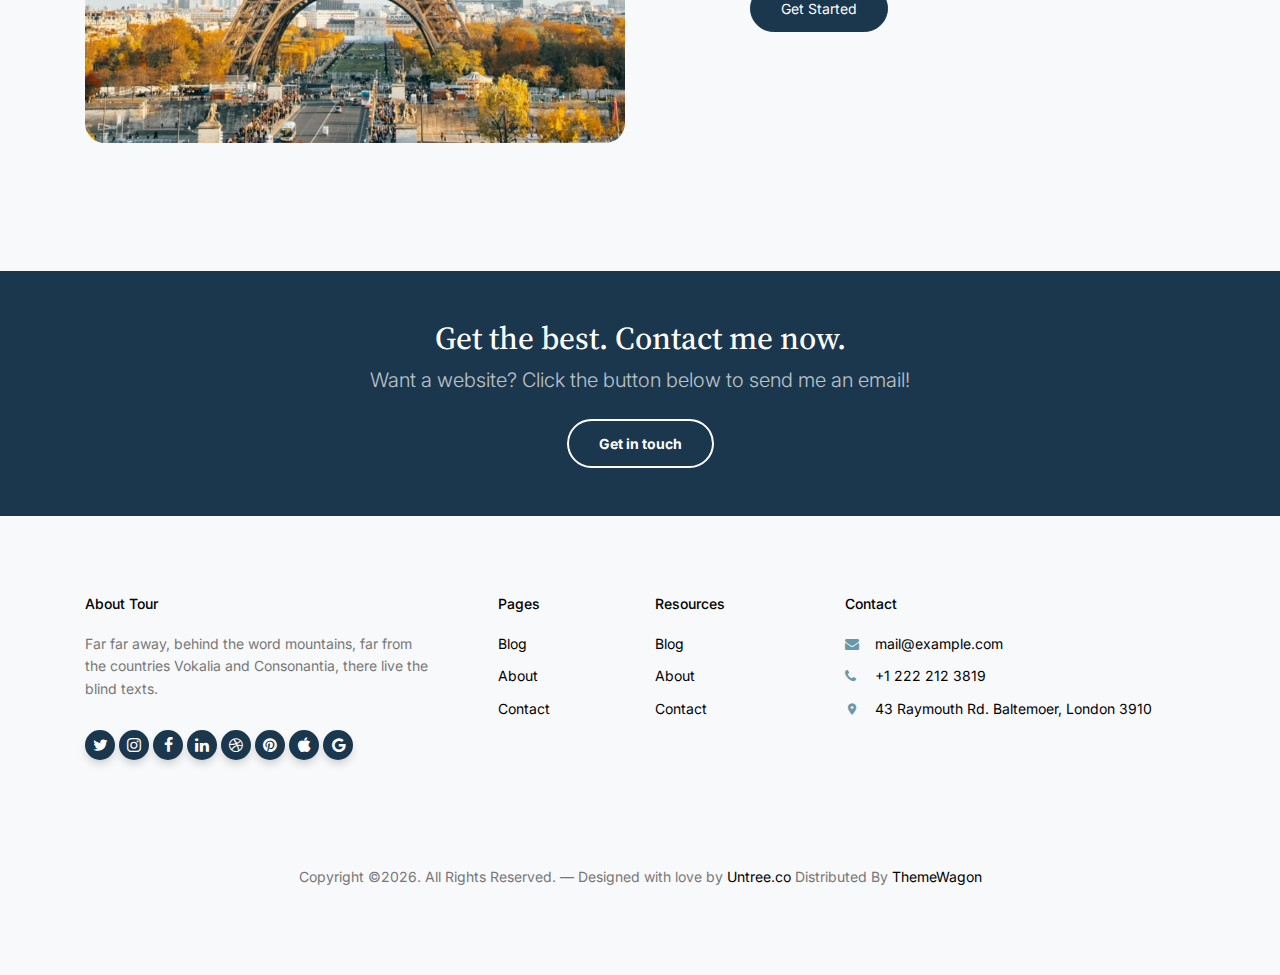
==== commit ea6a23a4: "edit" ====
--- a/about.html
+++ b/about.html
@@ -78,8 +78,8 @@
       <div class="row align-items-center">
         <div class="col-lg-6 mx-auto text-center">
           <div class="intro-wrap">
-            <h1 class="mb-0">About Us</h1>
-            <p class="text-white">Far far away, behind the word mountains, far from the countries Vokalia and Consonantia, there live the blind texts. </p>
+            <h1 class="mb-0">About</h1>
+            <p class="text-white">Third year web design student with a passion for creation.</p>
           </div>
         </div>
       </div>
@@ -101,8 +101,46 @@
           </div>
         </div>
         <div class="col-lg-5 pl-lg-5 ml-auto">
-          <h2 class="section-title mb-4">About Tours</h2>
+          <h2 class="section-title mb-4">About Tyler</h2>
+          <p>I'm an excellent student and designer. Here are some of my best qualities:</p>
+          <ul class="list-unstyled two-col clearfix">
+            <li>Hard-working</li>
+            <li>Creative</li>
+            <li>Self-disciplined</li>
+            <li>Dependable</li>
+            <li>Honest</li>
+            <li>Courageous</li>
+            <li>Confident</li>
+            <li>Responsible</li>
+            <li>Patient</li>
+            <li>Passionate</li>
+          </ul>
+        </div>
+      </div>
+    </div>
+  </div>
+
+  
+
+  <div class="untree_co-section testimonial-section">
+    <div class="container">
+      <div class="row justify-content-between align-items-center">
+
+        <div class="col-lg-6">
+          <figure class="img-play-video">
+            <a id="play-video" class="video-play-button" href="https://www.youtube.com/watch?v=mwtbEGNABWU" data-fancybox>
+              <span></span>
+            </a>
+            <img src="images/hero-slider-2.jpg" alt="Image" class="img-fluid rounded-20">
+          </figure>
+        </div>
+
+        <div class="col-lg-5">
+          <h2 class="section-title text-left mb-4">Take a look at Tour Video</h2>
           <p>Far far away, behind the word mountains, far from the countries Vokalia and Consonantia, there live the blind texts. Separated they live in Bookmarksgrove right at the coast of the Semantics, a large language ocean.</p>
+
+          <p class="mb-4">A small river named Duden flows by their place and supplies it with the necessary regelialia. It is a paradisematic country, in which roasted parts of sentences fly into your mouth.</p>
+
           <ul class="list-unstyled two-col clearfix">
             <li>Outdoor recreation activities</li>
             <li>Airlines</li>
@@ -115,142 +153,6 @@
             <li>Insurance</li>
             <li>Guide Books</li>
           </ul>
-        </div>
-      </div>
-    </div>
-  </div>
-
-  <div class="untree_co-section">
-    <div class="container">
-      <div class="row justify-content-center mb-5">
-        <div class="col-md-6 text-center">
-          <h2 class="section-title mb-3 text-center">Team</h2>
-          <p>Far far away, behind the word mountains, far from the countries Vokalia and Consonantia, there live the blind texts. Separated they live in Bookmarksgrove right at the coast of the Semantics, a large language ocean.</p>
-        </div>
-      </div>
-
-      <div class="row">
-        <div class="col-lg-3 mb-4">
-          <div class="team">
-            <img src="images/person_1.jpg" alt="Image" class="img-fluid mb-4 rounded-20">
-            <div class="px-3">
-              <h3 class="mb-0">James Watson</h3>
-              <p>Co-Founder &amp; CEO</p>
-            </div>
-          </div>
-        </div>
-        <div class="col-lg-3 mb-4">
-          <div class="team">
-            <img src="images/person_2.jpg" alt="Image" class="img-fluid mb-4 rounded-20">
-            <div class="px-3">
-              <h3 class="mb-0">Carl Anderson</h3>
-              <p>Co-Founder &amp; CEO</p>
-            </div>
-          </div>
-        </div>
-
-        <div class="col-lg-3 mb-4">
-          <div class="team">
-            <img src="images/person_4.jpg" alt="Image" class="img-fluid mb-4 rounded-20">
-            <div class="px-3">
-              <h3 class="mb-0">Michelle Allison</h3>
-              <p>Co-Founder &amp; CEO</p>
-            </div>
-          </div>
-        </div>
-        <div class="col-lg-3 mb-4">
-          <div class="team">
-            <img src="images/person_3.jpg" alt="Image" class="img-fluid mb-4 rounded-20">
-            <div class="px-3">
-              <h3 class="mb-0">Drew Wood</h3>
-              <p>Co-Founder &amp; CEO</p>
-            </div>
-          </div>
-        </div>
-
-      </div>
-
-    </div>
-  </div>
-
-
-
-
-  <div class="untree_co-section testimonial-section mt-5">
-    <div class="container">
-      <div class="row justify-content-center">
-        <div class="col-lg-7 text-center">
-          <h2 class="section-title text-center mb-5">Testimonials</h2>
-
-          <div class="owl-single owl-carousel no-nav">
-            <div class="testimonial mx-auto">
-              <figure class="img-wrap">
-                <img src="images/person_2.jpg" alt="Image" class="img-fluid">
-              </figure>
-              <h3 class="name">Adam Aderson</h3>
-              <blockquote>
-                <p>&ldquo;There live the blind texts. Separated they live in Bookmarksgrove right at the coast of the Semantics, a large language ocean.&rdquo;</p>
-              </blockquote>
-            </div>
-
-            <div class="testimonial mx-auto">
-              <figure class="img-wrap">
-                <img src="images/person_3.jpg" alt="Image" class="img-fluid">
-              </figure>
-              <h3 class="name">Lukas Devlin</h3>
-              <blockquote>
-                <p>&ldquo;There live the blind texts. Separated they live in Bookmarksgrove right at the coast of the Semantics, a large language ocean.&rdquo;</p>
-              </blockquote>
-            </div>
-
-            <div class="testimonial mx-auto">
-              <figure class="img-wrap">
-                <img src="images/person_4.jpg" alt="Image" class="img-fluid">
-              </figure>
-              <h3 class="name">Kayla Bryant</h3>
-              <blockquote>
-                <p>&ldquo;There live the blind texts. Separated they live in Bookmarksgrove right at the coast of the Semantics, a large language ocean.&rdquo;</p>
-              </blockquote>
-            </div>
-
-          </div>
-
-        </div>
-      </div>
-    </div>
-  </div>
-
-  <div class="untree_co-section">
-    <div class="container">
-      <div class="row justify-content-between align-items-center">
-
-        <div class="col-lg-6">
-          <figure class="img-play-video">
-            <a id="play-video" class="video-play-button" href="https://www.youtube.com/watch?v=mwtbEGNABWU" data-fancybox>
-              <span></span>
-            </a>
-            <img src="images/hero-slider-2.jpg" alt="Image" class="img-fluid rounded-20">
-          </figure>
-        </div>
-
-        <div class="col-lg-5">
-          <h2 class="section-title text-left mb-4">Take a look at Tour Video</h2>
-          <p>Far far away, behind the word mountains, far from the countries Vokalia and Consonantia, there live the blind texts. Separated they live in Bookmarksgrove right at the coast of the Semantics, a large language ocean.</p>
-
-          <p class="mb-4">A small river named Duden flows by their place and supplies it with the necessary regelialia. It is a paradisematic country, in which roasted parts of sentences fly into your mouth.</p>
-
-          <ul class="list-unstyled two-col clearfix">
-            <li>Outdoor recreation activities</li>
-            <li>Airlines</li>
-            <li>Car Rentals</li>
-            <li>Cruise Lines</li>
-            <li>Hotels</li>
-            <li>Railways</li>
-            <li>Travel Insurance</li>
-            <li>Package Tours</li>
-            <li>Insurance</li>
-            <li>Guide Books</li>
-          </ul>
 
           <p><a href="#" class="btn btn-primary">Get Started</a></p>
 
@@ -260,17 +162,17 @@
     </div>
   </div>
 
-  <div class="py-5 cta-section">
-    <div class="container">
-      <div class="row text-center">
-        <div class="col-md-12">
-          <h2 class="mb-2 text-white">Lets you Explore the Best. Contact Us Now</h2>
-          <p class="mb-4 lead text-white text-white-opacity">Lorem ipsum dolor sit amet, consectetur adipisicing elit. Excepturi, fugit?</p>
-          <p class="mb-0"><a href="booking.html" class="btn btn-outline-white text-white btn-md font-weight-bold">Get in touch</a></p>
-        </div>
-      </div>
-    </div>
-  </div>
+<div class="py-5 cta-section">
+		<div class="container">
+			<div class="row text-center">
+				<div class="col-md-12">
+					<h2 class="mb-2 text-white">Get the best. Contact me now.</h2>
+					<p class="mb-4 lead text-white text-white-opacity">Want a website? Click the button below to send me an email!</p>
+					<p class="mb-0"><a href="contact.html" class="btn btn-outline-white text-white btn-md font-weight-bold">Get in touch</a></p>
+				</div>
+			</div>
+		</div>
+	</div>
 
   <div class="site-footer">
     <div class="inner first">
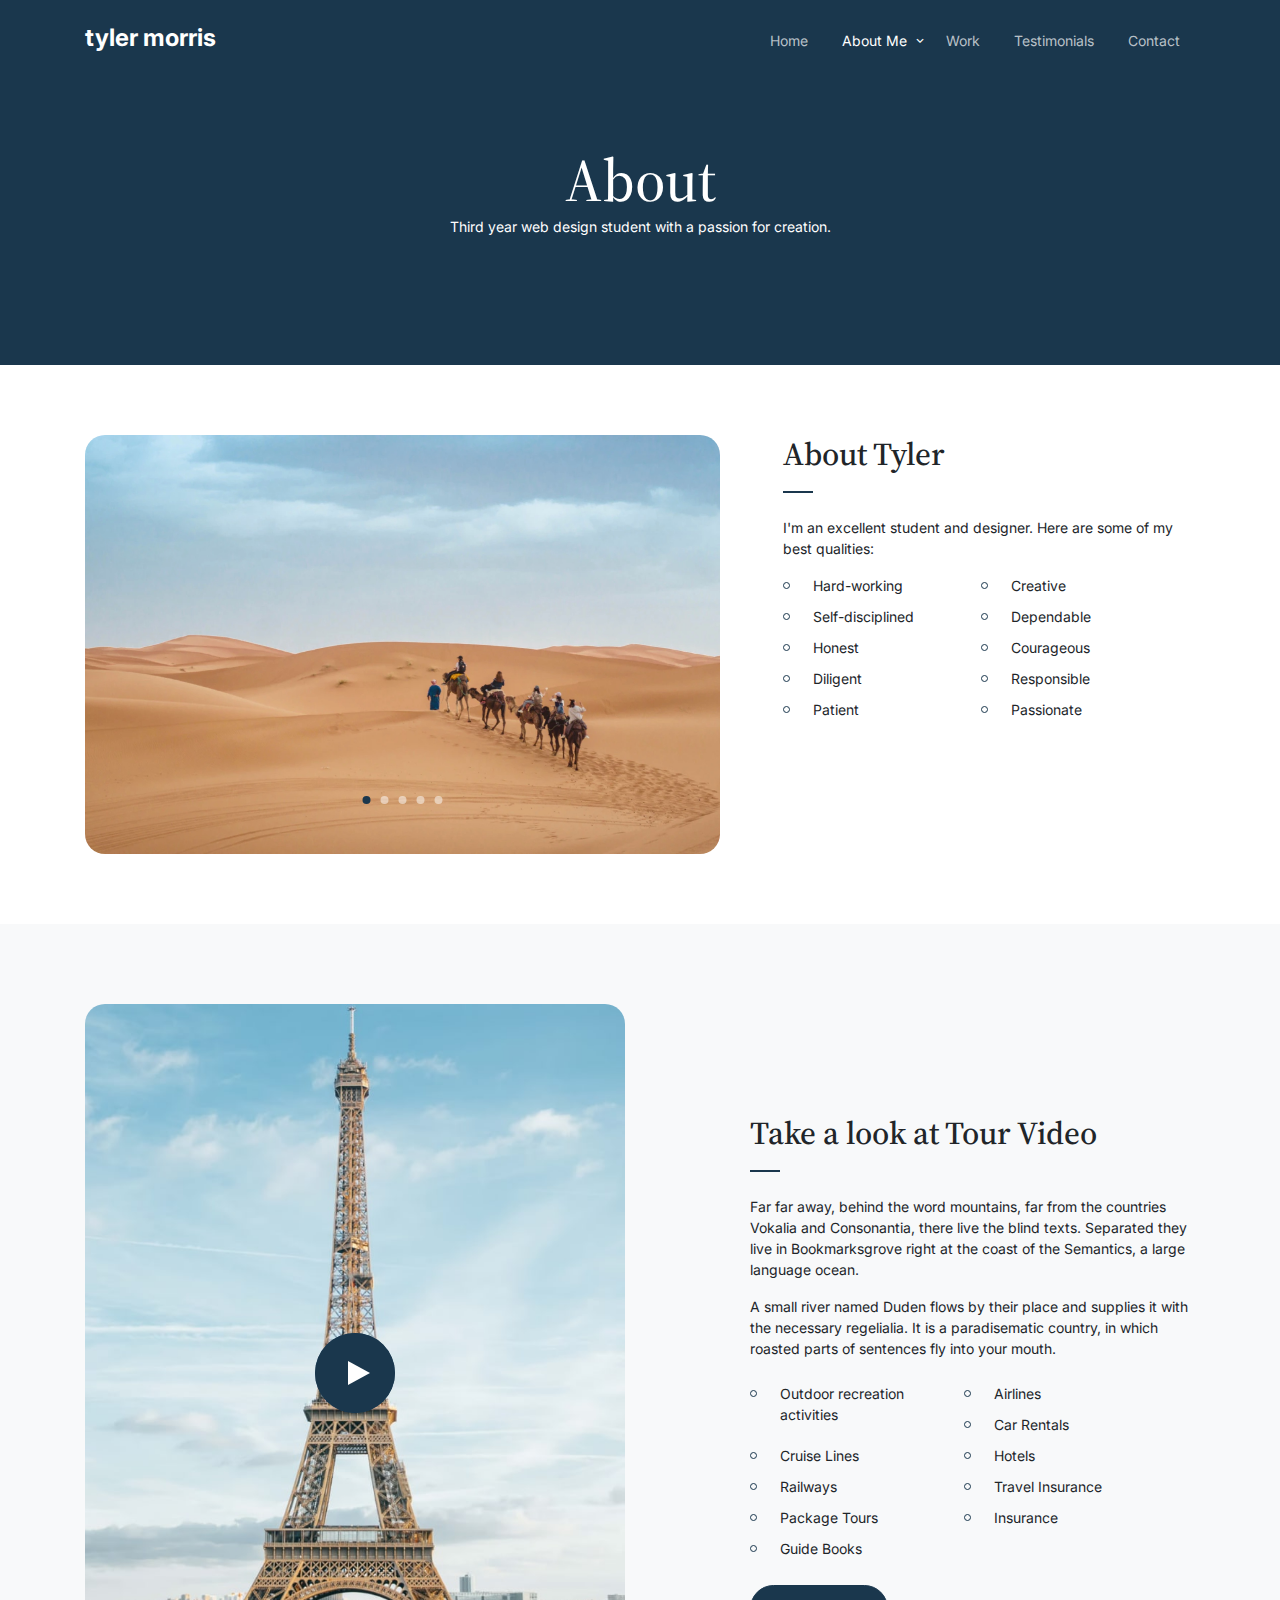
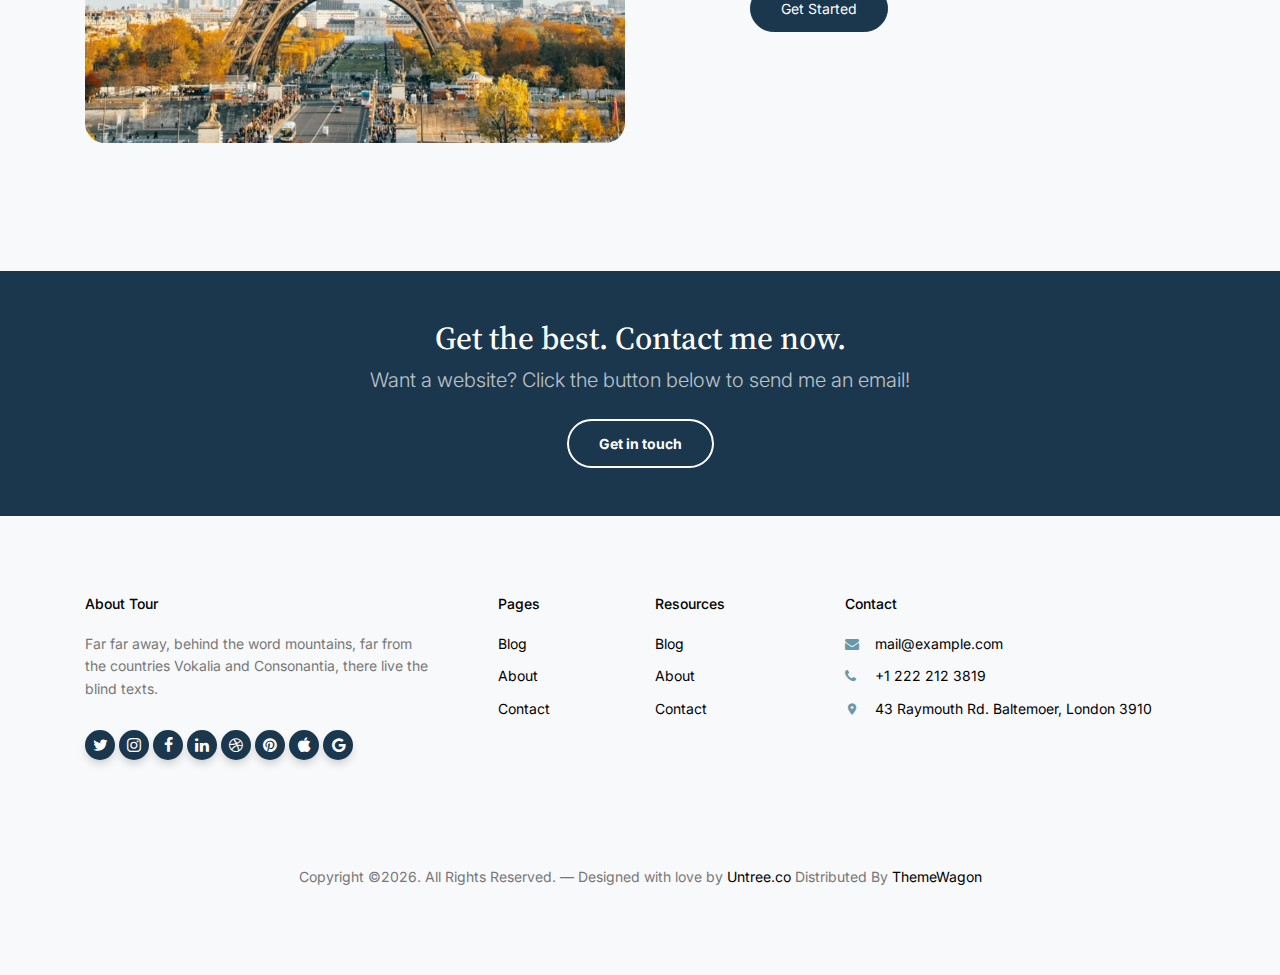
==== commit a753e8ae: "added content to interests page" ====
--- a/about.html
+++ b/about.html
@@ -29,7 +29,7 @@
   <link rel="stylesheet" href="css/aos.css">
   <link rel="stylesheet" href="css/style.css">
 
-  <title>Tour Free Bootstrap Template for Travel Agency by Untree.co</title>
+  <title>Portfolio - Tyler Morris</title>
 </head>
 
 <body>
@@ -110,7 +110,7 @@
             <li>Dependable</li>
             <li>Honest</li>
             <li>Courageous</li>
-            <li>Confident</li>
+            <li>Diligent</li>
             <li>Responsible</li>
             <li>Patient</li>
             <li>Passionate</li>
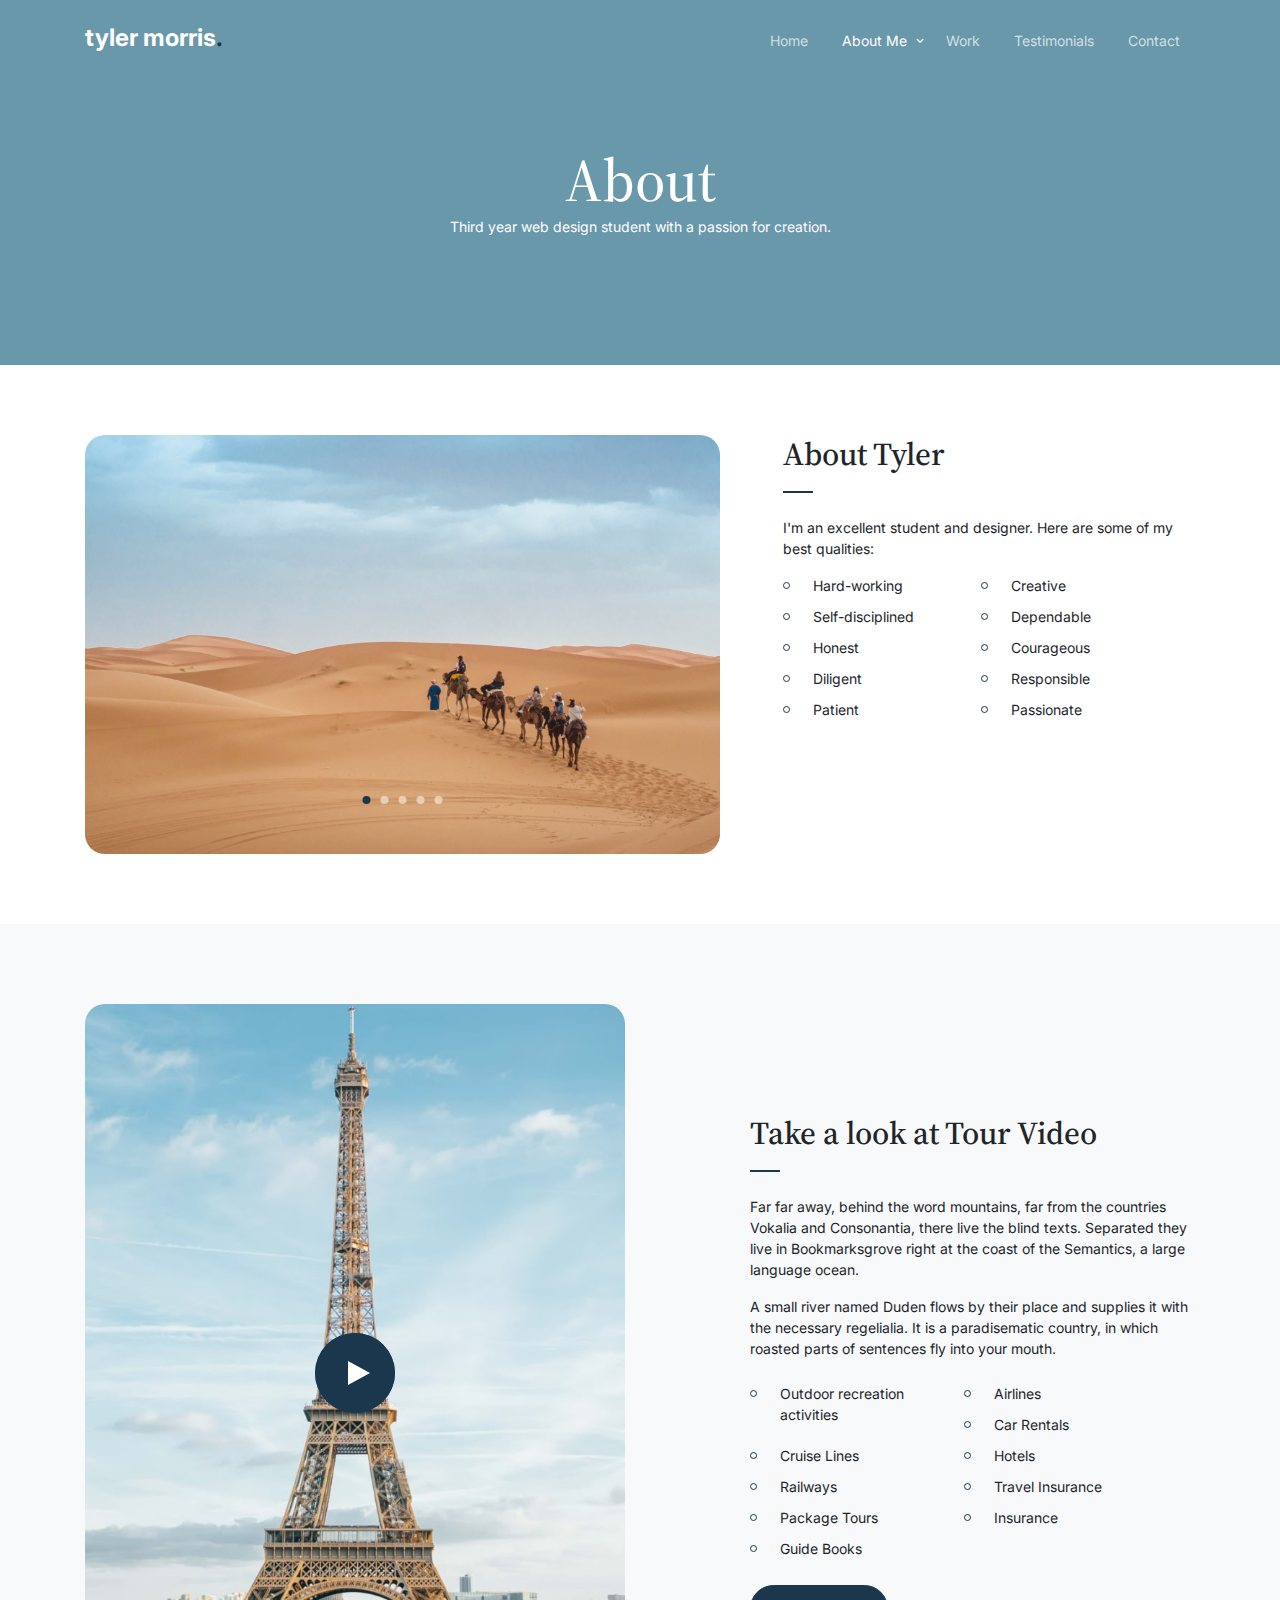
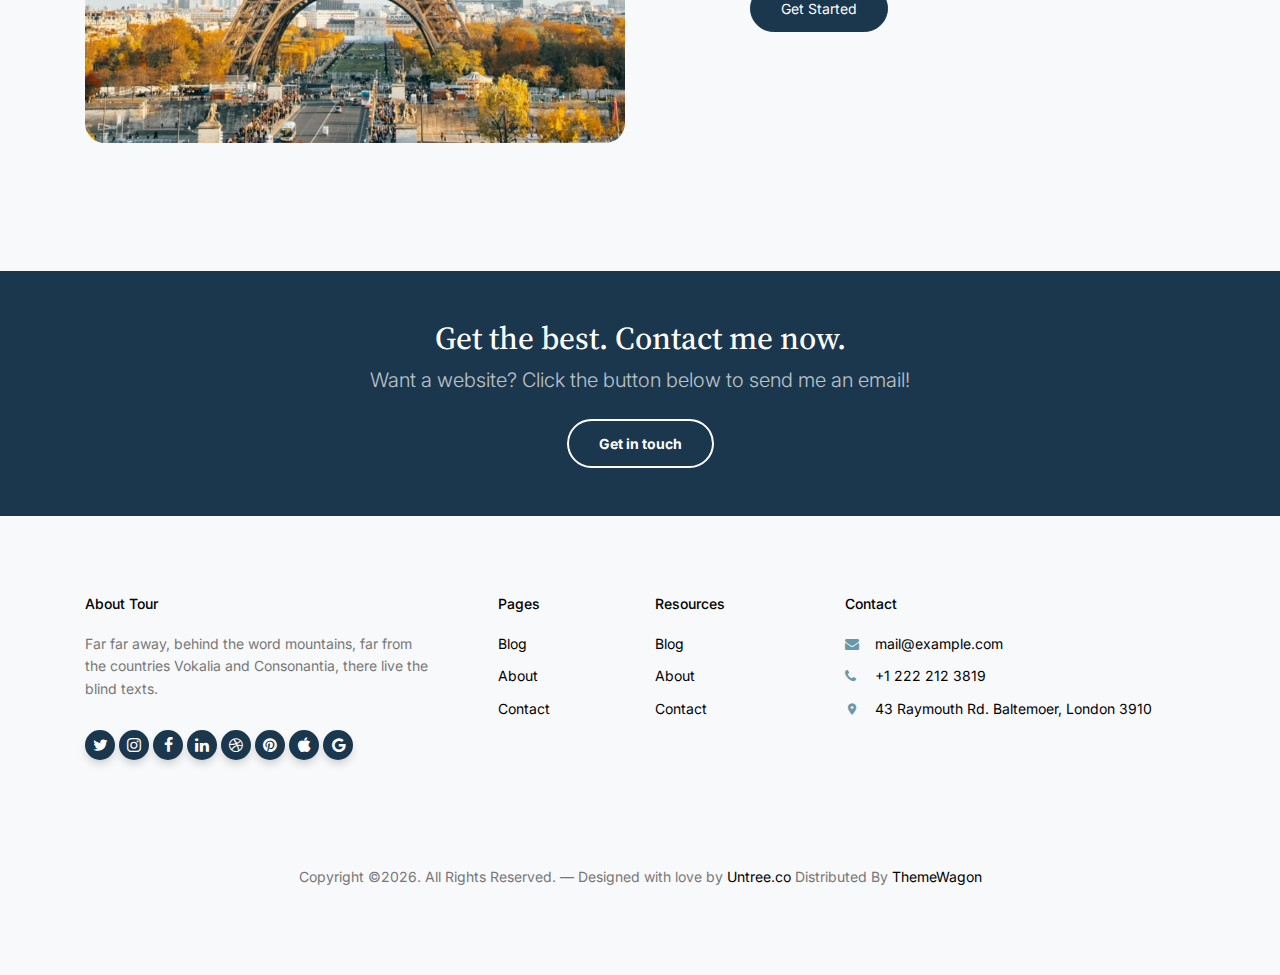
==== commit 32cb30e3: "fixed the navbar for all and added content to work page" ====
--- a/about.html
+++ b/about.html
@@ -47,7 +47,7 @@
   <nav class="site-nav">
     <div class="container">
       <div class="site-navigation">
-        <a href="index.html" class="logo m-0">tyler morris <span class="text-primary">.</span></a>
+        <a href="index.html" class="logo m-0">tyler morris<span class="text-primary">.</span></a>
 
         <ul class="js-clone-nav d-none d-lg-inline-block text-left site-menu float-right">
 					<li><a href="index.html">Home</a></li>
--- a/css/style.css
+++ b/css/style.css
@@ -554,7 +554,7 @@
   .hero.hero-inner {
     padding: 9rem 0 7rem 0;
     margin-bottom: auto;
-    background: #1A374D; }
+    background: #6998AB; }
   .hero h1 {
     color: #ffffff;
     font-size: 60px; }
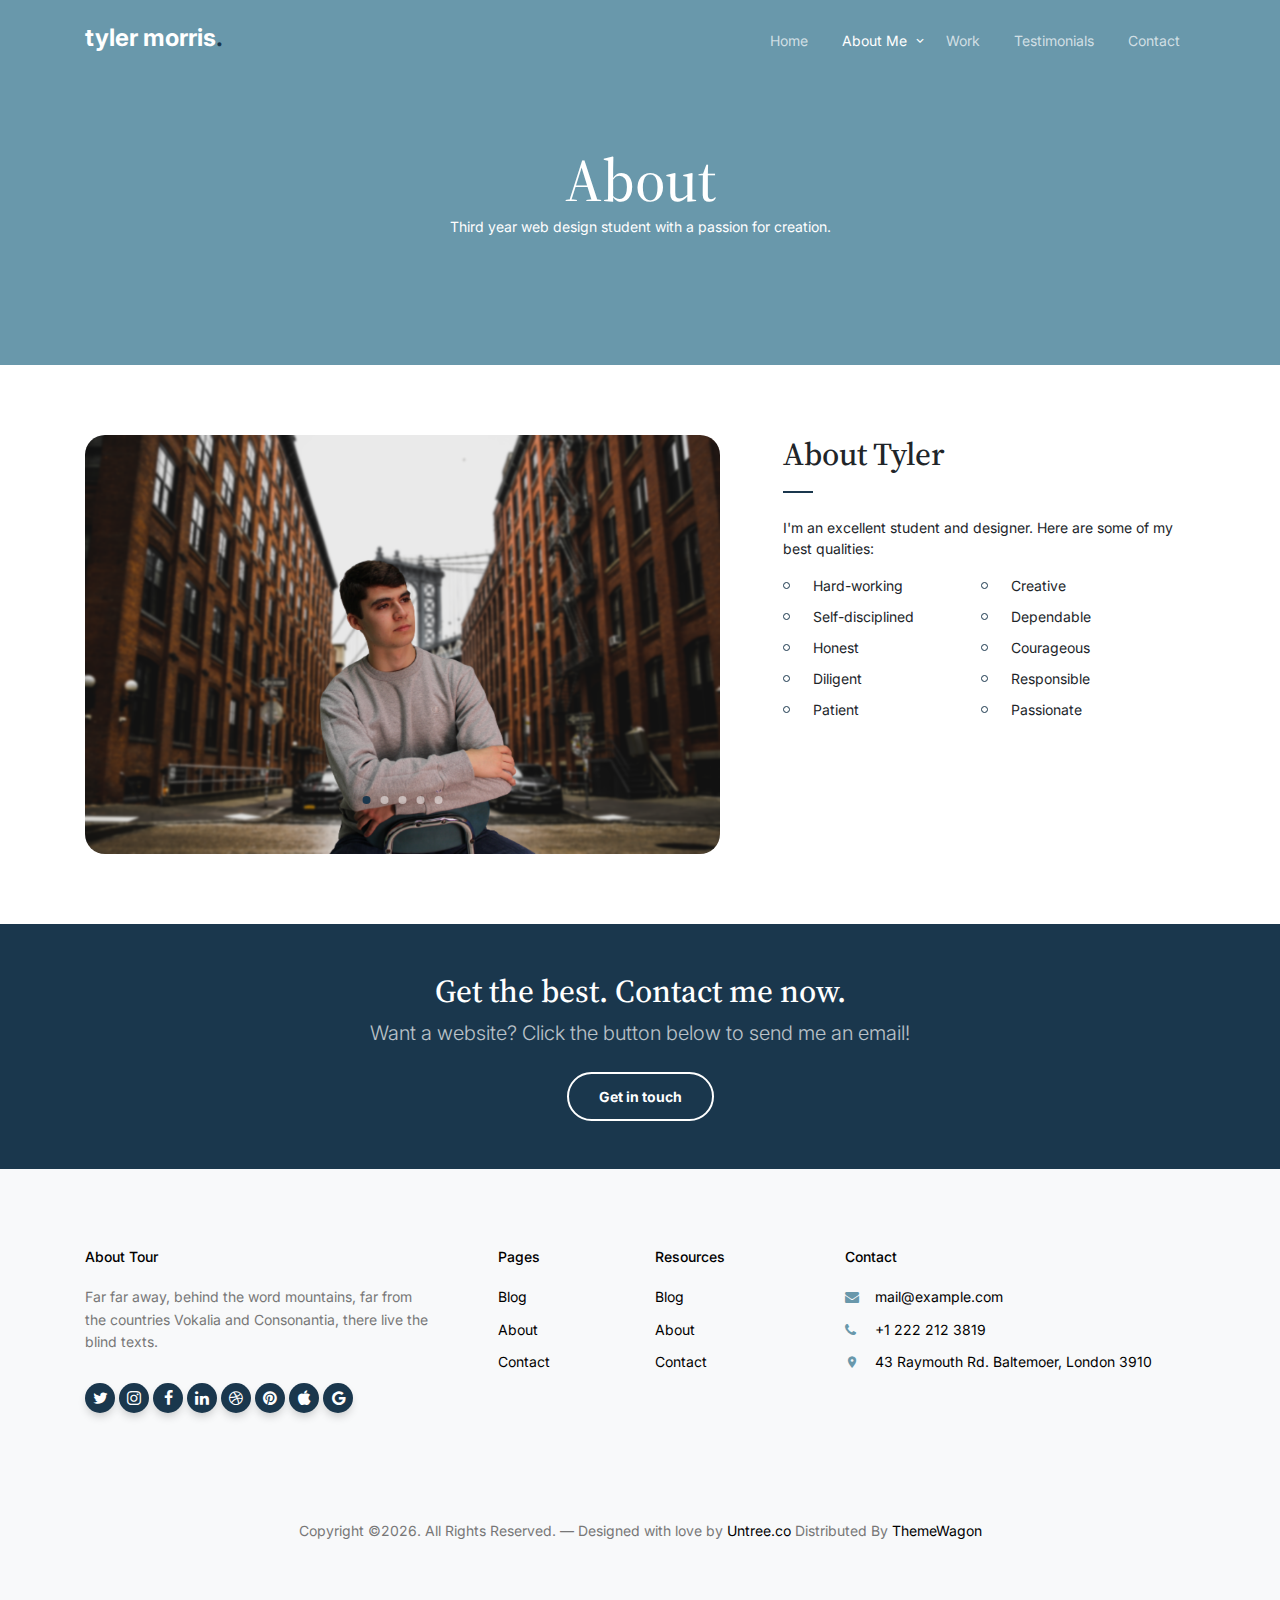
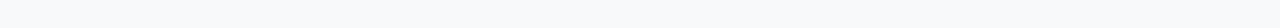
==== commit 63ade016: "added images and content to about, education, and testimonials" ====
--- a/about.html
+++ b/about.html
@@ -93,11 +93,11 @@
       <div class="row">
         <div class="col-lg-7">
           <div class="owl-single dots-absolute owl-carousel">
-            <img src="images/slider-1.jpg" alt="Free HTML Template by Untree.co" class="img-fluid rounded-20">
-            <img src="images/slider-2.jpg" alt="Free HTML Template by Untree.co" class="img-fluid rounded-20">
-            <img src="images/slider-3.jpg" alt="Free HTML Template by Untree.co" class="img-fluid rounded-20">
-            <img src="images/slider-4.jpg" alt="Free HTML Template by Untree.co" class="img-fluid rounded-20">
-            <img src="images/slider-5.jpg" alt="Free HTML Template by Untree.co" class="img-fluid rounded-20">
+            <img src="images/nyc_chair.png" alt="Tyler Courageous" class="img-fluid rounded-20">
+            <img src="images/shooting_star.png" alt="Free HTML Template by Untree.co" class="img-fluid rounded-20">
+            <img src="images/times_square_left.png" alt="Tyler City Left Center" class="img-fluid rounded-20">
+            <img src="images/forest_suit.png" alt="Free HTML Template by Untree.co" class="img-fluid rounded-20">
+            <img src="images/earth_right.png" alt="Tyler Earth Right Center" class="img-fluid rounded-20">
           </div>
         </div>
         <div class="col-lg-5 pl-lg-5 ml-auto">
@@ -120,47 +120,7 @@
     </div>
   </div>
 
-  
-
-  <div class="untree_co-section testimonial-section">
-    <div class="container">
-      <div class="row justify-content-between align-items-center">
-
-        <div class="col-lg-6">
-          <figure class="img-play-video">
-            <a id="play-video" class="video-play-button" href="https://www.youtube.com/watch?v=mwtbEGNABWU" data-fancybox>
-              <span></span>
-            </a>
-            <img src="images/hero-slider-2.jpg" alt="Image" class="img-fluid rounded-20">
-          </figure>
-        </div>
-
-        <div class="col-lg-5">
-          <h2 class="section-title text-left mb-4">Take a look at Tour Video</h2>
-          <p>Far far away, behind the word mountains, far from the countries Vokalia and Consonantia, there live the blind texts. Separated they live in Bookmarksgrove right at the coast of the Semantics, a large language ocean.</p>
-
-          <p class="mb-4">A small river named Duden flows by their place and supplies it with the necessary regelialia. It is a paradisematic country, in which roasted parts of sentences fly into your mouth.</p>
-
-          <ul class="list-unstyled two-col clearfix">
-            <li>Outdoor recreation activities</li>
-            <li>Airlines</li>
-            <li>Car Rentals</li>
-            <li>Cruise Lines</li>
-            <li>Hotels</li>
-            <li>Railways</li>
-            <li>Travel Insurance</li>
-            <li>Package Tours</li>
-            <li>Insurance</li>
-            <li>Guide Books</li>
-          </ul>
-
-          <p><a href="#" class="btn btn-primary">Get Started</a></p>
-
-
-        </div>
-      </div>
-    </div>
-  </div>
+
 
 <div class="py-5 cta-section">
 		<div class="container">
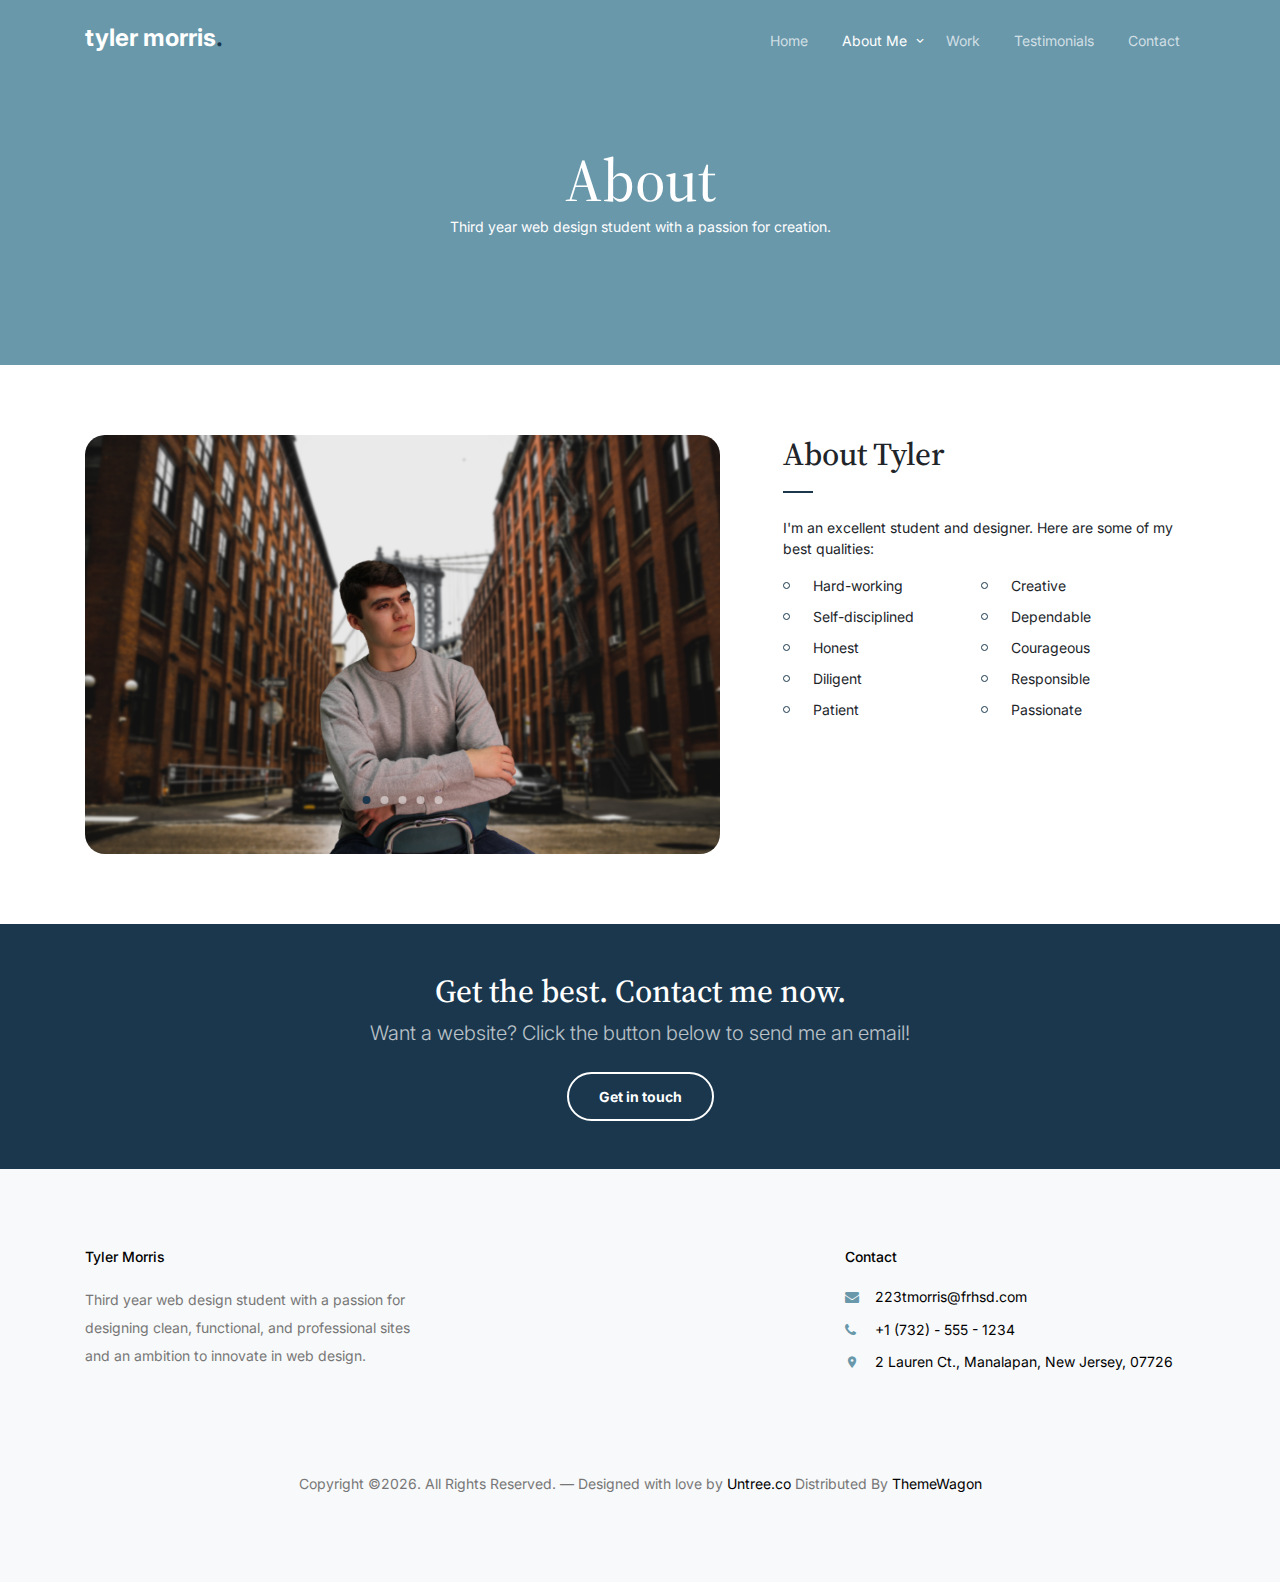
==== commit 718c2332: "added footer to all pages" ====
--- a/about.html
+++ b/about.html
@@ -140,24 +140,12 @@
         <div class="row">
           <div class="col-md-6 col-lg-4">
             <div class="widget">
-              <h3 class="heading">About Tour</h3>
-              <p>Far far away, behind the word mountains, far from the countries Vokalia and Consonantia, there live the blind texts.</p>
-            </div>
-            <div class="widget">
-              <ul class="list-unstyled social">
-                <li><a href="#"><span class="icon-twitter"></span></a></li>
-                <li><a href="#"><span class="icon-instagram"></span></a></li>
-                <li><a href="#"><span class="icon-facebook"></span></a></li>
-                <li><a href="#"><span class="icon-linkedin"></span></a></li>
-                <li><a href="#"><span class="icon-dribbble"></span></a></li>
-                <li><a href="#"><span class="icon-pinterest"></span></a></li>
-                <li><a href="#"><span class="icon-apple"></span></a></li>
-                <li><a href="#"><span class="icon-google"></span></a></li>
-              </ul>
+              <h3 class="heading">Tyler Morris</h3>
+              <p style="line-height:200%;margin-top:10px;">Third year web design student with a passion for designing clean, functional, and professional sites and an ambition to innovate in web design.</p>
             </div>
           </div>
           <div class="col-md-6 col-lg-2 pl-lg-5">
-            <div class="widget">
+            <div class="widget" style="display:none;">
               <h3 class="heading">Pages</h3>
               <ul class="links list-unstyled">
                 <li><a href="#">Blog</a></li>
@@ -167,7 +155,7 @@
             </div>
           </div>
           <div class="col-md-6 col-lg-2">
-            <div class="widget">
+            <div class="widget" style="display:none;">
               <h3 class="heading">Resources</h3>
               <ul class="links list-unstyled">
                 <li><a href="#">Blog</a></li>
@@ -180,9 +168,9 @@
             <div class="widget">
               <h3 class="heading">Contact</h3>
               <ul class="list-unstyled quick-info links">
-                <li class="email"><a href="#">mail@example.com</a></li>
-                <li class="phone"><a href="#">+1 222 212 3819</a></li>
-                <li class="address"><a href="#">43 Raymouth Rd. Baltemoer, London 3910</a></li>
+                <li class="email"><a href="#">223tmorris@frhsd.com</a></li>
+                <li class="phone"><a href="#">+1 (732) - 555 - 1234</a></li>
+                <li class="address"><a href="#">2 Lauren Ct., Manalapan, New Jersey, 07726</a></li>
               </ul>
             </div>
           </div>
--- a/css/style.css
+++ b/css/style.css
@@ -695,6 +695,7 @@
 .media-1 {
   text-align: left; }
   .media-1 img {
+    border: 1px solid lightgray;
     border-radius: 20px; }
   .media-1 .loc .icon-room {
     position: relative; }
